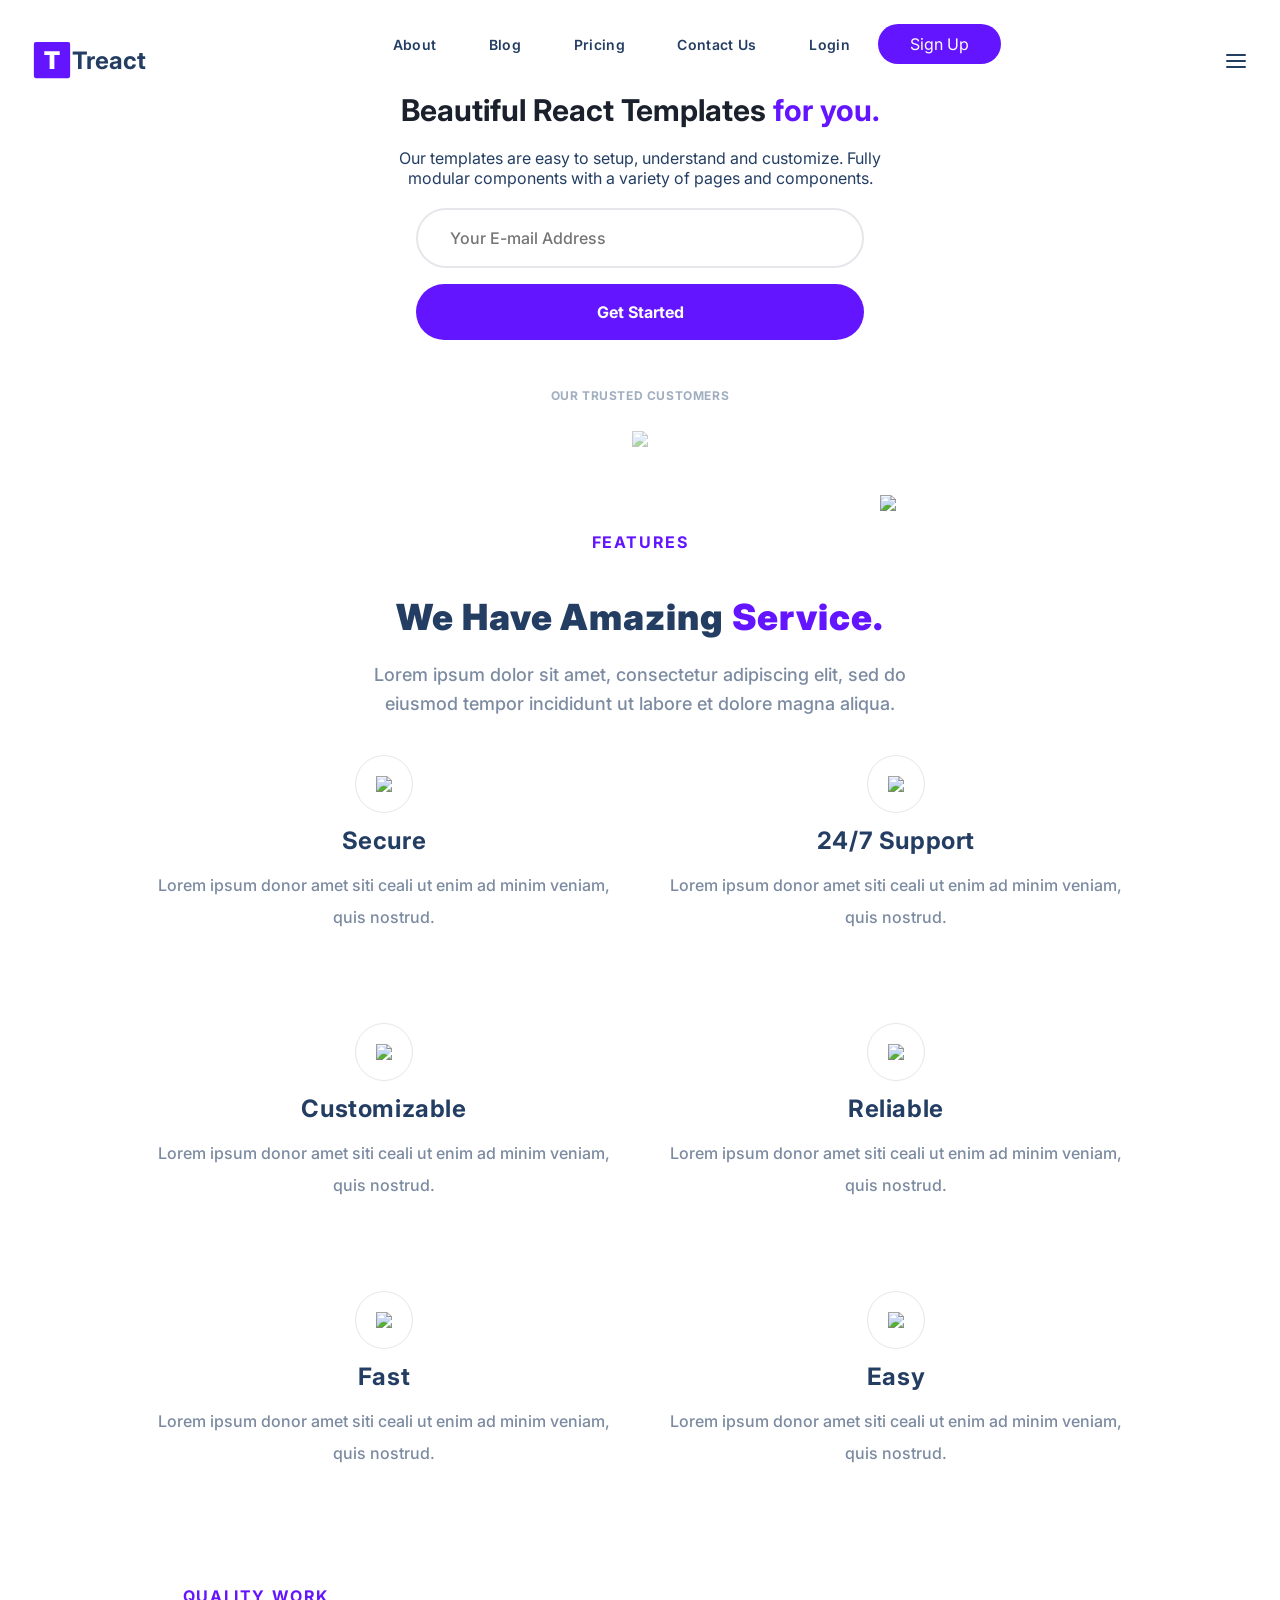
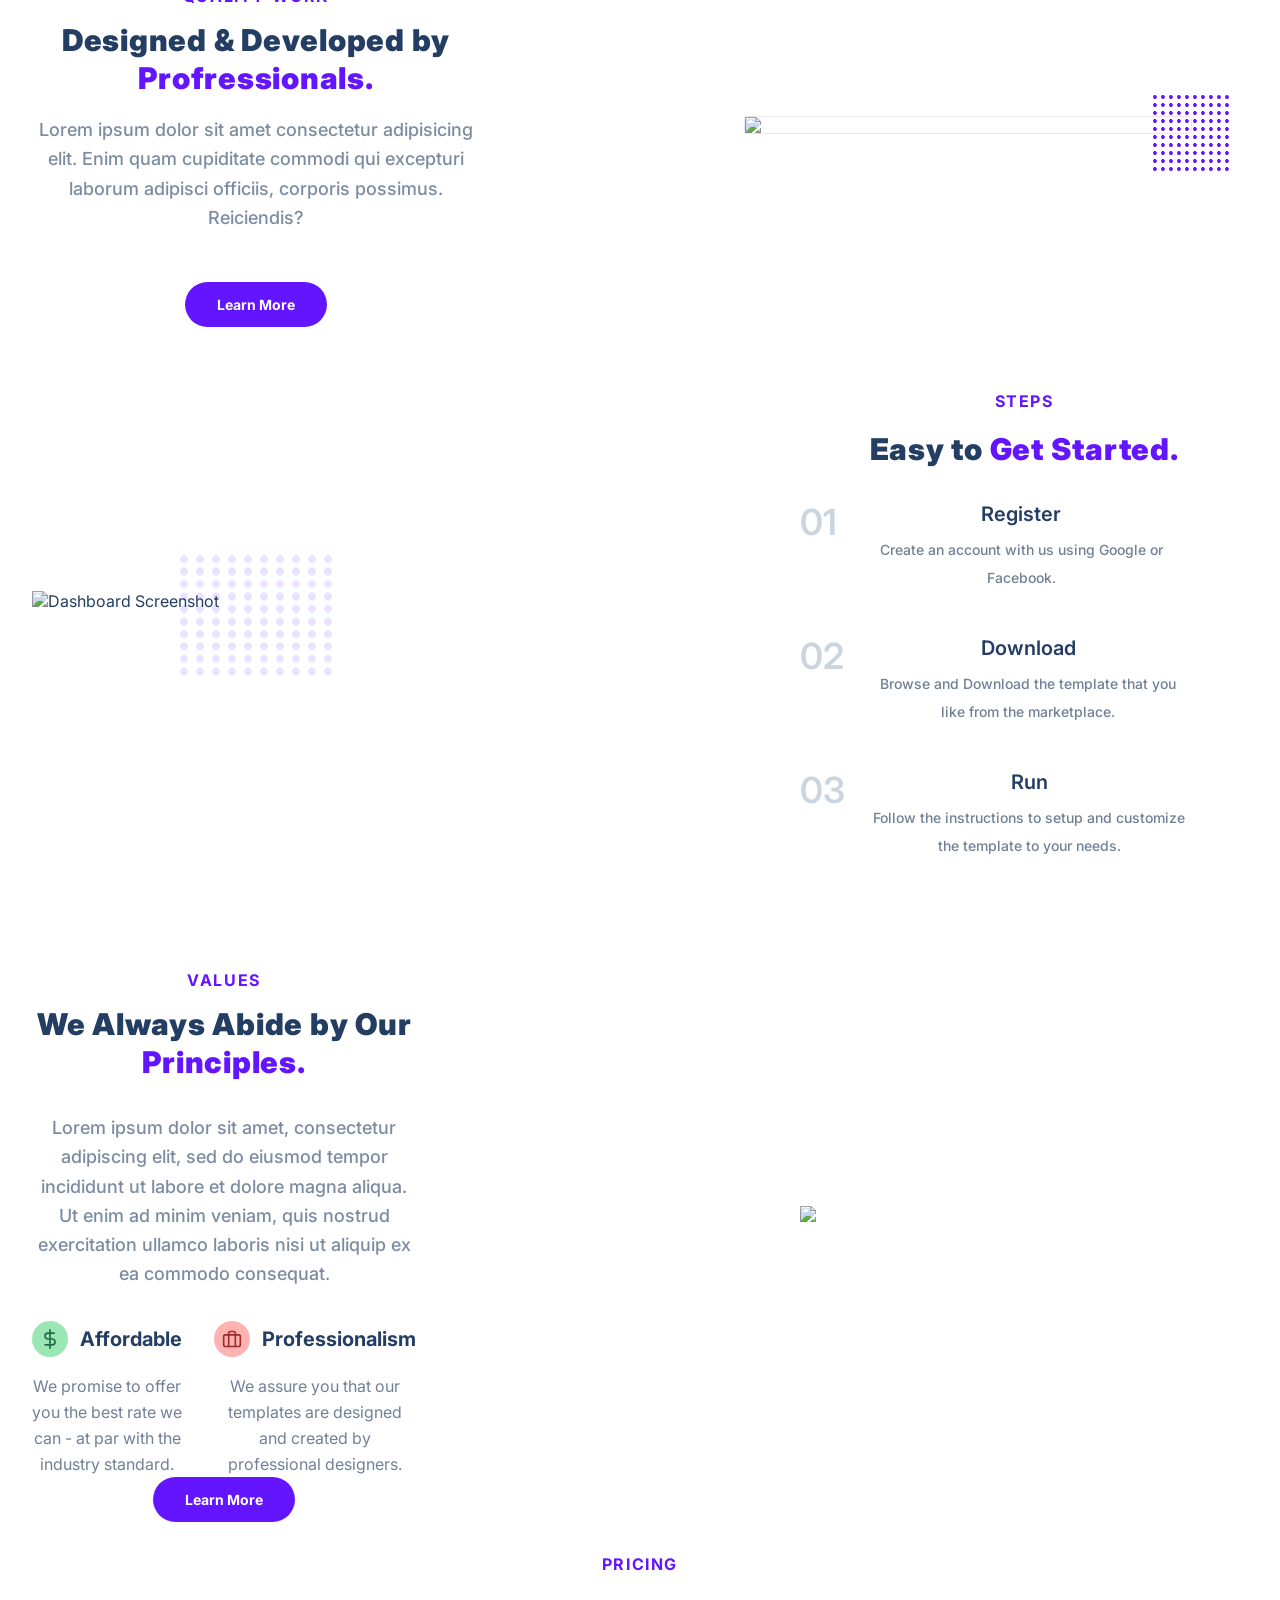
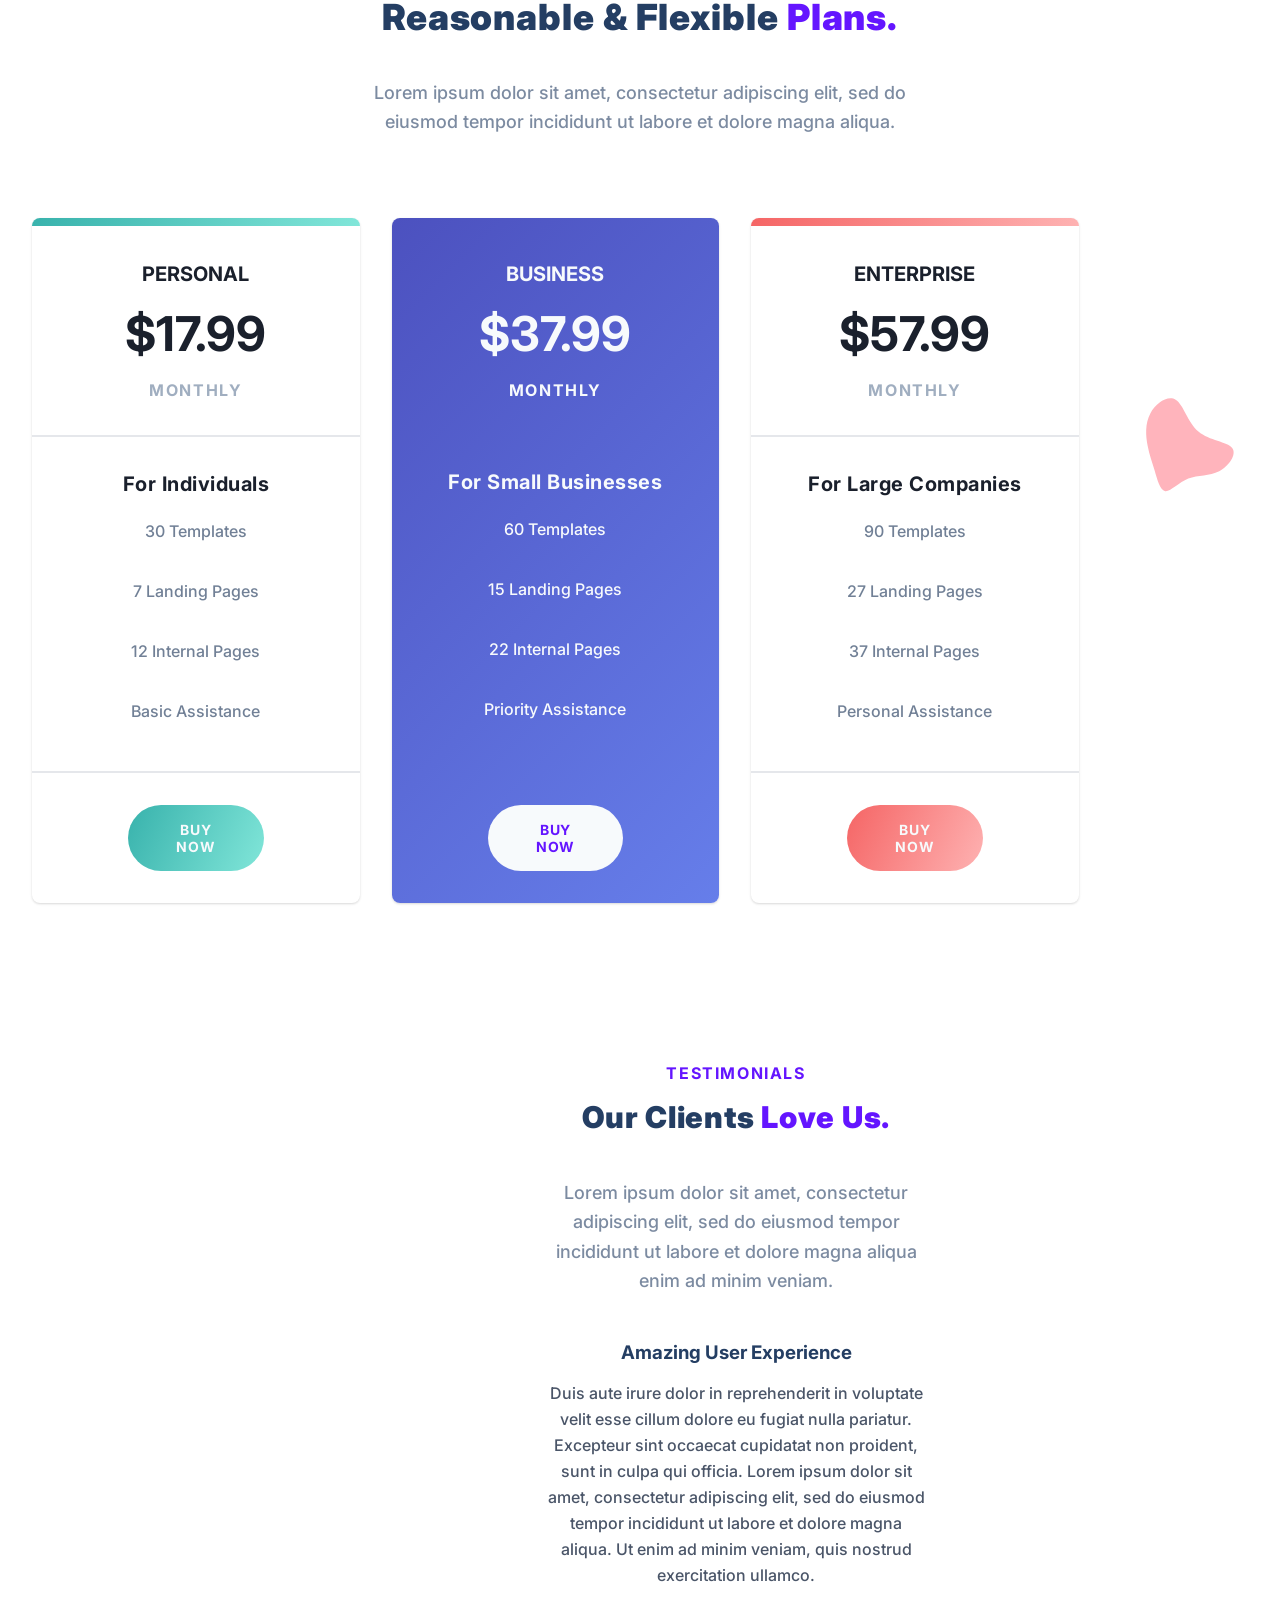
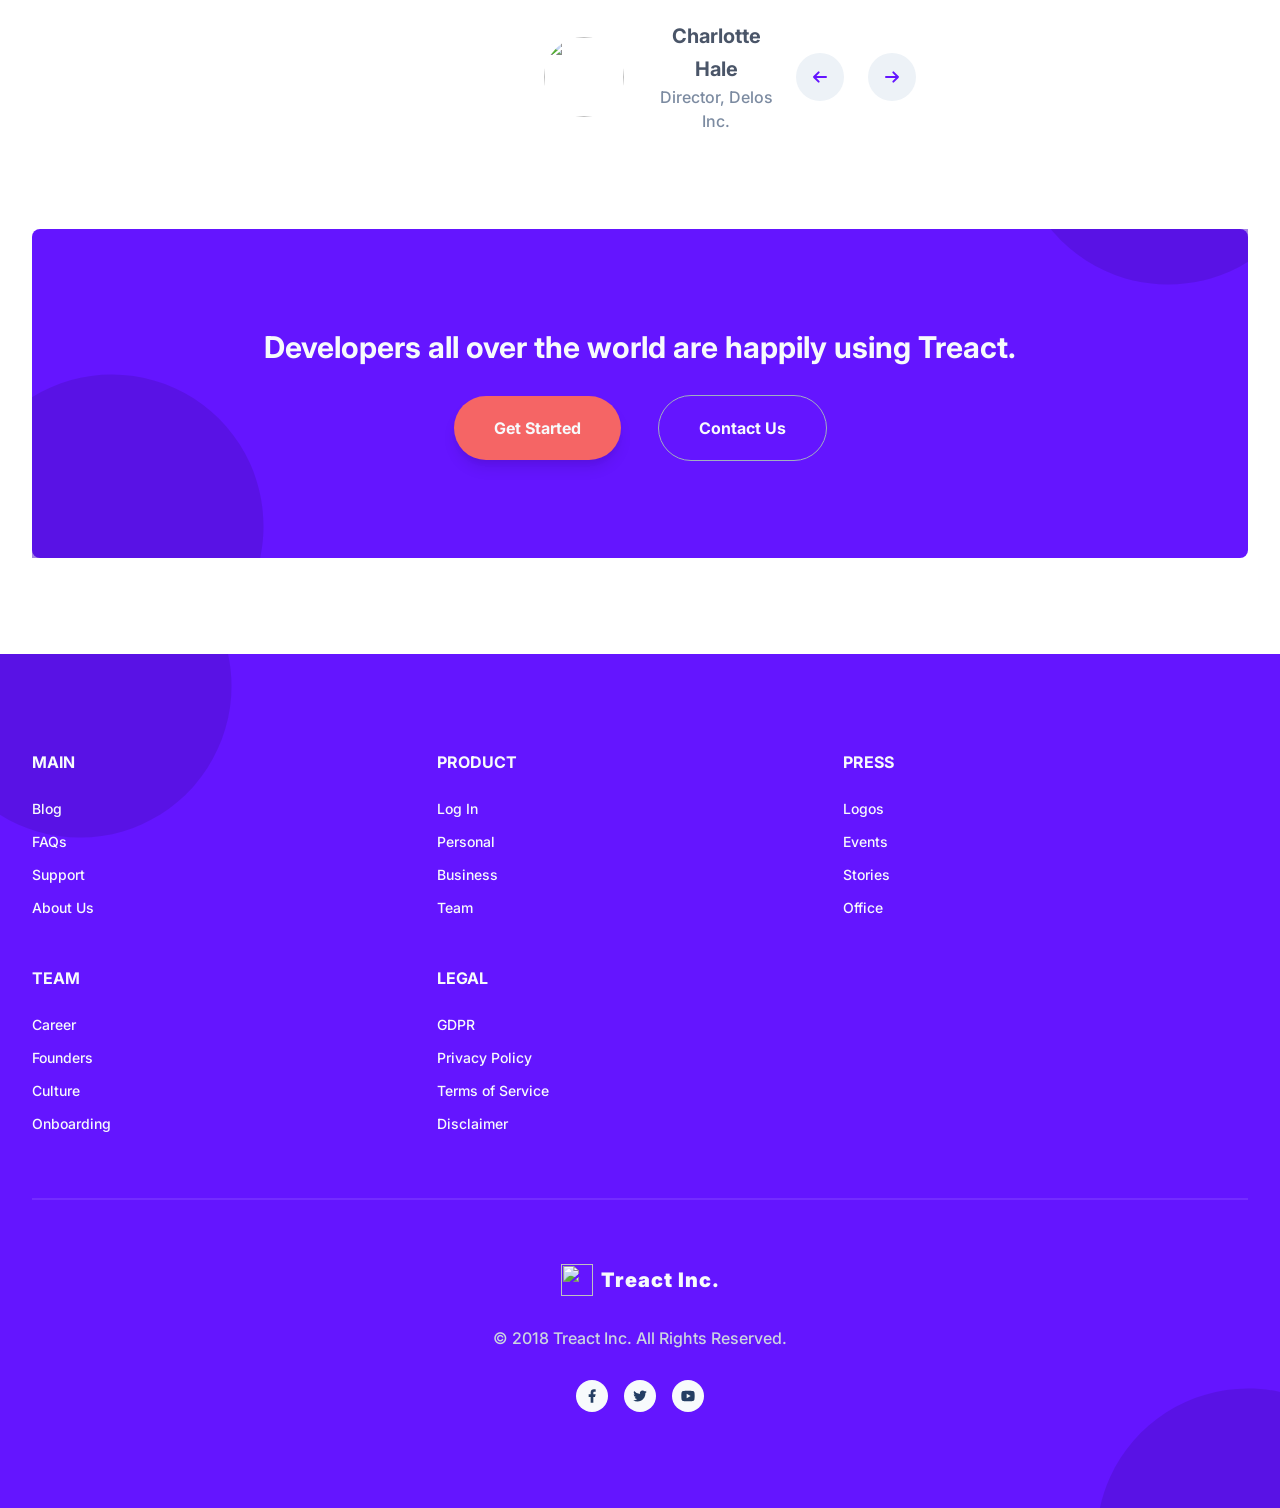
==== index.html @ ecae5993 "First Commit" ====
<!DOCTYPE html>
<html lang="en">
<head>
    <meta charset="UTF-8">
    <meta name="viewport" content="width=device-width, initial-scale=1.0">
    <title>K. Wells Final Project</title>
    <link rel="stylesheet" href="style.css">
</head>
<body>
    <section id="landing">
        <nav>
            <div class="row nav__row">
                    <div class="nav__logo">
                        <img class="nav__logo--img" src="Assets/logo.2c489fc453a1783cbadacf914efa3df6.svg" alt=""> 
                            <div class="nav__logo--title">Treact </div>
                    </div>
                    <div class="nav__links">
                        
                            <a href="#" class="nav__link"> About </a>
                            <a href="#" class="nav__link"> Blog </a>
                            <a href="#" class="nav__link"> Pricing </a>
                            <a href="#" class="nav__link"> Contact Us </a>
                            <a href="#" class="nav__link"> Login </a>
                            <a href="#" class="nav__link--primary"> Sign Up </a>
                    </div>
                    <button class="btn__menu" onclick="openMenu()">
                    <svg xmlns="http://www.w3.org/2000/svg" width="24" height="24" viewBox="0 0 24 24" fill="none" stroke="currentColor" stroke-width="2" stroke-linecap="round" stroke-linejoin="round" class="btn__menu--svg">
                    <line x1="3" y1="12" x2="21" y2="12"></line>
                    <line x1="3" y1="6" x2="21" y2="6"></line>
                    <line x1="3" y1="18" x2="21" y2="18"></line>
                    </svg>
                </button>
            </div>
        </nav>
        <div class="menu">
            <button class="btn__menu btn__menu--close" onclick="closeMenu()">
          <svg xmlns="http://www.w3.org/2000/svg" width="24" height="24" viewBox="0 0 24 24" fill="none" stroke="currentColor" stroke-width="2" stroke-linecap="round" stroke-linejoin="round" class="light___StyledCloseIcon-lj69nl-14 fASujC">
            <line x1="18" y1="6" x2="6" y2="18"></line>
            <line x1="6" y1="6" x2="18" y2="18"></line>
          </svg>
        </button>
        <div class="menu__links">
                <a href="#about" class="menu__link" onclick="closeMenu()">About</a>
                <a href="#blog" class="menu__link" onclick="closeMenu()">Blog</a>
                <a href="#pricing" class="menu__link" onclick="closeMenu()">Pricing</a>
                <a href="#contact__us" class="menu__link" onclick="closeMenu()">Contact Us</a>
                <a href="#login" class="menu__link" onclick="closeMenu()">Login</a>
                <a href="#signup" class="menu__link menu__link--primary" onclick="closeMenu()">Sign up</a>
                </div>
        </div>
        <header>
        <div class="container">
          <div class="row">
            <div class="header__description">
              <h1>
                Beautiful React Templates <span class="purple">for you.</span>
              </h1>
              <p class="header__description--para">
                Our templates are easy to setup, understand and customize. Fully
                modular components with a variety of pages and components.
              </p>
              <div class="header__email">
                <input type="text" class="header__email--input" placeholder="Your E-mail Address">
                <button class="header__email--btn">Get Started</button>
              </div>
              <p class="header__customers--title">OUR TRUSTED CUSTOMERS</p>
              <img src="./assets/customers-logo-strip.680ac7c2e8ae28161d2c.png" class="header__customers">
            </div>
            <figure class="header__img--wrapper">
              <img src="./assets/design-illustration-2.6da6a00b20c07c4a9b65d1870679e1b8.svg" class="header__img">
            </figure>
          </div>
        </div>
      </header>
    </section>
    <main>
      <section id="features">
        <div class="container">
          <div class="row__narrow">
            <h4 class="section__tag">FEATURES</h4>
            <h2 class="section__title">
              We Have Amazing <span class="purple">Service.</span>
            </h2>
            <div class="section__para">
              Lorem ipsum dolor sit amet, consectetur adipiscing elit, sed do
              eiusmod tempor incididunt ut labore et dolore magna aliqua.
            </div>
            <div class="features">
              <div class="feature">
                <div class="feature__row">
                  <figure class="feature__img--wrapper">
                    <img src="./assets/shield-icon.daefe14b320b14fbd9cbd18908ac93ec.svg" class="feature__img">
                  </figure>
                  <div class="feature__text">
                    <h2 class="feature__title">Secure</h2>
                    <p class="feature__para">
                      Lorem ipsum donor amet siti ceali ut enim ad minim veniam,
                      quis nostrud.
                    </p>
                  </div>
                </div>
              </div>
              <div class="feature">
                <div class="feature__row">
                  <figure class="feature__img--wrapper">
                    <img src="./assets/support-icon.f9253ffa8cb6ffde5bbaa05eb5136375.svg" class="feature__img">
                  </figure>
                  <div class="feature__text">
                    <h2 class="feature__title">24/7 Support</h2>
                    <p class="feature__para">
                      Lorem ipsum donor amet siti ceali ut enim ad minim veniam,
                      quis nostrud.
                    </p>
                  </div>
                </div>
              </div>
              <div class="feature">
                <div class="feature__row">
                  <figure class="feature__img--wrapper">
                    <img src="/assets/customize-icon.367468c90fd796009b97fbfba67b2c6a.svg" class="feature__img">
                  </figure>
                  <div class="feature__text">
                    <h2 class="feature__title">Customizable</h2>
                    <p class="feature__para">
                      Lorem ipsum donor amet siti ceali ut enim ad minim veniam,
                      quis nostrud.
                    </p>
                  </div>
                </div>
              </div>
              <div class="feature">
                <div class="feature__row">
                  <figure class="feature__img--wrapper">
                    <img src="/assets/reliable-icon.1367510a8f0a1bec76dc425d25f92f43.svg" class="feature__img">
                  </figure>
                  <div class="feature__text">
                    <h2 class="feature__title">Reliable</h2>
                    <p class="feature__para">
                      Lorem ipsum donor amet siti ceali ut enim ad minim veniam,
                      quis nostrud.
                    </p>
                  </div>
                </div>
              </div>
              <div class="feature">
                <div class="feature__row">
                  <figure class="feature__img--wrapper">
                    <img src="/assets/fast-icon.dbb971a73d4805d2fc3bcdacdb55beba.svg" class="feature__img">
                  </figure>
                  <div class="feature__text">
                    <h2 class="feature__title">Fast</h2>
                    <p class="feature__para">
                      Lorem ipsum donor amet siti ceali ut enim ad minim veniam,
                      quis nostrud.
                    </p>
                  </div>
                </div>
              </div>
              <div class="feature">
                <div class="feature__row">
                  <figure class="feature__img--wrapper">
                    <img src="/assets/simple-icon.673b7e1750b2a4ef32907fc164828d00.svg" class="feature__img">
                  </figure>
                  <div class="feature__text">
                    <h2 class="feature__title">Easy</h2>
                    <p class="feature__para">
                      Lorem ipsum donor amet siti ceali ut enim ad minim veniam,
                      quis nostrud.
                    </p>
                  </div>
                </div>
              </div>
            </div>
          </div>
        </div>
      </section>
      <section id="quality">
        <div class="container">
          <div class="row">
            <div class="quality__description">
              <div class="section__tag">QUALITY WORK</div>
              <h2 class="section__title">
                Designed & Developed by
                <span class="purple">Profressionals.</span>
              </h2>
              <p class="section__para">
                Lorem ipsum dolor sit amet consectetur adipisicing elit. Enim
                quam cupiditate commodi qui excepturi laborum adipisci officiis,
                corporis possimus. Reiciendis?
              </p>
              <button class="btn">Learn More</button>
            </div>
            <figure class="quality__img--wrapper">
              <img src="/assets/hero-screenshot-1.40a097b525c2f8c9808e.png" class="quality__img">
              <svg viewBox="0 0 1280 1280" class="quality__grid">
                <path d="M55 33.5C44.5 37 35 47.6 32.8 58.3c-4.3 20.6 16.3 41.2 36.9 36.9 15.5-3.2 27.5-19 26-33.9-1.1-10.5-9-21.3-19-26.2-6.1-2.9-15.5-3.6-21.7-1.6zM183 33.5c-15.1 5-25.3 21.6-22.2 36.2 2.5 11.9 13.6 23 25.4 25.5 19.4 4.1 39.5-14.2 37.5-33.9-1.1-10.5-9-21.3-19-26.2-6.1-2.9-15.5-3.6-21.7-1.6zM311 33.5c-10.5 3.5-20 14.1-22.2 24.8-4.3 20.6 16.3 41.2 36.9 36.9 15.5-3.2 27.5-19 26-33.9-1.1-10.5-9-21.3-19-26.2-6.1-2.9-15.5-3.6-21.7-1.6zM439 33.5c-10.5 3.5-20 14.1-22.2 24.8-4.3 20.6 16.3 41.2 36.9 36.9 15.5-3.2 27.5-19 26-33.9-1.1-10.5-9-21.3-19-26.2-6.1-2.9-15.5-3.6-21.7-1.6zM567 33.5c-10.5 3.5-20 14.1-22.2 24.8-4.3 20.6 16.3 41.2 36.9 36.9 15.5-3.2 27.5-19 26-33.9-1.1-10.5-9-21.3-19-26.2-6.1-2.9-15.5-3.6-21.7-1.6zM695 33.5c-10.5 3.5-20 14.1-22.2 24.8-4.3 20.6 16.3 41.2 36.9 36.9 15.5-3.2 27.5-19 26-33.9-1.1-10.5-9-21.3-19-26.2-6.1-2.9-15.5-3.6-21.7-1.6zM823 33.5c-10.5 3.5-20 14.1-22.2 24.8-4.3 20.6 16.3 41.2 36.9 36.9 15.5-3.2 27.5-19 26-33.9-1.1-10.5-9-21.3-19-26.2-6.1-2.9-15.5-3.6-21.7-1.6zM951 33.5c-10.5 3.5-20 14.1-22.2 24.8-4.3 20.6 16.3 41.2 36.9 36.9 15.5-3.2 27.5-19 26-33.9-1.1-10.5-9-21.3-19-26.2-6.1-2.9-15.5-3.6-21.7-1.6zM1079 33.5c-10.5 3.5-20 14.1-22.2 24.8-2.5 11.7 3.2 24.4 14.2 31.9 10.7 7.4 22.9 7.5 33.7.3 17.7-11.8 20.1-33.8 5.3-48.5-8.5-8.6-20.7-11.9-31-8.5zM1207 33.5c-10.5 3.5-20 14.1-22.2 24.8-2.5 11.7 3.2 24.4 14.2 31.9 10.7 7.4 22.9 7.5 33.7.3 17.7-11.8 20.1-33.8 5.3-48.5-8.5-8.6-20.7-11.9-31-8.5zM55 161.5c-10.5 3.5-20 14.1-22.2 24.8-4.3 20.6 16.3 41.2 36.9 36.9 15.5-3.2 27.5-19 26-33.9-1.1-10.5-9-21.3-19-26.2-6.1-2.9-15.5-3.6-21.7-1.6zM183 161.5c-15.1 5-25.3 21.6-22.2 36.2 2.5 11.9 13.6 23 25.4 25.5 19.4 4.1 39.5-14.2 37.5-33.9-1.1-10.5-9-21.3-19-26.2-6.1-2.9-15.5-3.6-21.7-1.6zM311 161.5c-10.5 3.5-20 14.1-22.2 24.8-4.3 20.6 16.3 41.2 36.9 36.9 15.5-3.2 27.5-19 26-33.9-1.1-10.5-9-21.3-19-26.2-6.1-2.9-15.5-3.6-21.7-1.6zM439 161.5c-10.5 3.5-20 14.1-22.2 24.8-4.3 20.6 16.3 41.2 36.9 36.9 15.5-3.2 27.5-19 26-33.9-1.1-10.5-9-21.3-19-26.2-6.1-2.9-15.5-3.6-21.7-1.6zM567 161.5c-10.5 3.5-20 14.1-22.2 24.8-4.3 20.6 16.3 41.2 36.9 36.9 15.5-3.2 27.5-19 26-33.9-1.1-10.5-9-21.3-19-26.2-6.1-2.9-15.5-3.6-21.7-1.6zM695 161.5c-10.5 3.5-20 14.1-22.2 24.8-4.3 20.6 16.3 41.2 36.9 36.9 15.5-3.2 27.5-19 26-33.9-1.1-10.5-9-21.3-19-26.2-6.1-2.9-15.5-3.6-21.7-1.6zM823 161.5c-10.5 3.5-20 14.1-22.2 24.8-4.3 20.6 16.3 41.2 36.9 36.9 15.5-3.2 27.5-19 26-33.9-1.1-10.5-9-21.3-19-26.2-6.1-2.9-15.5-3.6-21.7-1.6zM951 161.5c-10.5 3.5-20 14.1-22.2 24.8-4.3 20.6 16.3 41.2 36.9 36.9 15.5-3.2 27.5-19 26-33.9-1.1-10.5-9-21.3-19-26.2-6.1-2.9-15.5-3.6-21.7-1.6zM1079 161.5c-10.5 3.5-20 14.1-22.2 24.8-2.5 11.7 3.2 24.4 14.2 31.9 10.7 7.4 22.9 7.5 33.7.3 17.7-11.8 20.1-33.8 5.3-48.5-8.5-8.6-20.7-11.9-31-8.5zM1207 161.5c-10.5 3.5-20 14.1-22.2 24.8-2.5 11.7 3.2 24.4 14.2 31.9 10.7 7.4 22.9 7.5 33.7.3 17.7-11.8 20.1-33.8 5.3-48.5-8.5-8.6-20.7-11.9-31-8.5zM55 289.5c-10.5 3.5-20 14.1-22.2 24.8-4.3 20.6 16.3 41.2 36.9 36.9 15.5-3.2 27.5-19 26-33.9-1.1-10.5-9-21.3-19-26.2-6.1-2.9-15.5-3.6-21.7-1.6zM183 289.5c-10.5 3.5-20 14.1-22.2 24.8-4.3 20.6 16.3 41.2 36.9 36.9 15.5-3.2 27.5-19 26-33.9-1.1-10.5-9-21.3-19-26.2-6.1-2.9-15.5-3.6-21.7-1.6zM311 289.5c-10.5 3.5-20 14.1-22.2 24.8-4.3 20.6 16.3 41.2 36.9 36.9 15.5-3.2 27.5-19 26-33.9-1.1-10.5-9-21.3-19-26.2-6.1-2.9-15.5-3.6-21.7-1.6zM439 289.5c-10.5 3.5-20 14.1-22.2 24.8-4.3 20.6 16.3 41.2 36.9 36.9 15.5-3.2 27.5-19 26-33.9-1.1-10.5-9-21.3-19-26.2-6.1-2.9-15.5-3.6-21.7-1.6zM567 289.5c-10.5 3.5-20 14.1-22.2 24.8-4.3 20.6 16.3 41.2 36.9 36.9 15.5-3.2 27.5-19 26-33.9-1.1-10.5-9-21.3-19-26.2-6.1-2.9-15.5-3.6-21.7-1.6zM695 289.5c-10.5 3.5-20 14.1-22.2 24.8-4.3 20.6 16.3 41.2 36.9 36.9 15.5-3.2 27.5-19 26-33.9-1.1-10.5-9-21.3-19-26.2-6.1-2.9-15.5-3.6-21.7-1.6zM823 289.5c-10.5 3.5-20 14.1-22.2 24.8-4.3 20.6 16.3 41.2 36.9 36.9 15.5-3.2 27.5-19 26-33.9-1.1-10.5-9-21.3-19-26.2-6.1-2.9-15.5-3.6-21.7-1.6zM951 289.5c-10.5 3.5-20 14.1-22.2 24.8-4.3 20.6 16.3 41.2 36.9 36.9 15.5-3.2 27.5-19 26-33.9-1.1-10.5-9-21.3-19-26.2-6.1-2.9-15.5-3.6-21.7-1.6zM1079 289.5c-10.5 3.5-20 14.1-22.2 24.8-4.3 20.6 16.3 41.2 36.9 36.9 15.5-3.2 27.5-19 26-33.9-1.1-10.5-9-21.3-19-26.2-6.1-2.9-15.5-3.6-21.7-1.6zM1207 289.5c-10.5 3.5-20 14.1-22.2 24.8-4.3 20.6 16.3 41.2 36.9 36.9 15.5-3.2 27.5-19 26-33.9-1.1-10.5-9-21.3-19-26.2-6.1-2.9-15.5-3.6-21.7-1.6zM55 417.5c-10.5 3.5-20 14.1-22.2 24.8-4.3 20.6 16.3 41.2 36.9 36.9 15.5-3.2 27.5-19 26-33.9-1.1-10.5-9-21.3-19-26.2-6.1-2.9-15.5-3.6-21.7-1.6zM183 417.5c-10.5 3.5-20 14.1-22.2 24.8-4.3 20.6 16.3 41.2 36.9 36.9 15.5-3.2 27.5-19 26-33.9-1.1-10.5-9-21.3-19-26.2-6.1-2.9-15.5-3.6-21.7-1.6zM311 417.5c-10.5 3.5-20 14.1-22.2 24.8-4.3 20.6 16.3 41.2 36.9 36.9 15.5-3.2 27.5-19 26-33.9-1.1-10.5-9-21.3-19-26.2-6.1-2.9-15.5-3.6-21.7-1.6zM439 417.5c-10.5 3.5-20 14.1-22.2 24.8-4.3 20.6 16.3 41.2 36.9 36.9 15.5-3.2 27.5-19 26-33.9-1.1-10.5-9-21.3-19-26.2-6.1-2.9-15.5-3.6-21.7-1.6zM567 417.5c-10.5 3.5-20 14.1-22.2 24.8-4.3 20.6 16.3 41.2 36.9 36.9 15.5-3.2 27.5-19 26-33.9-1.1-10.5-9-21.3-19-26.2-6.1-2.9-15.5-3.6-21.7-1.6zM695 417.5c-10.5 3.5-20 14.1-22.2 24.8-4.3 20.6 16.3 41.2 36.9 36.9 15.5-3.2 27.5-19 26-33.9-1.1-10.5-9-21.3-19-26.2-6.1-2.9-15.5-3.6-21.7-1.6zM823 417.5c-10.5 3.5-20 14.1-22.2 24.8-4.3 20.6 16.3 41.2 36.9 36.9 15.5-3.2 27.5-19 26-33.9-1.1-10.5-9-21.3-19-26.2-6.1-2.9-15.5-3.6-21.7-1.6zM951 417.5c-10.5 3.5-20 14.1-22.2 24.8-4.3 20.6 16.3 41.2 36.9 36.9 15.5-3.2 27.5-19 26-33.9-1.1-10.5-9-21.3-19-26.2-6.1-2.9-15.5-3.6-21.7-1.6zM1079 417.5c-10.5 3.5-20 14.1-22.2 24.8-4.3 20.6 16.3 41.2 36.9 36.9 15.5-3.2 27.5-19 26-33.9-1.1-10.5-9-21.3-19-26.2-6.1-2.9-15.5-3.6-21.7-1.6zM1207 417.5c-10.5 3.5-20 14.1-22.2 24.8-4.3 20.6 16.3 41.2 36.9 36.9 15.5-3.2 27.5-19 26-33.9-1.1-10.5-9-21.3-19-26.2-6.1-2.9-15.5-3.6-21.7-1.6zM55 545.5c-10.5 3.5-20 14.1-22.2 24.8-4.3 20.6 16.3 41.2 36.9 36.9 15.5-3.2 27.5-19 26-33.9-1.1-10.5-9-21.3-19-26.2-6.1-2.9-15.5-3.6-21.7-1.6zM183 545.5c-10.5 3.5-20 14.1-22.2 24.8-4.3 20.6 16.3 41.2 36.9 36.9 15.5-3.2 27.5-19 26-33.9-1.1-10.5-9-21.3-19-26.2-6.1-2.9-15.5-3.6-21.7-1.6zM311 545.5c-10.5 3.5-20 14.1-22.2 24.8-4.3 20.6 16.3 41.2 36.9 36.9 15.5-3.2 27.5-19 26-33.9-1.1-10.5-9-21.3-19-26.2-6.1-2.9-15.5-3.6-21.7-1.6zM439 545.5c-10.5 3.5-20 14.1-22.2 24.8-4.3 20.6 16.3 41.2 36.9 36.9 15.5-3.2 27.5-19 26-33.9-1.1-10.5-9-21.3-19-26.2-6.1-2.9-15.5-3.6-21.7-1.6zM567 545.5c-10.5 3.5-20 14.1-22.2 24.8-4.3 20.6 16.3 41.2 36.9 36.9 15.5-3.2 27.5-19 26-33.9-1.1-10.5-9-21.3-19-26.2-6.1-2.9-15.5-3.6-21.7-1.6zM695 545.5c-10.5 3.5-20 14.1-22.2 24.8-4.3 20.6 16.3 41.2 36.9 36.9 15.5-3.2 27.5-19 26-33.9-1.1-10.5-9-21.3-19-26.2-6.1-2.9-15.5-3.6-21.7-1.6zM823 545.5c-10.5 3.5-20 14.1-22.2 24.8-4.3 20.6 16.3 41.2 36.9 36.9 15.5-3.2 27.5-19 26-33.9-1.1-10.5-9-21.3-19-26.2-6.1-2.9-15.5-3.6-21.7-1.6zM951 545.5c-10.5 3.5-20 14.1-22.2 24.8-4.3 20.6 16.3 41.2 36.9 36.9 15.5-3.2 27.5-19 26-33.9-1.1-10.5-9-21.3-19-26.2-6.1-2.9-15.5-3.6-21.7-1.6zM1079 545.5c-10.5 3.5-20 14.1-22.2 24.8-4.3 20.6 16.3 41.2 36.9 36.9 15.5-3.2 27.5-19 26-33.9-1.1-10.5-9-21.3-19-26.2-6.1-2.9-15.5-3.6-21.7-1.6zM1207 545.5c-10.5 3.5-20 14.1-22.2 24.8-4.3 20.6 16.3 41.2 36.9 36.9 15.5-3.2 27.5-19 26-33.9-1.1-10.5-9-21.3-19-26.2-6.1-2.9-15.5-3.6-21.7-1.6zM55 673.5c-10.5 3.5-20 14.1-22.2 24.8-4.3 20.6 16.3 41.2 36.9 36.9 15.5-3.2 27.5-19 26-33.9-1.1-10.5-9-21.3-19-26.2-6.1-2.9-15.5-3.6-21.7-1.6zM183 673.5c-10.5 3.5-20 14.1-22.2 24.8-4.3 20.6 16.3 41.2 36.9 36.9 15.5-3.2 27.5-19 26-33.9-1.1-10.5-9-21.3-19-26.2-6.1-2.9-15.5-3.6-21.7-1.6zM311 673.5c-10.5 3.5-20 14.1-22.2 24.8-4.3 20.6 16.3 41.2 36.9 36.9 15.5-3.2 27.5-19 26-33.9-1.1-10.5-9-21.3-19-26.2-6.1-2.9-15.5-3.6-21.7-1.6zM439 673.5c-10.5 3.5-20 14.1-22.2 24.8-4.3 20.6 16.3 41.2 36.9 36.9 15.5-3.2 27.5-19 26-33.9-1.1-10.5-9-21.3-19-26.2-6.1-2.9-15.5-3.6-21.7-1.6zM567 673.5c-10.5 3.5-20 14.1-22.2 24.8-4.3 20.6 16.3 41.2 36.9 36.9 15.5-3.2 27.5-19 26-33.9-1.1-10.5-9-21.3-19-26.2-6.1-2.9-15.5-3.6-21.7-1.6zM695 673.5c-10.5 3.5-20 14.1-22.2 24.8-4.3 20.6 16.3 41.2 36.9 36.9 15.5-3.2 27.5-19 26-33.9-1.1-10.5-9-21.3-19-26.2-6.1-2.9-15.5-3.6-21.7-1.6zM823 673.5c-10.5 3.5-20 14.1-22.2 24.8-4.3 20.6 16.3 41.2 36.9 36.9 15.5-3.2 27.5-19 26-33.9-1.1-10.5-9-21.3-19-26.2-6.1-2.9-15.5-3.6-21.7-1.6zM951 673.5c-10.5 3.5-20 14.1-22.2 24.8-4.3 20.6 16.3 41.2 36.9 36.9 15.5-3.2 27.5-19 26-33.9-1.1-10.5-9-21.3-19-26.2-6.1-2.9-15.5-3.6-21.7-1.6zM1079 673.5c-10.5 3.5-20 14.1-22.2 24.8-4.3 20.6 16.3 41.2 36.9 36.9 15.5-3.2 27.5-19 26-33.9-1.1-10.5-9-21.3-19-26.2-6.1-2.9-15.5-3.6-21.7-1.6zM1207 673.5c-10.5 3.5-20 14.1-22.2 24.8-4.3 20.6 16.3 41.2 36.9 36.9 15.5-3.2 27.5-19 26-33.9-1.1-10.5-9-21.3-19-26.2-6.1-2.9-15.5-3.6-21.7-1.6zM55 801.5c-10.5 3.5-20 14.1-22.2 24.8-4.3 20.6 16.3 41.2 36.9 36.9 15.5-3.2 27.5-19 26-33.9-1.1-10.5-9-21.3-19-26.2-6.1-2.9-15.5-3.6-21.7-1.6zM183 801.5c-10.5 3.5-20 14.1-22.2 24.8-4.3 20.6 16.3 41.2 36.9 36.9 15.5-3.2 27.5-19 26-33.9-1.1-10.5-9-21.3-19-26.2-6.1-2.9-15.5-3.6-21.7-1.6zM311 801.5c-10.5 3.5-20 14.1-22.2 24.8-2.5 11.7 3.2 24.4 14.2 31.9 10.7 7.4 22.9 7.5 33.7.3 17.7-11.8 20.1-33.8 5.3-48.5-8.5-8.6-20.7-11.9-31-8.5zM439 801.5c-10.5 3.5-20 14.1-22.2 24.8-2.5 11.7 3.2 24.4 14.2 31.9 10.7 7.4 22.9 7.5 33.7.3 17.7-11.8 20.1-33.8 5.3-48.5-8.5-8.6-20.7-11.9-31-8.5zM567 801.5c-15.1 5-25.3 21.6-22.2 36.2 2.5 11.9 13.6 23 25.5 25.5 19.3 4.1 39.4-14.2 37.4-33.9-1.1-10.5-9-21.3-19-26.2-6.1-2.9-15.5-3.6-21.7-1.6zM695 801.5c-15.1 5-25.3 21.6-22.2 36.2 2.5 11.9 13.6 23 25.5 25.5 19.3 4.1 39.4-14.2 37.4-33.9-1.1-10.5-9-21.3-19-26.2-6.1-2.9-15.5-3.6-21.7-1.6zM823 801.5c-15.1 5-25.3 21.6-22.2 36.2 2.5 11.9 13.6 23 25.5 25.5 19.3 4.1 39.4-14.2 37.4-33.9-1.1-10.5-9-21.3-19-26.2-6.1-2.9-15.5-3.6-21.7-1.6zM951 801.5c-15.1 5-25.3 21.6-22.2 36.2 2.5 11.9 13.6 23 25.5 25.5 19.3 4.1 39.4-14.2 37.4-33.9-1.1-10.5-9-21.3-19-26.2-6.1-2.9-15.5-3.6-21.7-1.6zM1079 801.5c-10.5 3.5-20 14.1-22.2 24.8-4.3 20.6 16.3 41.2 36.9 36.9 15.5-3.2 27.5-19 26-33.9-1.1-10.5-9-21.3-19-26.2-6.1-2.9-15.5-3.6-21.7-1.6zM1207 801.5c-10.5 3.5-20 14.1-22.2 24.8-4.3 20.6 16.3 41.2 36.9 36.9 15.5-3.2 27.5-19 26-33.9-1.1-10.5-9-21.3-19-26.2-6.1-2.9-15.5-3.6-21.7-1.6zM55 929.5c-10.5 3.5-20 14.1-22.2 24.8-4.3 20.6 16.3 41.2 36.9 36.9 15.5-3.2 27.5-19 26-33.9-1.1-10.5-9-21.3-19-26.2-6.1-2.9-15.5-3.6-21.7-1.6zM183 929.5c-10.5 3.5-20 14.1-22.2 24.8-4.3 20.6 16.3 41.2 36.9 36.9 15.5-3.2 27.5-19 26-33.9-1.1-10.5-9-21.3-19-26.2-6.1-2.9-15.5-3.6-21.7-1.6zM311 929.5c-10.5 3.5-20 14.1-22.2 24.8-2.5 11.7 3.2 24.4 14.2 31.9 10.7 7.4 22.9 7.5 33.7.3 17.7-11.8 20.1-33.8 5.3-48.5-8.5-8.6-20.7-11.9-31-8.5zM439 929.5c-10.5 3.5-20 14.1-22.2 24.8-2.5 11.7 3.2 24.4 14.2 31.9 10.7 7.4 22.9 7.5 33.7.3 17.7-11.8 20.1-33.8 5.3-48.5-8.5-8.6-20.7-11.9-31-8.5zM567 929.5c-15.1 5-25.3 21.6-22.2 36.2 2.5 11.9 13.6 23 25.5 25.5 19.3 4.1 39.4-14.2 37.4-33.9-1.1-10.5-9-21.3-19-26.2-6.1-2.9-15.5-3.6-21.7-1.6zM695 929.5c-15.1 5-25.3 21.6-22.2 36.2 2.5 11.9 13.6 23 25.5 25.5 19.3 4.1 39.4-14.2 37.4-33.9-1.1-10.5-9-21.3-19-26.2-6.1-2.9-15.5-3.6-21.7-1.6zM823 929.5c-15.1 5-25.3 21.6-22.2 36.2 2.5 11.9 13.6 23 25.5 25.5 19.3 4.1 39.4-14.2 37.4-33.9-1.1-10.5-9-21.3-19-26.2-6.1-2.9-15.5-3.6-21.7-1.6zM951 929.5c-15.1 5-25.3 21.6-22.2 36.2 2.5 11.9 13.6 23 25.5 25.5 19.3 4.1 39.4-14.2 37.4-33.9-1.1-10.5-9-21.3-19-26.2-6.1-2.9-15.5-3.6-21.7-1.6zM1079 929.5c-10.5 3.5-20 14.1-22.2 24.8-4.3 20.6 16.3 41.2 36.9 36.9 15.5-3.2 27.5-19 26-33.9-1.1-10.5-9-21.3-19-26.2-6.1-2.9-15.5-3.6-21.7-1.6zM1207 929.5c-10.5 3.5-20 14.1-22.2 24.8-4.3 20.6 16.3 41.2 36.9 36.9 15.5-3.2 27.5-19 26-33.9-1.1-10.5-9-21.3-19-26.2-6.1-2.9-15.5-3.6-21.7-1.6zM55 1057.5c-10.5 3.5-20 14.1-22.2 24.8-4.3 20.6 16.3 41.2 36.9 36.9 15.5-3.2 27.5-19 26-33.9-1.1-10.5-9-21.3-19-26.2-6.1-2.9-15.5-3.6-21.7-1.6zM183 1057.5c-10.5 3.5-20 14.1-22.2 24.8-4.3 20.6 16.3 41.2 36.9 36.9 15.5-3.2 27.5-19 26-33.9-1.1-10.5-9-21.3-19-26.2-6.1-2.9-15.5-3.6-21.7-1.6zM311 1057.5c-10.5 3.5-20 14.1-22.2 24.8-2.5 11.7 3.2 24.4 14.2 31.9 10.7 7.4 22.9 7.5 33.7.3 17.7-11.8 20.1-33.8 5.3-48.5-8.5-8.6-20.7-11.9-31-8.5zM439 1057.5c-10.5 3.5-20 14.1-22.2 24.8-2.5 11.7 3.2 24.4 14.2 31.9 10.7 7.4 22.9 7.5 33.7.3 17.7-11.8 20.1-33.8 5.3-48.5-8.5-8.6-20.7-11.9-31-8.5zM567 1057.5c-10.5 3.5-20 14.1-22.2 24.8-4.3 20.6 16.3 41.2 36.9 36.9 15.5-3.2 27.5-19 26-33.9-1.1-10.5-9-21.3-19-26.2-6.1-2.9-15.5-3.6-21.7-1.6zM695 1057.5c-10.5 3.5-20 14.1-22.2 24.8-4.3 20.6 16.3 41.2 36.9 36.9 15.5-3.2 27.5-19 26-33.9-1.1-10.5-9-21.3-19-26.2-6.1-2.9-15.5-3.6-21.7-1.6zM823 1057.5c-10.5 3.5-20 14.1-22.2 24.8-4.3 20.6 16.3 41.2 36.9 36.9 15.5-3.2 27.5-19 26-33.9-1.1-10.5-9-21.3-19-26.2-6.1-2.9-15.5-3.6-21.7-1.6zM951 1057.5c-10.5 3.5-20 14.1-22.2 24.8-4.3 20.6 16.3 41.2 36.9 36.9 15.5-3.2 27.5-19 26-33.9-1.1-10.5-9-21.3-19-26.2-6.1-2.9-15.5-3.6-21.7-1.6zM1079 1057.5c-10.5 3.5-20 14.1-22.2 24.8-4.3 20.6 16.3 41.2 36.9 36.9 15.5-3.2 27.5-19 26-33.9-1.1-10.5-9-21.3-19-26.2-6.1-2.9-15.5-3.6-21.7-1.6zM1207 1057.5c-10.5 3.5-20 14.1-22.2 24.8-4.3 20.6 16.3 41.2 36.9 36.9 15.5-3.2 27.5-19 26-33.9-1.1-10.5-9-21.3-19-26.2-6.1-2.9-15.5-3.6-21.7-1.6zM55 1185.5c-10.5 3.5-20 14.1-22.2 24.8-4.3 20.6 16.3 41.2 36.9 36.9 15.5-3.2 27.5-19 26-33.9-1.1-10.5-9-21.3-19-26.2-6.1-2.9-15.5-3.6-21.7-1.6zM183 1185.5c-10.5 3.5-20 14.1-22.2 24.8-4.3 20.6 16.3 41.2 36.9 36.9 15.5-3.2 27.5-19 26-33.9-1.1-10.5-9-21.3-19-26.2-6.1-2.9-15.5-3.6-21.7-1.6zM311 1185.5c-10.5 3.5-20 14.1-22.2 24.8-4.3 20.6 16.3 41.2 36.9 36.9 15.5-3.2 27.5-19 26-33.9-1.1-10.5-9-21.3-19-26.2-6.1-2.9-15.5-3.6-21.7-1.6zM439 1185.5c-10.5 3.5-20 14.1-22.2 24.8-4.3 20.6 16.3 41.2 36.9 36.9 15.5-3.2 27.5-19 26-33.9-1.1-10.5-9-21.3-19-26.2-6.1-2.9-15.5-3.6-21.7-1.6zM567 1185.5c-10.5 3.5-20 14.1-22.2 24.8-4.3 20.6 16.3 41.2 36.9 36.9 15.5-3.2 27.5-19 26-33.9-1.1-10.5-9-21.3-19-26.2-6.1-2.9-15.5-3.6-21.7-1.6zM695 1185.5c-10.5 3.5-20 14.1-22.2 24.8-4.3 20.6 16.3 41.2 36.9 36.9 15.5-3.2 27.5-19 26-33.9-1.1-10.5-9-21.3-19-26.2-6.1-2.9-15.5-3.6-21.7-1.6zM823 1185.5c-10.5 3.5-20 14.1-22.2 24.8-4.3 20.6 16.3 41.2 36.9 36.9 15.5-3.2 27.5-19 26-33.9-1.1-10.5-9-21.3-19-26.2-6.1-2.9-15.5-3.6-21.7-1.6zM951 1185.5c-10.5 3.5-20 14.1-22.2 24.8-4.3 20.6 16.3 41.2 36.9 36.9 15.5-3.2 27.5-19 26-33.9-1.1-10.5-9-21.3-19-26.2-6.1-2.9-15.5-3.6-21.7-1.6zM1079 1185.5c-10.5 3.5-20 14.1-22.2 24.8-4.3 20.6 16.3 41.2 36.9 36.9 15.5-3.2 27.5-19 26-33.9-1.1-10.5-9-21.3-19-26.2-6.1-2.9-15.5-3.6-21.7-1.6zM1207 1185.5c-10.5 3.5-20 14.1-22.2 24.8-4.3 20.6 16.3 41.2 36.9 36.9 15.5-3.2 27.5-19 26-33.9-1.1-10.5-9-21.3-19-26.2-6.1-2.9-15.5-3.6-21.7-1.6z"></path>
              </svg>
            </figure>
          </div>
        </div>
      </section>
      <section id="steps">
        <div class="container">
          <div class="row">
            <figure class="steps__img--wrapper">
              <img src="./assets/hero-screenshot-2.241aac1fbc66db29d873.png" class="steps__img" alt="Dashboard Screenshot">
              <svg viewBox="0 0 1280 1280" class="steps__grid" xmlns="http://www.w3.org/2000/svg">
                <defs>
                  <path id="line-of-balls" d="M55 33.5C44.5 37 35 47.6 32.8 58.3c-4.3 20.6 16.3 41.2 36.9 36.9 15.5-3.2 27.5-19 26-33.9-1.1-10.5-9-21.3-19-26.2-6.1-2.9-15.5-3.6-21.7-1.6zM183 33.5c-15.1 5-25.3 21.6-22.2 36.2 2.5 11.9 13.6 23 25.4 25.5 19.4 4.1 39.5-14.2 37.5-33.9-1.1-10.5-9-21.3-19-26.2-6.1-2.9-15.5-3.6-21.7-1.6zM311 33.5c-10.5 3.5-20 14.1-22.2 24.8-4.3 20.6 16.3 41.2 36.9 36.9 15.5-3.2 27.5-19 26-33.9-1.1-10.5-9-21.3-19-26.2-6.1-2.9-15.5-3.6-21.7-1.6zM439 33.5c-10.5 3.5-20 14.1-22.2 24.8-4.3 20.6 16.3 41.2 36.9 36.9 15.5-3.2 27.5-19 26-33.9-1.1-10.5-9-21.3-19-26.2-6.1-2.9-15.5-3.6-21.7-1.6zM567 33.5c-10.5 3.5-20 14.1-22.2 24.8-4.3 20.6 16.3 41.2 36.9 36.9 15.5-3.2 27.5-19 26-33.9-1.1-10.5-9-21.3-19-26.2-6.1-2.9-15.5-3.6-21.7-1.6zM695 33.5c-10.5 3.5-20 14.1-22.2 24.8-4.3 20.6 16.3 41.2 36.9 36.9 15.5-3.2 27.5-19 26-33.9-1.1-10.5-9-21.3-19-26.2-6.1-2.9-15.5-3.6-21.7-1.6zM823 33.5c-10.5 3.5-20 14.1-22.2 24.8-4.3 20.6 16.3 41.2 36.9 36.9 15.5-3.2 27.5-19 26-33.9-1.1-10.5-9-21.3-19-26.2-6.1-2.9-15.5-3.6-21.7-1.6zM951 33.5c-10.5 3.5-20 14.1-22.2 24.8-4.3 20.6 16.3 41.2 36.9 36.9 15.5-3.2 27.5-19 26-33.9-1.1-10.5-9-21.3-19-26.2-6.1-2.9-15.5-3.6-21.7-1.6zM1079 33.5c-10.5 3.5-20 14.1-22.2 24.8-2.5 11.7 3.2 24.4 14.2 31.9 10.7 7.4 22.9 7.5 33.7.3 17.7-11.8 20.1-33.8 5.3-48.5-8.5-8.6-20.7-11.9-31-8.5zM1207 33.5c-10.5 3.5-20 14.1-22.2 24.8-2.5 11.7 3.2 24.4 14.2 31.9 10.7 7.4 22.9 7.5 33.7.3 17.7-11.8 20.1-33.8 5.3-48.5-8.5-8.6-20.7-11.9-31-8.5z"></path>
                </defs>

                <!-- Repeat the line 10 times with vertical spacing -->
                <g fill="rgba(100, 21, 255, 0.15)">
                  <use href="#line-of-balls" transform="translate(0, 0)"></use>
                  <use href="#line-of-balls" transform="translate(0, 100)"></use>
                  <use href="#line-of-balls" transform="translate(0, 200)"></use>
                  <use href="#line-of-balls" transform="translate(0, 300)"></use>
                  <use href="#line-of-balls" transform="translate(0, 400)"></use>
                  <use href="#line-of-balls" transform="translate(0, 500)"></use>
                  <use href="#line-of-balls" transform="translate(0, 600)"></use>
                  <use href="#line-of-balls" transform="translate(0, 700)"></use>
                  <use href="#line-of-balls" transform="translate(0, 800)"></use>
                  <use href="#line-of-balls" transform="translate(0, 900)"></use>
                </g>
              </svg>
            </figure>
            <div class="steps__description">
              <div class="section__tag">STEPS</div>
              <h2 class="section__title">
                Easy to <span class="purple">Get Started.</span>
              </h2>
              <div class="steps__list">
                <div class="step">
                  <div class="step__number">01</div>
                  <div class="step__description">
                    <div class="step__title">Register</div>
                    <p class="step__para">
                      Create an account with us using Google or Facebook.
                    </p>
                  </div>
                </div>
                <div class="step">
                  <div class="step__number">02</div>
                  <div class="step__description">
                    <div class="step__title">Download</div>
                    <p class="step__para">
                      Browse and Download the template that you like from the
                      marketplace.
                    </p>
                  </div>
                </div>
                <div class="step">
                  <div class="step__number">03</div>
                  <div class="step__description">
                    <div class="step__title">Run</div>
                    <p class="step__para">
                      Follow the instructions to setup and customize the
                      template to your needs.
                    </p>
                  </div>
                </div>
              </div>
            </div>
          </div>
        </div>
      </section>
      <section id="values">
        <div class="container">
          <div class="row">
            <div class="values__description">
              <div class="section__tag">VALUES</div>
              <h2 class="section__title">
                We Always Abide by Our <span class="purple">Principles.</span>
              </h2>
              <div class="section__para">
                Lorem ipsum dolor sit amet, consectetur adipiscing elit, sed do
                eiusmod tempor incididunt ut labore et dolore magna aliqua. Ut
                enim ad minim veniam, quis nostrud exercitation ullamco laboris
                nisi ut aliquip ex ea commodo consequat.
              </div>
              <div class="values__list">
                <div class="value">
                  <div class="value__title">
                    <figure class="value__img--wrapper">
                      <!-- TO GET THIS ICON GO TO https://feathericons.com -->
                      <svg xmlns="http://www.w3.org/2000/svg" width="24" height="24" viewBox="0 0 24 24" fill="none" stroke="rgba(39, 103, 73, 1)" stroke-width="2" stroke-linecap="round" stroke-linejoin="round" class="value__img">
                        <line x1="12" y1="1" x2="12" y2="23"></line>
                        <path d="M17 5H9.5a3.5 3.5 0 0 0 0 7h5a3.5 3.5 0 0 1 0 7H6"></path>
                      </svg>
                    </figure>
                    <div class="value__name">Affordable</div>
                  </div>
                  <div class="value__para">
                    We promise to offer you the best rate we can - at par with
                    the industry standard.
                  </div>
                </div>
                <div class="value">
                  <div class="value__title">
                    <figure class="value__img--wrapper">
                      <!-- TO GET THIS ICON GO TO https://feathericons.com -->
                      <svg xmlns="http://www.w3.org/2000/svg" width="24" height="24" viewBox="0 0 24 24" fill="none" stroke="rgba(155, 44, 44, 1)" stroke-width="2" stroke-linecap="round" stroke-linejoin="round" class="value__img">
                        <rect x="2" y="7" width="20" height="14" rx="2" ry="2"></rect>
                        <path d="M16 21V5a2 2 0 0 0-2-2h-4a2 2 0 0 0-2 2v16"></path>
                      </svg>
                    </figure>
                    <div class="value__name">Professionalism</div>
                  </div>
                  <div class="value__para">
                    We assure you that our templates are designed and created by
                    professional designers.
                  </div>
                </div>
              </div>
              <button class="btn">Learn More</button>
            </div>
            <img class="values__img" src="/assets/prototype-illustration.21bc4b3f612a2f257c3d361067582485.svg">
          </div>
        </div>
      </section>
      <section id="pricing">
        <div class="container">
          <div class="row">
            <div class="section__tag">pricing</div>
            <h2 class="section__title">
              Reasonable &amp; Flexible <span class="purple">Plans.</span>
            </h2>
            <p class="section__para">
              Lorem ipsum dolor sit amet, consectetur adipiscing elit, sed do
              eiusmod tempor incididunt ut labore et dolore magna aliqua.
            </p>
            <div class="plans">
              <div class="plan">
                <div class="plan__stripe"></div>
                <div class="plan__top">
                  <div class="plan__name">PERSONAL</div>
                  <div class="plan__price">$17.99</div>
                  <div class="plan__duration">MONTHLY</div>
                </div>
                <div class="plan__middle">
                  <div class="plan__target">For Individuals</div>
                  <p class="plan__feature">30 Templates</p>
                  <p class="plan__feature">7 Landing Pages</p>
                  <p class="plan__feature">12 Internal Pages</p>
                  <p class="plan__feature">Basic Assistance</p>
                </div>
                <div class="plan__bottom">
                  <button class="plan__button">buy now</button>
                </div>
              </div>
              <div class="plan">
                <div class="plan__stripe"></div>
                <div class="plan__top">
                  <div class="plan__name">BUSINESS</div>
                  <div class="plan__price">$37.99</div>
                  <div class="plan__duration">MONTHLY</div>
                </div>
                <div class="plan__middle">
                  <div class="plan__target">For Small Businesses</div>
                  <p class="plan__feature">60 Templates</p>
                  <p class="plan__feature">15 Landing Pages</p>
                  <p class="plan__feature">22 Internal Pages</p>
                  <p class="plan__feature">Priority Assistance</p>
                </div>
                <div class="plan__bottom">
                  <button class="plan__button">buy now</button>
                </div>
              </div>
              <div class="plan">
                <div class="plan__stripe"></div>
                <div class="plan__top">
                  <div class="plan__name">ENTERPRISE</div>
                  <div class="plan__price">$57.99</div>
                  <div class="plan__duration">MONTHLY</div>
                </div>
                <div class="plan__middle">
                  <div class="plan__target">For Large Companies</div>
                  <p class="plan__feature">90 Templates</p>
                  <p class="plan__feature">27 Landing Pages</p>
                  <p class="plan__feature">37 Internal Pages</p>
                  <p class="plan__feature">Personal Assistance</p>
                </div>
                <div class="plan__bottom">
                  <button class="plan__button">buy now</button>
                </div>
              </div>
              <svg width="600" height="600" viewBox="0 0 600 600" xmlns="http://www.w3.org/2000/svg" class="plans__blob">
                <g transform="translate(300,300)">
                  <path d="M82,-98.3C129.8,-57.7,208.2,-54.1,229.6,-26.6C251.1,1,215.6,52.5,172.9,74.9C130.2,97.2,80.3,90.4,37.8,107.5C-4.8,124.7,-40,165.7,-63.3,162.3C-86.5,158.8,-97.8,110.9,-109.3,72.2C-120.7,33.5,-132.2,4.1,-140.1,-37.4C-147.9,-79,-152.1,-132.6,-128.1,-177.3C-104.1,-222.1,-52.1,-258,-17.5,-237.2C17.1,-216.4,34.3,-138.9,82,-98.3Z" fill="#FFB4BC"></path>
                </g>
              </svg>
            </div>
          </div>
        </div>
      </section>
      <section id="testimonials">
        <div class="container">
          <div class="row">
            <img src="./assets/love-illustration.c759090fa833369ad6ffb6eb19cacb3e.svg" alt="" class="testimonials__img">
            <div class="testimonials__description">
              <div class="section__tag">testimonials</div>
              <h2 class="section__title">
                Our Clients <span class="purple">Love Us.</span>
              </h2>
              <p class="section__para">
                Lorem ipsum dolor sit amet, consectetur adipiscing elit, sed do
                eiusmod tempor incididunt ut labore et dolore magna aliqua enim
                ad minim veniam.
              </p>
              <div class="testimonial__rating">
                  <i class="fas fa-star" aria-hidden="true"></i>
                  <i class="fas fa-star" aria-hidden="true"></i>
                  <i class="fas fa-star" aria-hidden="true"></i>
                  <i class="fas fa-star" aria-hidden="true"></i>
                  <i class="fas fa-star" aria-hidden="true"></i>
                </div>
                <h3 class="testimonial__title">Amazing User Experience</h3>
                <p class="testimonial__para">
                  Duis aute irure dolor in reprehenderit in voluptate velit esse
                  cillum dolore eu fugiat nulla pariatur. Excepteur sint
                  occaecat cupidatat non proident, sunt in culpa qui officia.
                  Lorem ipsum dolor sit amet, consectetur adipiscing elit, sed
                  do eiusmod tempor incididunt ut labore et dolore magna aliqua.
                  Ut enim ad minim veniam, quis nostrud exercitation ullamco.
                </p>
                <div class="testimonial__bottom">
                  <div class="testimonial__profile">
                    <img src="https://images.unsplash.com/photo-1494790108377-be9c29b29330?ixlib=rb-1.2.1&amp;ixid=eyJhcHBfaWQiOjEyMDd9&amp;auto=format&amp;fit=facearea&amp;facepad=3.25&amp;w=512&amp;h=512&amp;q=80" class="testimonial__img">
                    <div class="testimonial__details">
                      <div class="testimonial__name">Charlotte Hale</div>
                      <div class="testimonial__role">Director, Delos Inc.</div>
                    </div>
                  </div>
                  <div class="testimonial__buttons">
                    <button class="testimonial__button">
                      <svg fill="none" stroke="rgb(100,21,255)" stroke-linecap="round" stroke-linejoin="round" stroke-width="3" viewBox="0 0 24 24">
                        <path d="M10 19l-7-7m0 0l7-7m-7 7h18"></path>
                      </svg>
                    </button>
                    <div class="divider"></div>
                    <button class="testimonial__button">
                      <svg fill="none" stroke="rgb(100,21,255)" stroke-linecap="round" stroke-linejoin="round" stroke-width="3" viewBox="0 0 24 24">
                        <path d="M14 5l7 7m0 0l-7 7m7-7H3"></path>
                      </svg>
                    </button>
                  </div>
                </div>
              </div>
            </div>
          </div>
        </div>
      </section>
      <section id="start">
        <div class="container">
          <div class="row">
            <svg viewBox="0 0 600 600" class="start__blob--1">
              <g transform="translate(300,300)">
                <path d="M153.6,-239C199.1,-209.8,236,-167.2,258.4,-118C280.9,-68.9,288.9,-13.1,281.2,40.4C273.5,93.9,250.1,145.2,214.7,186.1C179.3,226.9,131.9,257.4,80,272.6C28.2,287.8,-28.2,287.8,-80,272.6C-131.9,257.4,-179.3,226.9,-214.7,186.1C-250.1,145.2,-273.5,93.9,-281.2,40.4C-288.9,-13.1,-280.9,-68.9,-258.4,-118C-236,-167.2,-199.1,-209.8,-153.6,-239C-108.1,-268.3,-54.1,-284.1,0,-284.1C54.1,-284.1,108.1,-268.3,153.6,-239Z" fill="rgb(80,17,204)"></path>
              </g>
            </svg>
            <svg viewBox="0 0 600 600" class="start__blob--2">
              <g transform="translate(300,300)">
                <path d="M153.6,-239C199.1,-209.8,236,-167.2,258.4,-118C280.9,-68.9,288.9,-13.1,281.2,40.4C273.5,93.9,250.1,145.2,214.7,186.1C179.3,226.9,131.9,257.4,80,272.6C28.2,287.8,-28.2,287.8,-80,272.6C-131.9,257.4,-179.3,226.9,-214.7,186.1C-250.1,145.2,-273.5,93.9,-281.2,40.4C-288.9,-13.1,-280.9,-68.9,-258.4,-118C-236,-167.2,-199.1,-209.8,-153.6,-239C-108.1,-268.3,-54.1,-284.1,0,-284.1C54.1,-284.1,108.1,-268.3,153.6,-239Z" fill="rgb(80,17,204)"></path>
              </g>
            </svg>
            <div class="start__container">
              <div class="start__row">
                <div class="start__title">
                  Developers all over the world are happily using Treact.
                </div>
                <div class="start__buttons">
                  <button class="start__button btn">Get Started</button>
                  <button class="start__button btn">Contact Us</button>
                </div>
              </div>
            </div>
          </div>
        </div>
      </section>
    </main>
    <footer>
      <svg viewBox="0 0 600 600" class="footer__blob--1">
        <g transform="translate(300,300)">
          <path d="M153.6,-239C199.1,-209.8,236,-167.2,258.4,-118C280.9,-68.9,288.9,-13.1,281.2,40.4C273.5,93.9,250.1,145.2,214.7,186.1C179.3,226.9,131.9,257.4,80,272.6C28.2,287.8,-28.2,287.8,-80,272.6C-131.9,257.4,-179.3,226.9,-214.7,186.1C-250.1,145.2,-273.5,93.9,-281.2,40.4C-288.9,-13.1,-280.9,-68.9,-258.4,-118C-236,-167.2,-199.1,-209.8,-153.6,-239C-108.1,-268.3,-54.1,-284.1,0,-284.1C54.1,-284.1,108.1,-268.3,153.6,-239Z" fill="rgba(80,17,204)"></path>
        </g>
      </svg>
      <svg viewBox="0 0 600 600" class="footer__blob--2">
        <g transform="translate(300,300)">
          <path d="M153.6,-239C199.1,-209.8,236,-167.2,258.4,-118C280.9,-68.9,288.9,-13.1,281.2,40.4C273.5,93.9,250.1,145.2,214.7,186.1C179.3,226.9,131.9,257.4,80,272.6C28.2,287.8,-28.2,287.8,-80,272.6C-131.9,257.4,-179.3,226.9,-214.7,186.1C-250.1,145.2,-273.5,93.9,-281.2,40.4C-288.9,-13.1,-280.9,-68.9,-258.4,-118C-236,-167.2,-199.1,-209.8,-153.6,-239C-108.1,-268.3,-54.1,-284.1,0,-284.1C54.1,-284.1,108.1,-268.3,153.6,-239Z" fill="rgba(80,17,204)"></path>
        </g>
      </svg>
      <div class="row footer__row">
        <div class="footer__columns">
          <div class="footer__column">
            <div class="footer__column--title">MAIN</div>
            <a class="footer__column--link">Blog</a>
            <a class="footer__column--link">FAQs</a>
            <a class="footer__column--link">Support</a>
            <a class="footer__column--link">About Us</a>
          </div>
          <div class="footer__column">
            <div class="footer__column--title">PRODUCT</div>
            <a class="footer__column--link">Log In</a>
            <a class="footer__column--link">Personal</a>
            <a class="footer__column--link">Business</a>
            <a class="footer__column--link">Team</a>
          </div>
          <div class="footer__column">
            <div class="footer__column--title">PRESS</div>
            <a class="footer__column--link">Logos</a>
            <a class="footer__column--link">Events</a>
            <a class="footer__column--link">Stories</a>
            <a class="footer__column--link">Office</a>
          </div>
          <div class="footer__column">
            <div class="footer__column--title">TEAM</div>
            <a class="footer__column--link">Career</a>
            <a class="footer__column--link">Founders</a>
            <a class="footer__column--link">Culture</a>
            <a class="footer__column--link">Onboarding</a>
          </div>
          <div class="footer__column">
            <div class="footer__column--title">LEGAL</div>
            <a class="footer__column--link">GDPR</a>
            <a class="footer__column--link">Privacy Policy</a>
            <a class="footer__column--link">Terms of Service</a>
            <a class="footer__column--link">Disclaimer</a>
          </div>
        </div>
        <div class="footer__divider"></div>
        <div class="footer__bottom">
          <div class="footer__logo">
            <img src="./assets/logo-light.d9a5d1b5be5ea077b26864fdfc2e96a4.svg" alt="" class="footer__logo--img">
            <h5 class="footer__logo--text">Treact Inc.</h5>
          </div>
          <div class="footer__copyright">
            © 2018 Treact Inc. All Rights Reserved.
          </div>
          <div class="footer__socials">
            <a class="footer__social--link">
              <svg fill="currentColor" viewBox="0 0 24 24">
                <path d="M14 13.5h2.5l1-4H14v-2c0-1.03 0-2 2-2h1.5V2.14c-.326-.043-1.557-.14-2.857-.14C11.928 2 10 3.657 10 6.7v2.8H7v4h3V22h4v-8.5z"></path>
              </svg>
            </a>
            <a class="footer__social--link">
              <svg fill="currentColor" viewBox="0 0 24 24">
                <path d="M22.162 5.656a8.384 8.384 0 01-2.402.658A4.196 4.196 0 0021.6 4c-.82.488-1.719.83-2.656 1.015a4.182 4.182 0 00-7.126 3.814 11.874 11.874 0 01-8.62-4.37 4.168 4.168 0 00-.566 2.103c0 1.45.738 2.731 1.86 3.481a4.168 4.168 0 01-1.894-.523v.052a4.185 4.185 0 003.355 4.101 4.21 4.21 0 01-1.89.072A4.185 4.185 0 007.97 16.65a8.394 8.394 0 01-6.191 1.732 11.83 11.83 0 006.41 1.88c7.693 0 11.9-6.373 11.9-11.9 0-.18-.005-.362-.013-.54a8.496 8.496 0 002.087-2.165z"></path>
              </svg>
            </a>
            <a class="footer__social--link">
              <svg fill="currentColor" viewBox="0 0 24 24">
                <path d="M21.543 6.498C22 8.28 22 12 22 12s0 3.72-.457 5.502c-.254.985-.997 1.76-1.938 2.022C17.896 20 12 20 12 20s-5.893 0-7.605-.476c-.945-.266-1.687-1.04-1.938-2.022C2 15.72 2 12 2 12s0-3.72.457-5.502c.254-.985.997-1.76 1.938-2.022C6.107 4 12 4 12 4s5.896 0 7.605.476c.945.266 1.687 1.04 1.938 2.022zM10 15.5l6-3.5-6-3.5v7z"></path>
              </svg>
            </a>
          </div>
        </div>
      </div>
    </footer>
</body>
</html>
---- style.css ----
@import url('https://fonts.googleapis.com/css2?family=Inter:wght@100;200;300;400;500;600;700;800;900&display=swap');

* {
margin: 0;
padding: 0;
box-sizing: border-box;
font-family: 'Inter', system-ui;
color: #243e63;
}

body {
max-width: 100vw;
overflow-x: hidden;
}

.row {
width: 100%;
max-width: 1280px;
margin: 0 auto;
}

.row__narrow {
width: 100%;
max-width: 1024px;
margin: 0 auto;
}



.purple {
color: #6415ff;
}

section {
padding: 0 32px;
display: block;
    unicode-bidi: isolate;
}

main {
margin-bottom: 96px;
}

a {
text-decoration: none;
display: inline;
}

h1 {
font-size: 30px;
color: #1a202c;
}
p {
    display: block;
    margin-block-start: 1em;
    margin-block-end: 1em;
    margin-inline-start: 0px;
    margin-inline-end: 0px;
    unicode-bidi: isolate;
}





/* 

NAVBAR ↓

*/


nav {
display: flex;
padding-top: 32px;
}

.nav__row {
display: flex;
justify-content: space-between;

}

.nav__logo--img {
height: 40px;
width: 40px;
}

.nav__logo--title {
font-weight: bold;
font-size: 24px;
}

.nav__logo {
display: flex;
align-items: center;
margin: 8px 0;
padding-bottom: 4px;
}



.nav__link {
margin: 0 24px;
font-size: 14px;
font-weight: 600;
padding-top: 4px;
letter-spacing: 0.35px;
border-bottom: 2px solid transparent;
position: relative;
transition: all 300ms;
}


.nav__link:after {
content: "";
position: absolute;
left: 0;
bottom: -6px;
height: 2px;
width: 100%;
background: #6415ff;
transition: all 300ms ease;
opacity: 0;
}

.nav__link--primary {
margin: 0;
padding: 10px 32px;
margin-top: 2px;
border-radius: 9999px;
color: #fff;
background-color: #6415ff;
line-height: 1.5;
border: none;
width: auto;
transition: all 300ms ease;
}

.nav__link--primary:after {
content: "";
width: 0;
}



.btn__menu {
display: block;
background: transparent;
border: none;
transition: all 300ms ease;
}

button {
cursor: pointer;
}

.btn__menu--svg:hover {
filter: invert(26%) sepia(94%) saturate(7476%) hue-rotate(261deg) brightness(94%) contrast(115%);
}

.menu__links {
width: 100%;
height: 100%;
display: flex;
flex-direction: column;
align-items: center;
}

.menu {
position: fixed;
top: 0;
left: 0;
right: 0;
height: 378px;
margin: 24px 16px;
padding: 32px;
background-color: #fff;
border: 1px solid rgb(229, 231, 235);
border-radius: 8px;
z-index: 4;
visibility: hidden;
opacity: 0;
transform: translateX(300%);
transition: all 300ms ease;
}



.modal {
position: fixed;
top: 0;
left: 0;
right: 0;
height: 378px;
margin: 24px 16px;
padding: 32px;
background-color: #fff;
border: 1px solid rgb(229, 231, 235);
border-radius: 8px;
z-index: 4;
visibility: hidden;
opacity: 0;
transform: translateX(300%);
transition: all 300ms ease;
}

.modal__links {
width: 100%;
height: 100%;
display: flex;
flex-direction: column;
align-items: center;
}

.modal__link {
color: #1a202c;
font-size: 18px;
font-weight: 600;
line-height: 1.5;
margin: 8px 0;
padding-bottom: 4px;
border-bottom: 2px solid transparent;
}

.modal__link--primary {
color: #f7fafc;
padding: 12px 32px;
background: #6415ff;
border-radius: 500px;
border: none;
}

.menu--open .modal {
visibility: visible;
opacity: 1;
transform: translateX(0);
}

.btn__menu--close {
position: fixed;
top: 24px;
right: 18px;
}


/* 

HEADER / ABOUT US ↓

*/

header {
    position: relative;
}

header .row {
flex-direction: column;
align-items: center;
}

.header__description {
text-align: center;
display: flex;
flex-direction: column;
align-items: center;
}

.header__description, .header__img--wrapper {
width: 100%;
max-width: 512px;
margin: 0 auto;
}

.header__description--para {
font-size: 16px;
margin: 20px 0;
}

.header__email {
width: 100%;
max-width: 448px;
height: 68px;
position: relative;
display: flex;
justify-content: flex-end;
align-items: center;
flex-direction: column;
height: auto;
}

.header__email--input {
width: 100%;
border-radius: 500px;
border: 2px solid rgb(229, 231, 235);
padding: 20px 192px 20px 32px;
color: rgb(36, 62, 99);
font-size: 16px;
font-weight: 500;
position: absolute;
top: 0;
bottom: 0;
z-index: 1;
transition: border-color 300ms;
position: static;
padding: 16px 0;
padding-left: 32px;
line-height: 1.5;
}

.header__email--btn {
z-index: 2;
margin: 8px;
height: calc(100% - 16px);
border-radius: 500px;
width: 160px;
border: none;
background-color: #6415ff;
color: #fff;
font-weight: 700;
font-size: 16px;
transition: all 300ms ease;
width: 100%;
padding: 16px 0;
margin: 16px 0;
margin-bottom: 0px;
line-height: 1.5;
}

.header__customers--title {
font-size: 14px;
letter-spacing: 0.05em;
margin-top: 80px;
color: #a0aec0;
font-size: 12px;
font-weight: 700;
letter-spacing: 0.6;
margin-top: 48px;
}

.header__customers {
margin-top: 16px;
padding-right: 128px;
opacity: 0.5;
padding-right: 0px;
}

.header__customers--title, .header__img--wrapper {
margin-top: 48px;
}

.header__img--wrapper {
display: flex;
justify-content: flex-end;
}

header .row {
display: flex;
align-items: center;
justify-content: space-between;
}


/* 

FEATURES ↓

*/


#features {
position: relative;
}

.features {
    display: flex;
    flex-wrap: wrap;
    justify-content: space-around;
}

.feature {
    flex:  1 1 45%;
    margin: 5px;
    box-sizing: border-box;
}


#features .row__narrow {
display: flex;
flex-direction: column;
align-items: center;
}

.row__narrow {
display: flex;
flex-direction: column;
width: 100%;
max-width: 1024px;
margin: 0 auto;
}






h4 {
display: block;
margin-block-start: 1.33em;
margin-block-end: 1.33em;
margin-inline-start: 0px;
margin-inline-end: 0px;
font-weight: bold;
unicode-bidi: isolate;
}

#features .section__title, #pricing .section__title {
font-size: 36px;
text-align: center;
}



#features .section__para {
text-align: center;
max-width: 576px;
}

.section__para {
font-size: 14px;
font-size: 18px;
font-weight: 500;
color: #7c8ba1;
line-height: 1.625;
}


.feature__row {
display: flex;
flex-direction: column;
align-items: center;
text-align: center;
padding: 32px 8px;
margin: 0 16px;
}

.feature__img--wrapper {
display: flex;
padding: 20px;
border: 1px solid #e5e7eb;
border-radius: 500px;
}

.feature__text {
margin-left: 0px;
margin-top: 16px;
}

.feature__title {
letter-spacing: 0.025em;
line-height: 1;
}

.feature__para {
margin-top: 4px;
line-height: 2;
margin-top: 16px;
font-size: 16px;
max-width: none;
color: rgb(124, 139, 161);
line-height: 2;
font-weight: 500;
}





/* 

QUALITY WORK ↓

*/


#quality .row {
display: flex;
justify-content: space-between;
align-items: center;
}

.quality__grid {
    transform: translateX(50%) translateY(50%) scaleX(1) scaleY(1);
    width: 80px;
    height: 80px;
    position: absolute;
    right: 0px;
    bottom: 0px;
    fill: rgb(100, 21, 255);
    --tw-text-opacity: 1;
    color: rgba(100, 21, 255, var(--tw-text-opacity));
    z-index: 0;
    display: block;
}

.quality__description, .quality__img--wrapper {
    width: 50%;
}

.quality__description {
    max-width: 576px;
    margin-right: 64px;
}

#quality .section__title, #values .section__title {
    line-height: 1.25;
}

.section__title {
    font-size: 30px;
    font-weight: 900;
    color: rgb(36, 62, 99);
    line-height: 1.5;
    margin: 16px 0;
    letter-spacing: 0.025em;
    }

    .section__para {
        font-size: 14px;
    }
#quality .btn {
    margin-top: 32px;
}

    .btn {
        line-height: 1.5;
    }
    .btn {
    background-color: #6415ff;
    padding: 12px 32px;
    border: none;
    border-radius: 500px;
    font-size: 14px;
    color: #fff;
    font-weight: bold;
    transition: all 300ms ease;
    cursor: pointer;
    }
    .quality__description, .quality__img--wrapper, .steps__description, .steps__img--wrapper, .values__description, .values__img, .testimonials__description, .testimonials__img {
        width: 100%;
        max-width: 448px;
    }
.quality__img--wrapper {
    border-radius: 4px;
    border: 1px solid rgb(229, 231, 235);
    position: relative;
    margin: 0 56px;
    z-index: 2;
    display: flex
;
}
.quality__img {
    z-index: 1;
}



/* 

STEPS ↓

*/


#steps .row {
display: flex;
justify-content: space-between;
align-items: center;
}
    .quality__description, .quality__img--wrapper, .steps__description, .steps__img--wrapper, .values__description, .values__img, .testimonials__description, .testimonials__img {
        width: 100%;
        max-width: 448px;
    }
.steps__img--wrapper {
    display: flex
;
    position: relative;
}
.steps__img {
    z-index: 2;
}

.section__tag {
    font-size: 16px;
    color: #6415ff;
    letter-spacing: 1.6px;
    font-weight: 700;
    text-transform: uppercase;
}



    .steps__grid {
        height: 5rem;
        width: 5rem;
        bottom: -50px;
    }
.steps__grid {
    position: absolute;
    bottom: -100px;
    left: 50%;
    transform: translateX(-50%);
    width: 10rem;
    height: 10rem;
    opacity: 0.8;
    z-index: -10;
    color: rgb(100, 21, 255);
    fill: currentColor;
}

    .quality__description, .steps__description, .values__description, .testimonials__description {
        padding: 0;
        margin-top: 64px;
        text-align: center;
    }

    .step {
    display: flex
;
    align-items: flex-start;
    margin-top: 32px;
}
.step__number {
    color: #cbd5e0;
    font-size: 36px;
    font-weight: 600;
    line-height: 1;
}
.step__description {
    display: flex
;
    flex-direction: column;
    margin-left: 24px;
    max-width: 320px;
}
.step__title {
    font-weight: 600;
    font-size: 20px;
    color: #243e63;
    line-height: 1;
}
.step__para {
    font-size: 14px;
    color: #718096;
    margin-top: 12px;
    font-weight: 500;
    line-height: 2;
}


/* 

VALUES ↓

*/

#values .row {
display: flex;
justify-content: space-between;
align-items: center;
}
.values__description, .values__img {
    width: 50%;
}
.values__description {
    padding: 32px 64px 32px 0;
}

#values .section__title {
    margin-top: 16px;
    margin-bottom: 32px;
}
.section__para {
    font-size: 18px;
    font-weight: 500;
    color: #7c8ba1;
    line-height: 1.625;
}
.values__list {
    margin-left: 0px;
    margin-right: 0px;
    display: flex
;
    max-width: none;
    flex-direction: row;
}
.value:nth-of-type(1) {
    margin-top: 32px;
    margin-right: 32px;
}
.value {
    margin-top: 2rem;
    margin-right: 2rem;
    align-items: flex-start;
    display: flex
;
    flex-direction: column;
}
.value__title {
    display: flex
;
    align-items: center;
}
.value:nth-child(1) .value__img--wrapper {
    background-color: #9ae6b4;
}
.value__img--wrapper {
    border-radius: 50%;
    display: flex
;
    justify-content: center;
    align-items: center;
    width: 36px;
    height: 36px;
}
.value__img {
    width: 20px;
    height: 20px;
}
.value__name {
    margin-left: 12px;
    font-size: 20px;
    font-weight: bold;
    color: #243e63;
}
.value__para {
    margin-top: 16px;
    line-height: 1.625;
    color: #718096;
}
.value:nth-of-type(2) {
    margin-top: 32px;
}
.value__title {
    display: flex
;
    align-items: center;
}
.value:nth-child(2) .value__img--wrapper {
    background-color: #feb2b2;
}
.value__img--wrapper {
    border-radius: 50%;
    display: flex
;
    justify-content: center;
    align-items: center;
    width: 36px;
    height: 36px;
}
.value__img {
    width: 20px;
    height: 20px;
}
/*

PRICING ↓

*/


#pricing .row {
display: flex;
flex-direction: column;
align-items: center;
}

#features .section__title, #pricing .section__title {
    text-align: center;
}
#pricing .section__para {
    max-width: 576px;
    text-align: center;
}
.section__para {
    font-size: 18px;
    font-weight: 500;
    color: #7c8ba1;
    line-height: 1.625;
}
.plans {
    display: flex
;
    position: relative;
    flex-direction: row;
    width: 100%;
    justify-content: space-between;
}
.plan {
    position: relative;
    margin-top: 4rem;
    display: flex
;
    width: 100%;
    max-width: 24rem;
    flex-direction: column;
    border-radius: 0.5rem;
    background-color: rgb(255 255 255);
    padding-left: 2rem;
    padding-right: 2rem;
    margin-right: 2rem;
    padding-top: 0.5rem;
    text-align: center;
    color: rgb(26 32 44);
    box-shadow: rgba(0, 0, 0, 0) 0px 0px 0px 0px, rgba(0, 0, 0, 0) 0px 0px 0px 0px, rgba(0, 0, 0, 0.1) 0px 1px 3px 0px, rgba(0, 0, 0, 0.06) 0px 1px 2px 0px;
}
.plan:nth-child(1) .plan__stripe, .plan:nth-child(1) .plan__button {
    color: #f7fafc;
    background: linear-gradient(115deg, rgb(56, 178, 172) 0%, rgb(129, 230, 217) 100%);
}
.plan__stripe {
    position: absolute;
    left: 0px;
    right: 0px;
    top: 0px;
    height: 0.5rem;
    border-top-left-radius: 0.5rem;
    border-top-right-radius: 0.5rem;
}
.plan__top {
    display: flex
;
    flex-direction: column;
    padding-top: 2rem;
    padding-bottom: 2rem;
    text-transform: uppercase;
    line-height: 1.625;
}
.plan:nth-child(odd) .plan__name, .plan:nth-child(odd) .plan__price, .plan:nth-child(odd) .plan__target {
    color: #1a202c;
}
.plan__name {
    font-size: 20px;
    font-weight: bold;
    line-height: 1.625;
}
.plan__price {
    font-size: 48px;
    margin: 4px 0;
}

.plan__name, .plan__price, .plan__duration {
    font-weight: bold;
    line-height: 1.625;
}
.plan:nth-child(odd) .plan__duration {
    color: #a0aec0;
}
.plan__duration {
    font-size: 16px;
    letter-spacing: 0.1em;
}
.plan:nth-child(1) .plan__middle, .plan:nth-child(3) .plan__middle {
    border-top: 2px solid rgb(229, 231, 235);
    border-bottom: 2px solid rgb(229, 231, 235);
}
.plan__middle {
    margin-left: -2rem;
    margin-right: -2rem;
    display: flex
;
    flex: 1 1 0%;
    flex-direction: column;
    border-top-width: 2px;
    border-bottom-width: 2px;
    padding: 2rem;
}
.plan__target {
    font-size: 20px;
    font-weight: 700;
    line-height: 1.5;
    letter-spacing: 0.025em;
}
.plan__feature {
    margin-top: 20px;
    font-weight: 500;
    color: #718096;
    font-size: 16px;
    line-height: 1.5;
}

.plan__bottom {
    padding-left: 4rem;
    padding-right: 4rem;
    padding-top: 2rem;
    padding-bottom: 2rem;
}
.plan:nth-child(1) .plan__stripe, .plan:nth-child(1) .plan__button {
    color: #f7fafc;
    background: linear-gradient(115deg, rgb(56, 178, 172) 0%, rgb(129, 230, 217) 100%);
}
.plan__button {
    border-radius: 0.25rem;
    background-color: rgb(100 21 255);
    padding: 0.75rem 2rem;
    font-weight: 700;
    color: rgb(247 250 252);
    transition: all 300ms ease;
    width: 100%;
    border-radius: 9999px;
    padding-top: 1rem;
    padding-bottom: 1rem;
    font-size: 0.875rem;
    text-transform: uppercase;
    letter-spacing: 0.05em;
}
button {
    cursor: pointer;
    border: none;
}
.plan:nth-child(2) {
    background: linear-gradient(135deg, rgb(76, 81, 191) 0%, rgb(102, 126, 234) 100%);
}
.plan {
    position: relative;
    margin-top: 4rem;
    display: flex
;
    width: 100%;
    max-width: 24rem;
    flex-direction: column;
    border-radius: 0.5rem;
    background-color: rgb(255 255 255);
    padding-left: 2rem;
    padding-right: 2rem;
    margin-right: 2rem;
    padding-top: 0.5rem;
    text-align: center;
    color: rgb(26 32 44);
    box-shadow: rgba(0, 0, 0, 0) 0px 0px 0px 0px, rgba(0, 0, 0, 0) 0px 0px 0px 0px, rgba(0, 0, 0, 0.1) 0px 1px 3px 0px, rgba(0, 0, 0, 0.06) 0px 1px 2px 0px;
}
.plan__stripe {
    position: absolute;
    left: 0px;
    right: 0px;
    top: 0px;
    height: 0.5rem;
    border-top-left-radius: 0.5rem;
    border-top-right-radius: 0.5rem;
}
.plan__top {
    display: flex
;
    flex-direction: column;
    padding-top: 2rem;
    padding-bottom: 2rem;
    text-transform: uppercase;
    line-height: 1.625;
}
.plan:nth-child(2) .plan__name, .plan:nth-child(2) .plan__price, .plan:nth-child(2) .plan__target, .plan:nth-child(2) .plan__duration, .plan:nth-child(2) .plan__feature {
    color: #f7fafc;
}
.plan__bottom {
    padding-left: 4rem;
    padding-right: 4rem;
    padding-top: 2rem;
    padding-bottom: 2rem;
}
.plan:nth-child(2) .plan__button {
    color: #6415ff;
    background-color: #f7fafc;
}
.plan:nth-child(3) .plan__stripe, .plan:nth-child(3) .plan__button {
    color: #f7fafc;
    background: linear-gradient(115deg, rgb(245, 101, 101) 0%, rgb(254, 178, 178) 100%);
}
/* 

TESTIMONIALS ↓

*/


.testimonial__rating {
    color: rgba(246, 173, 85);
    margin-right: 2px;
    margin-top: 4px;
    
}

#testimonials .container {
    padding-top: 6rem;
    padding-bottom: 6rem;
}


#testimonials .row {
display: flex;
}
.testimonials__img, .testimonials__description {
    width: 50%;
}
.testimonials__description {
    display: flex;
    flex-direction: column;
    padding-left: 64px;
}
#testimonials .section__title {
    margin-bottom: 24px;
    line-height: 1.25;
}
.testimonial {
    margin-top: 40px;
}
    .quality__description, .quality__img--wrapper, .steps__description, .steps__img--wrapper, .values__description, .values__img, .testimonials__description, .testimonials__img {
        width: 100%;
        max-width: 448px;
    }

.testimonial__para {
    margin-top: 1rem;
    margin-bottom: 2rem;
    font-weight: 500;
    line-height: 1.625;
    font-size: 16px;
    color: rgb(74 85 104);
}
.testimonial__bottom {
    display: flex;
    justify-content: space-between;
}
.testimonial__profile {
    display: flex
;
    align-items: center;
}
.testimonial__img {
    width: 80px;
    height: 80px;
    border-radius: 50%;
}

.testimonial__details {
    margin-left: 24px;
}
.testimonial__name {
    color: #4a5568;
    line-height: 1.625;
    font-size: 1.25rem;
    font-weight: 700;
}
.testimonial__role {
    color: #7c8ba1;
    font-weight: 500;
    line-height: 1.5;
}
.testimonial__buttons {
    display: flex
;
    align-items: center;
}
.testimonial__button {
    display: flex
;
    justify-content: center;
    align-items: center;
    padding: 16px;
    background: #edf2f7;
    border-radius: 50%;
    margin: 0 12px;
    transition: all 300ms ease;
}
.testimonial__button svg {
    width: 16px;
    height: 16px;
}

.fa-solid, .fas {
    font-weight: 900;
}
.fa-star {
    --fa: "\f005";
}
.fa-classic, .fa-regular, .fa-solid, .far, .fas {
    font-family: "Font Awesome 6 Free";
}
.fa, .fa-brands, .fa-regular, .fa-solid, .fab, .far, .fas {
    -moz-osx-font-smoothing: grayscale;
    -webkit-font-smoothing: antialiased;
    display: var(--fa-display, inline-block);
    font-style: normal;
    font-variant: normal;
    line-height: 1;
    text-rendering: auto;
}
.fa-star {
    color: rgb(246 173 85);
    display: inline-block;
    height: 1.25rem;
    width: 1.25rem;
    z-index: 3;
}

/* 

START / CALL TO ACTION ↓

*/



#start .row {
position: relative;
overflow: hidden;
}
.start__blob--1 {
    position: absolute;
    bottom: 0px;
    left: 0px;
    height: 20rem;
    width: 20rem;
    transform: translate(-5rem, 8rem);
    color: rgb(80 17 204);
    opacity: 0.5;
    
}
.start__blob--2 {
    position: absolute;
    top: 0px;
    right: 0px;
    height: 20rem;
    width: 20rem;
    transform: translate(5rem, -16rem);
    color: rgb(80 17 204);
    opacity: 0.5;
}
.start__container {
    padding: 96px 0;
    width: 100%;
    background-color: rgb(100, 21, 255);
    border-radius: 8px;
    display: flex;
    
;
    justify-content: center;
    align-items: center;
}
    .start__row {
        flex-direction: column;
    }

    .start__title {
    color: #f7fafc;
    font-size: 30px;
    font-weight: 700;
    line-height: 1.5;
    z-index: 2;
    display: flex;
    text-align: center;
}

        .start__buttons {
        width: auto;
        margin-top: 24px;
        text-align: center;
        z-index: 2;
    }

    .start__button:nth-child(1) {
    background: #f56565;
    box-shadow: rgba(0, 0, 0, 0) 0px 0px 0px 0px, rgba(0, 0, 0, 0) 0px 0px 0px 0px, rgba(0, 0, 0, 0.1) 0px 10px 15px -3px, rgba(0, 0, 0, 0.05) 0px 4px 6px -2px;
    margin-right: 32px;
    transition: all 300ms ease;
    
}

.start__button:nth-child(2) {
    border: 1px solid rgb(160, 174, 192);
    transition: all 300ms ease;
    box-shadow: #718096;
    
}

.start__button {
    padding: 20px 40px;
    border-radius: 500px;
    font-weight: 700;
    font-size: 16px;
    color: #f7fafc;
    line-height: 1.5;
    letter-spacing: 0.025;
    margin: 1px;
    z-index: 2;
}
/* 

FOOTER ↓

*/


footer {
padding: 96px 32px;
background-color: rgb(100, 21, 255);
margin-bottom: -32px;
position: relative;
overflow: hidden;
display: block;
unicode-bidi: isolate;
}
.footer__blob--1 {
    position: absolute;
    top: 0;
    left: 0;
    width: 320px;
    height: 320px;
    transform: translateX(-80px) translateY(-128px);
    z-index: 1;
    opacity: 0.5;
}
.footer__blob--2 {
    position: absolute;
    bottom: 0;
    right: 0;
    width: 320px;
    height: 320px;
    transform: translateX(128px) translateY(192px);
    z-index: 1;
    opacity: 0.5;
}
    .footer__columns {
        justify-content: flex-start;
        margin-top: -48px;
        display: flex;
        flex-wrap: wrap;
    
    }

    .footer__column {
        width: calc(100%/3);
        margin-top: 48px;
    display: flex
;
    flex-direction: column;
    align-items: flex-start;
    z-index: 2;
    }
.footer__column--title {
    font-weight: 700;
    color: #f7fafc;
    line-height: 1.5;
}
.footer__column--link:nth-child(2) {
    margin-top: 24px;
}
.footer__column--link {
    color: #f7fafc;
    font-size: 14px;
    margin-top: 12px;
    line-height: 1.5;
    font-weight: 500;
    position: relative;
    cursor: pointer;
}
.footer__divider {
    width: 100%;
    height: 2px;
    margin: 64px 0;
    background: rgb(116, 44, 255);
}
.footer__bottom {
        flex-direction: column;
        align-items: center;
        display: flex;
        justify-content: space-between;
    }

    .footer__logo {
    display: flex
;
    align-items: center;
}

.footer__logo--img {
    height: 32px;
    width: 32px;
}

.footer__logo--text {
    font-size: 20px;
    color: #f7fafc;
    font-weight: 900;
    margin-left: 8px;
    letter-spacing: 0.05em;
}

.footer__copyright, .footer__socials {
        margin-top: 32px;
    }

    .footer__copyright {
    color: #cbd5e0;
    font-weight: 500;
}

.footer__socials {
        margin-left: 0px;
        display: flex
;
    align-items: center;
    }

    .footer__social--link {
    margin-left: 16px;
    padding: 8px;
    background: #f7fafc;
    display: flex
;
    justify-content: center;
    border-radius: 50%;
    z-index: 2;
    cursor: pointer;
    transition: all 300ms ease;
}

.footer__social--link:first-child {
        margin-left: 0px;
    }

    .footer__social--link svg {
    height: 16px;
    width: 16px;
}
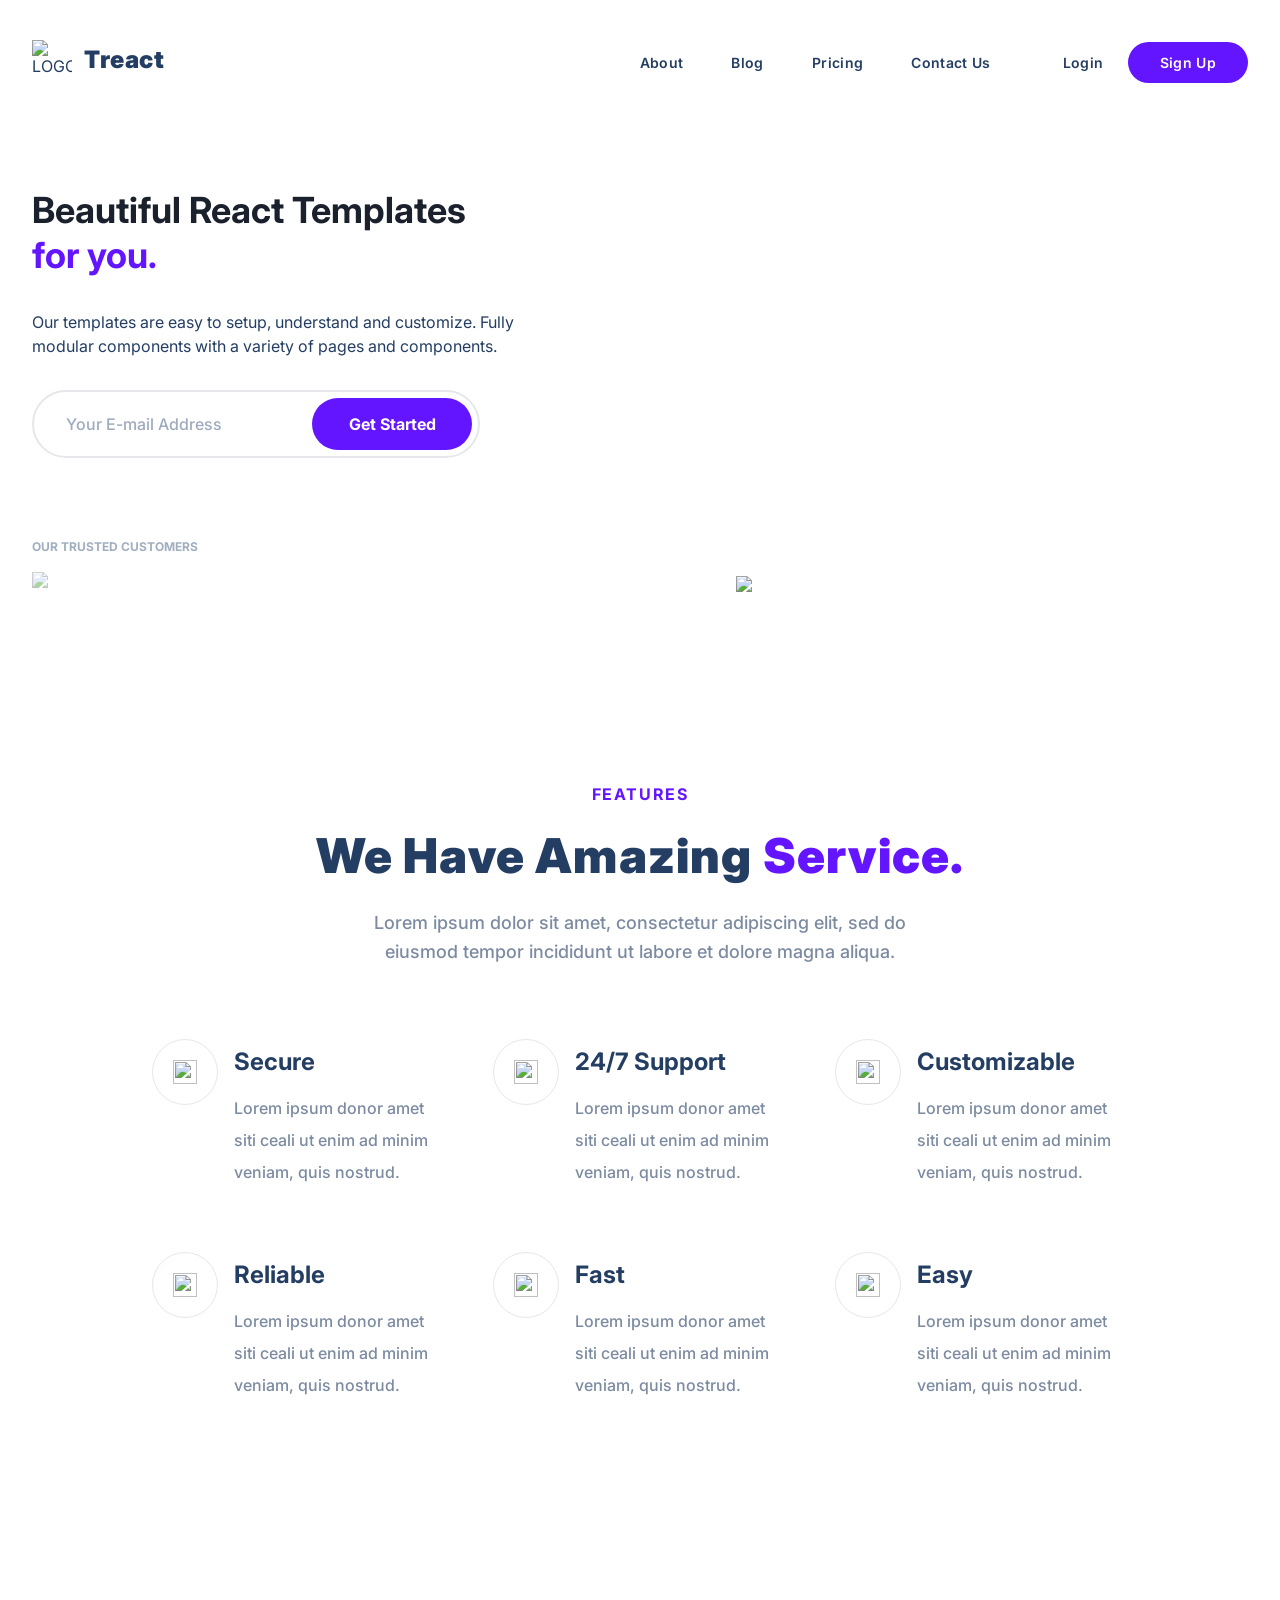
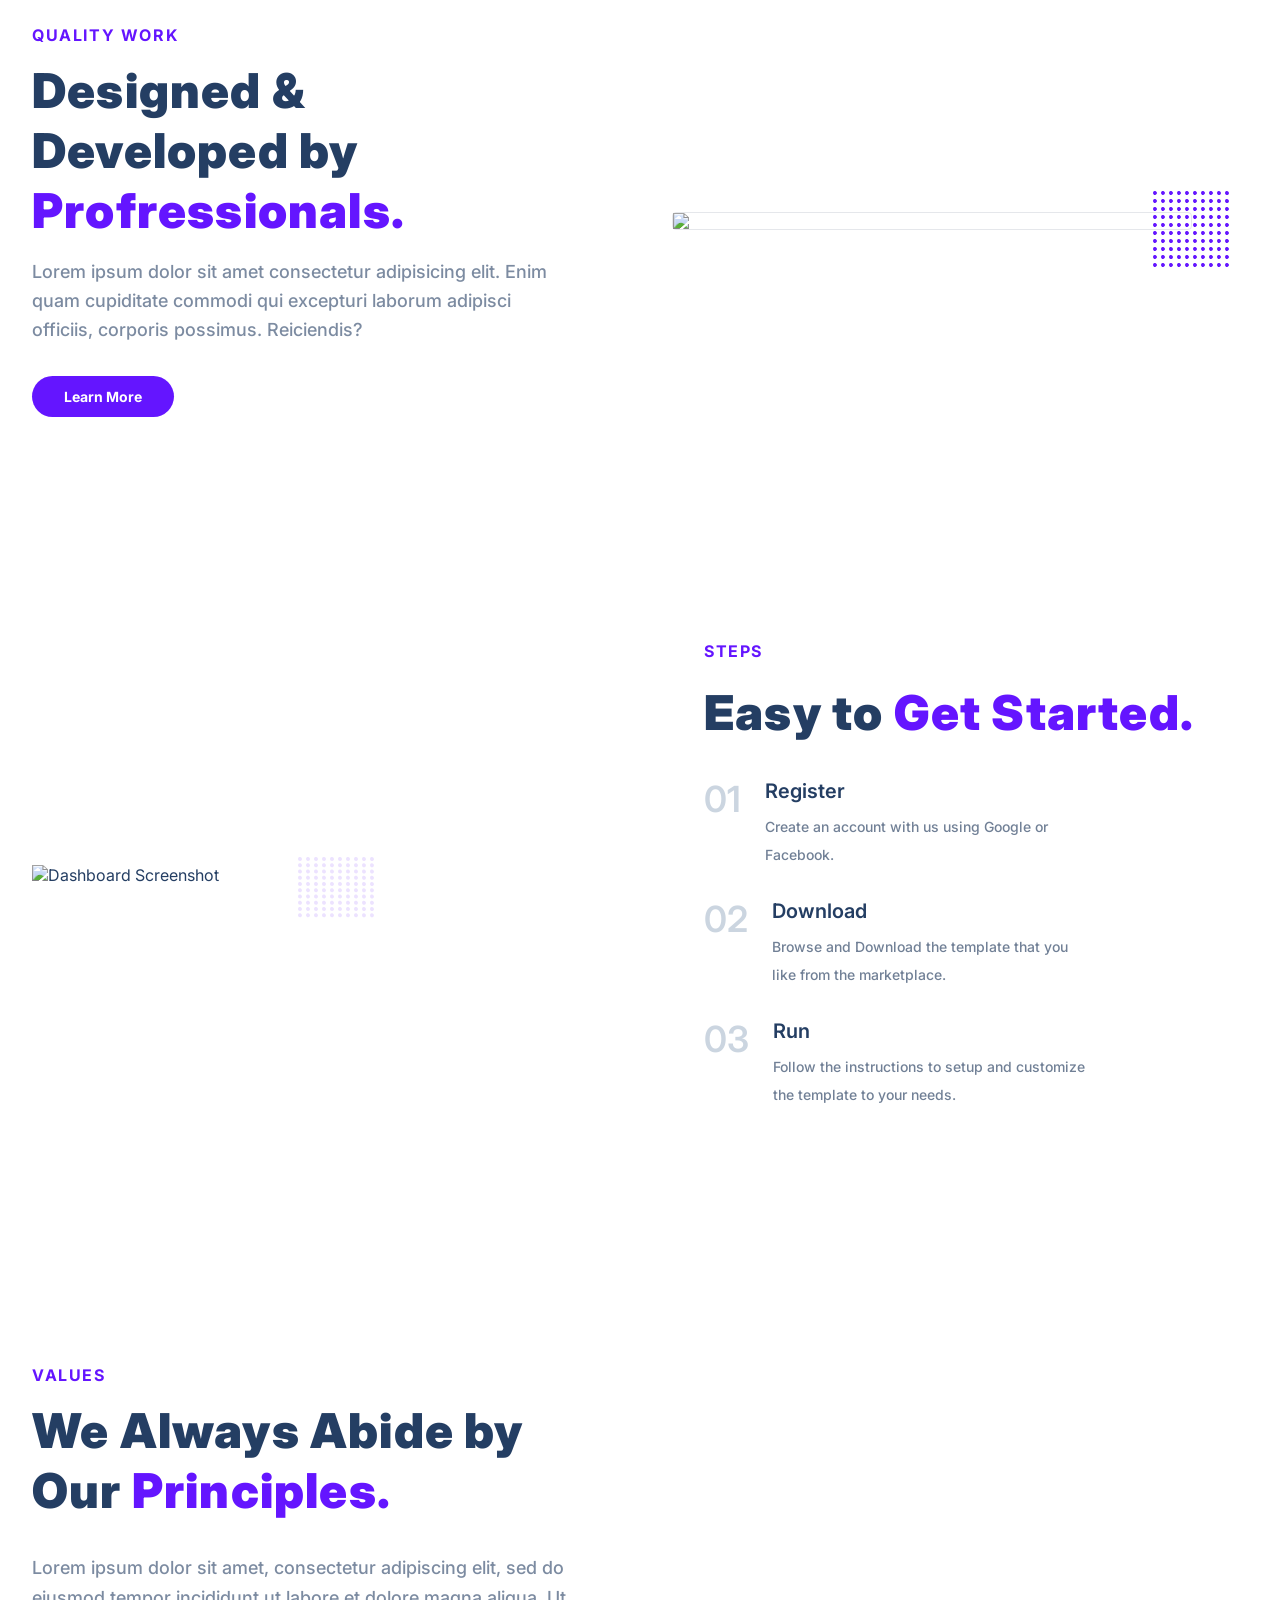
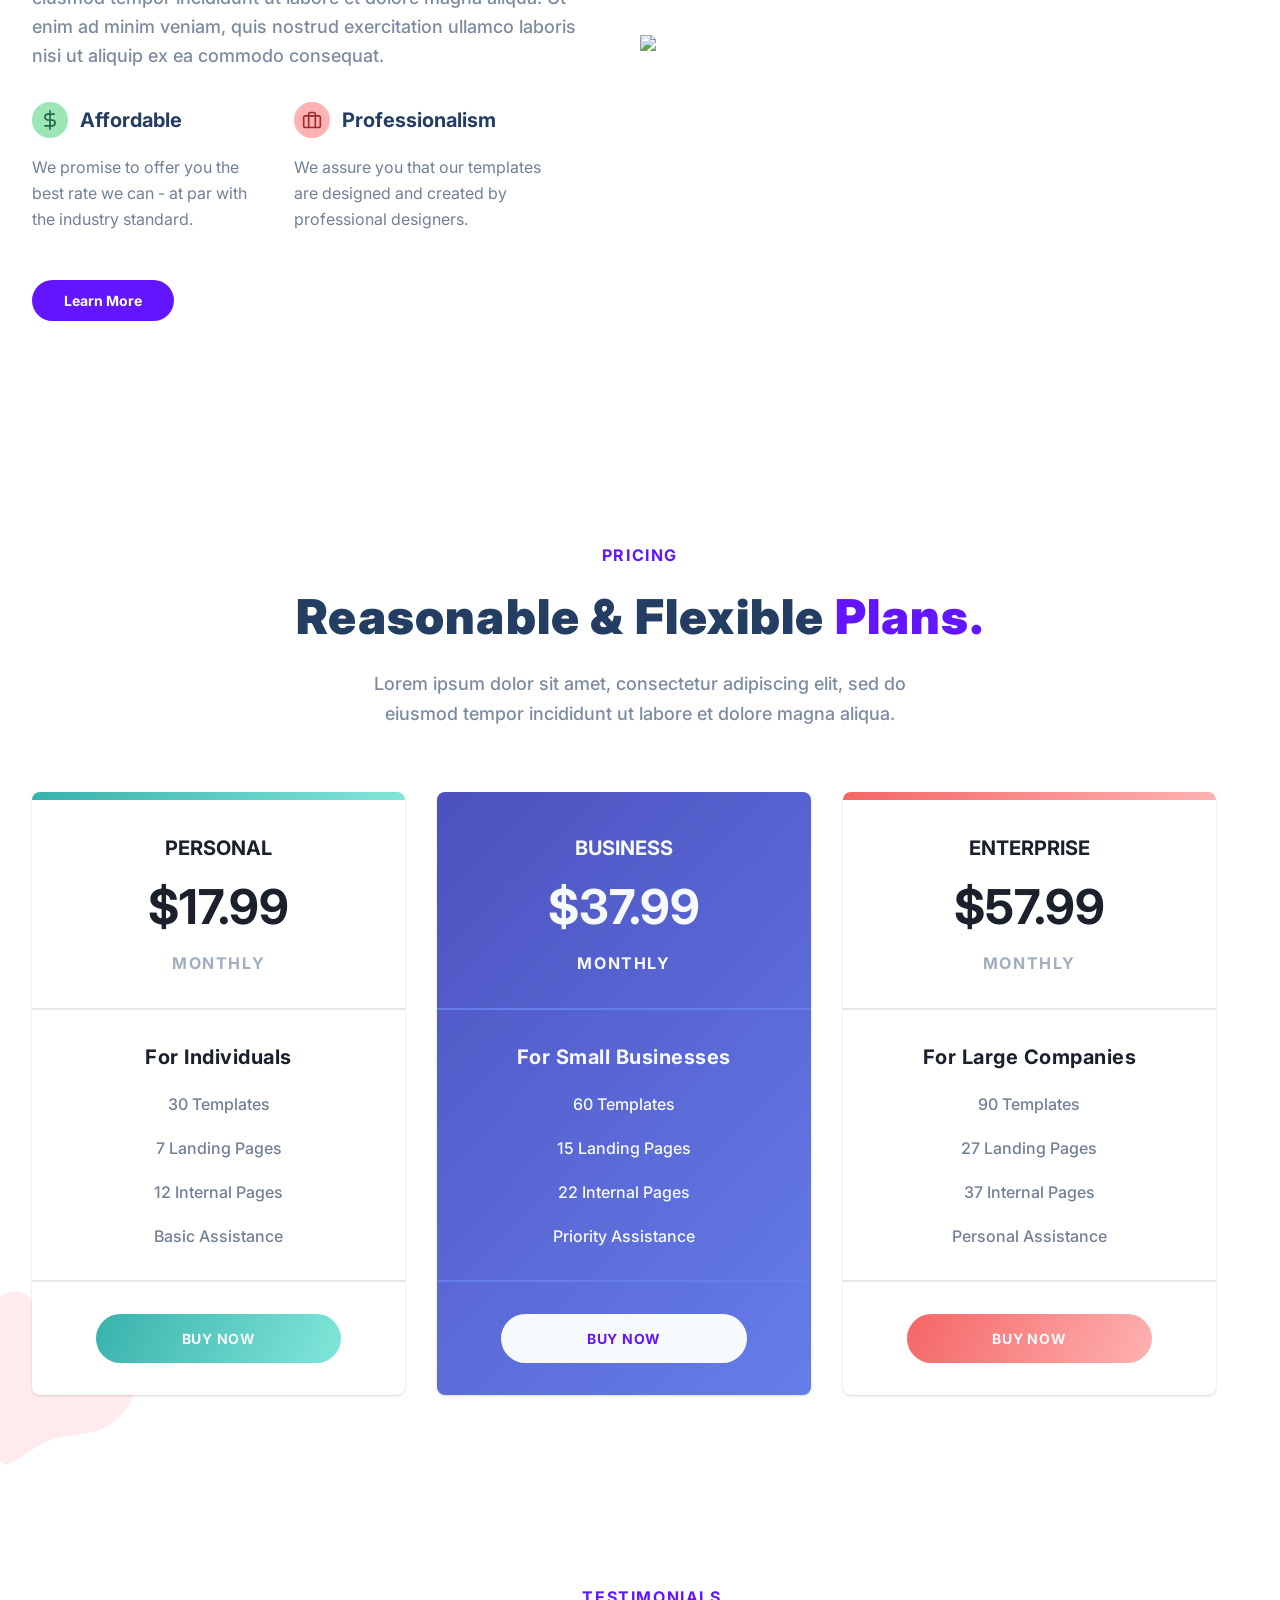
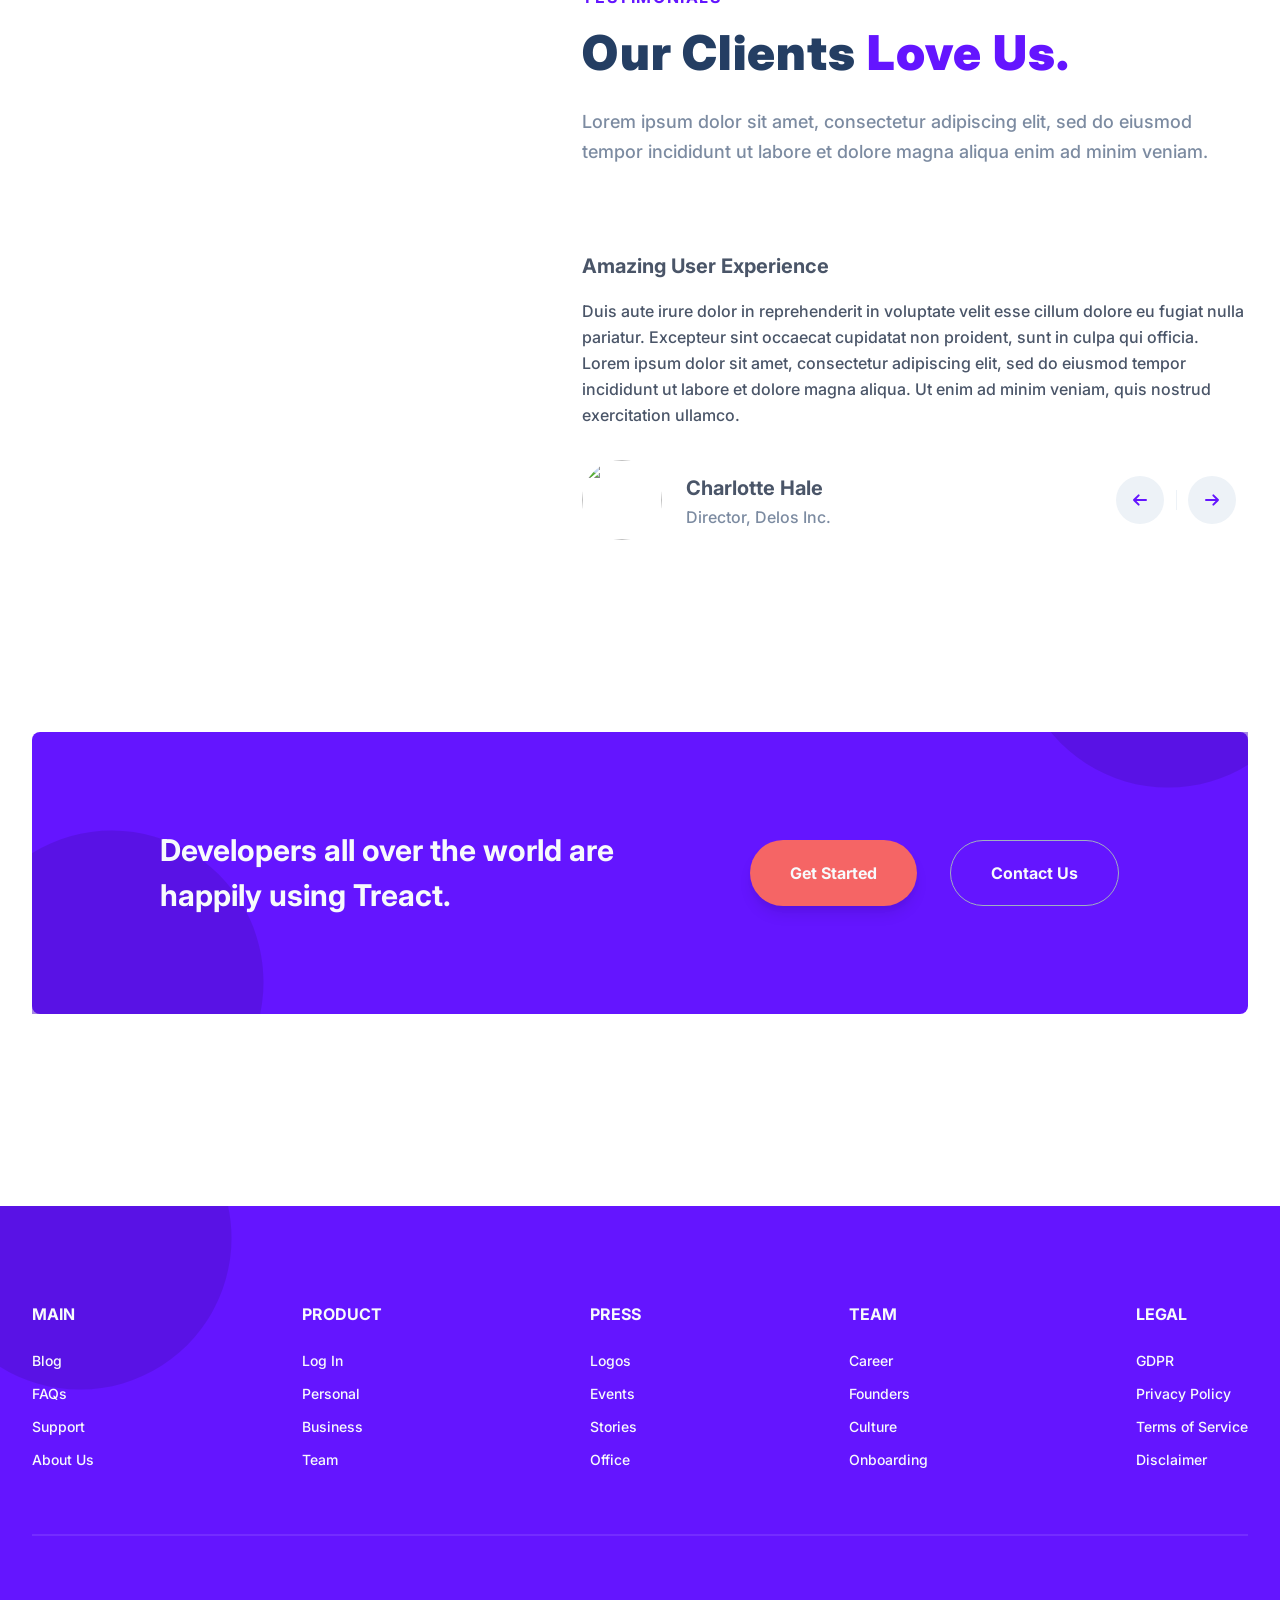
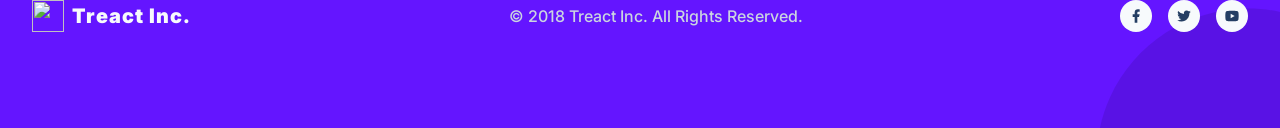
==== commit 480a60a6: "fixed" ====
--- a/index.html
+++ b/index.html
@@ -6,49 +6,83 @@
     <title>K. Wells Final Project</title>
     <link rel="stylesheet" href="style.css">
 </head>
-<body>
+  <body>
     <section id="landing">
-        <nav>
-            <div class="row nav__row">
-                    <div class="nav__logo">
-                        <img class="nav__logo--img" src="Assets/logo.2c489fc453a1783cbadacf914efa3df6.svg" alt=""> 
-                            <div class="nav__logo--title">Treact </div>
-                    </div>
-                    <div class="nav__links">
-                        
-                            <a href="#" class="nav__link"> About </a>
-                            <a href="#" class="nav__link"> Blog </a>
-                            <a href="#" class="nav__link"> Pricing </a>
-                            <a href="#" class="nav__link"> Contact Us </a>
-                            <a href="#" class="nav__link"> Login </a>
-                            <a href="#" class="nav__link--primary"> Sign Up </a>
-                    </div>
-                    <button class="btn__menu" onclick="openMenu()">
-                    <svg xmlns="http://www.w3.org/2000/svg" width="24" height="24" viewBox="0 0 24 24" fill="none" stroke="currentColor" stroke-width="2" stroke-linecap="round" stroke-linejoin="round" class="btn__menu--svg">
-                    <line x1="3" y1="12" x2="21" y2="12"></line>
-                    <line x1="3" y1="6" x2="21" y2="6"></line>
-                    <line x1="3" y1="18" x2="21" y2="18"></line>
-                    </svg>
-                </button>
-            </div>
-        </nav>
-        <div class="menu">
-            <button class="btn__menu btn__menu--close" onclick="closeMenu()">
-          <svg xmlns="http://www.w3.org/2000/svg" width="24" height="24" viewBox="0 0 24 24" fill="none" stroke="currentColor" stroke-width="2" stroke-linecap="round" stroke-linejoin="round" class="light___StyledCloseIcon-lj69nl-14 fASujC">
+      <nav>
+        <div class="row nav__row">
+          <div class="nav__logo">
+            <img
+              class="nav__logo--img"
+              src="./assets/logo.2c489fc453a1783cbadacf914efa3df6.svg"
+              alt="LOGO"
+            />
+            <div class="nav__logo--title">Treact</div>
+          </div>
+          <div class="nav__links">
+            <a href="#" class="nav__link">About</a>
+            <a href="#" class="nav__link">Blog</a>
+            <a href="#" class="nav__link">Pricing</a>
+            <a href="#" class="nav__link">Contact Us</a>
+            <a href="#" class="nav__link login">Login</a>
+            <a href="#" class="nav__link nav__link--primary">Sign Up</a>
+          </div>
+          <button class="btn__menu" onclick="openMenu()">
+            <svg
+              xmlns="http://www.w3.org/2000/svg"
+              width="24"
+              height="24"
+              viewBox="0 0 24 24"
+              fill="none"
+              stroke="currentColor"
+              stroke-width="2"
+              stroke-linecap="round"
+              stroke-linejoin="round"
+              class="btn__menu--svg"
+            >
+              <line x1="3" y1="12" x2="21" y2="12"></line>
+              <line x1="3" y1="6" x2="21" y2="6"></line>
+              <line x1="3" y1="18" x2="21" y2="18"></line>
+            </svg>
+          </button>
+        </div>
+      </nav>
+      <div class="menu">
+        <button class="btn__menu btn__menu--close" onclick="closeMenu()">
+          <svg
+            xmlns="http://www.w3.org/2000/svg"
+            width="24"
+            height="24"
+            viewBox="0 0 24 24"
+            fill="none"
+            stroke="currentColor"
+            stroke-width="2"
+            stroke-linecap="round"
+            stroke-linejoin="round"
+            class="light___StyledCloseIcon-lj69nl-14 fASujC"
+          >
             <line x1="18" y1="6" x2="6" y2="18"></line>
             <line x1="6" y1="6" x2="18" y2="18"></line>
           </svg>
         </button>
         <div class="menu__links">
-                <a href="#about" class="menu__link" onclick="closeMenu()">About</a>
-                <a href="#blog" class="menu__link" onclick="closeMenu()">Blog</a>
-                <a href="#pricing" class="menu__link" onclick="closeMenu()">Pricing</a>
-                <a href="#contact__us" class="menu__link" onclick="closeMenu()">Contact Us</a>
-                <a href="#login" class="menu__link" onclick="closeMenu()">Login</a>
-                <a href="#signup" class="menu__link menu__link--primary" onclick="closeMenu()">Sign up</a>
-                </div>
-        </div>
-        <header>
+          <a href="#about" class="menu__link" onclick="closeMenu()">About</a>
+          <a href="#blog" class="menu__link" onclick="closeMenu()">Blog</a>
+          <a href="#pricing" class="menu__link" onclick="closeMenu()"
+            >Pricing</a
+          >
+          <a href="#contact__us" class="menu__link" onclick="closeMenu()"
+            >Contact Us</a
+          >
+          <a href="#login" class="menu__link" onclick="closeMenu()">Login</a>
+          <a
+            href="#signup"
+            class="menu__link menu__link--primary"
+            onclick="closeMenu()"
+            >Sign up</a
+          >
+        </div>
+      </div>
+      <header>
         <div class="container">
           <div class="row">
             <div class="header__description">
@@ -60,14 +94,24 @@
                 modular components with a variety of pages and components.
               </p>
               <div class="header__email">
-                <input type="text" class="header__email--input" placeholder="Your E-mail Address">
+                <input
+                  type="text"
+                  class="header__email--input"
+                  placeholder="Your E-mail Address"
+                />
                 <button class="header__email--btn">Get Started</button>
               </div>
               <p class="header__customers--title">OUR TRUSTED CUSTOMERS</p>
-              <img src="./assets/customers-logo-strip.680ac7c2e8ae28161d2c.png" class="header__customers">
+              <img
+                src="./assets/customers-logo-strip.680ac7c2e8ae28161d2c.png"
+                class="header__customers"
+              />
             </div>
             <figure class="header__img--wrapper">
-              <img src="./assets/design-illustration-2.6da6a00b20c07c4a9b65d1870679e1b8.svg" class="header__img">
+              <img
+                src="./assets/design-illustration-2.6da6a00b20c07c4a9b65d1870679e1b8.svg"
+                class="header__img"
+              />
             </figure>
           </div>
         </div>
@@ -89,7 +133,10 @@
               <div class="feature">
                 <div class="feature__row">
                   <figure class="feature__img--wrapper">
-                    <img src="./assets/shield-icon.daefe14b320b14fbd9cbd18908ac93ec.svg" class="feature__img">
+                    <img
+                      src="./assets/shield-icon.daefe14b320b14fbd9cbd18908ac93ec.svg"
+                      class="feature__img"
+                    />
                   </figure>
                   <div class="feature__text">
                     <h2 class="feature__title">Secure</h2>
@@ -103,7 +150,10 @@
               <div class="feature">
                 <div class="feature__row">
                   <figure class="feature__img--wrapper">
-                    <img src="./assets/support-icon.f9253ffa8cb6ffde5bbaa05eb5136375.svg" class="feature__img">
+                    <img
+                      src="./assets/support-icon.f9253ffa8cb6ffde5bbaa05eb5136375.svg"
+                      class="feature__img"
+                    />
                   </figure>
                   <div class="feature__text">
                     <h2 class="feature__title">24/7 Support</h2>
@@ -117,7 +167,10 @@
               <div class="feature">
                 <div class="feature__row">
                   <figure class="feature__img--wrapper">
-                    <img src="/assets/customize-icon.367468c90fd796009b97fbfba67b2c6a.svg" class="feature__img">
+                    <img
+                      src="/assets/customize-icon.367468c90fd796009b97fbfba67b2c6a.svg"
+                      class="feature__img"
+                    />
                   </figure>
                   <div class="feature__text">
                     <h2 class="feature__title">Customizable</h2>
@@ -131,7 +184,10 @@
               <div class="feature">
                 <div class="feature__row">
                   <figure class="feature__img--wrapper">
-                    <img src="/assets/reliable-icon.1367510a8f0a1bec76dc425d25f92f43.svg" class="feature__img">
+                    <img
+                      src="/assets/reliable-icon.1367510a8f0a1bec76dc425d25f92f43.svg"
+                      class="feature__img"
+                    />
                   </figure>
                   <div class="feature__text">
                     <h2 class="feature__title">Reliable</h2>
@@ -145,7 +201,10 @@
               <div class="feature">
                 <div class="feature__row">
                   <figure class="feature__img--wrapper">
-                    <img src="/assets/fast-icon.dbb971a73d4805d2fc3bcdacdb55beba.svg" class="feature__img">
+                    <img
+                      src="/assets/fast-icon.dbb971a73d4805d2fc3bcdacdb55beba.svg"
+                      class="feature__img"
+                    />
                   </figure>
                   <div class="feature__text">
                     <h2 class="feature__title">Fast</h2>
@@ -159,7 +218,10 @@
               <div class="feature">
                 <div class="feature__row">
                   <figure class="feature__img--wrapper">
-                    <img src="/assets/simple-icon.673b7e1750b2a4ef32907fc164828d00.svg" class="feature__img">
+                    <img
+                      src="/assets/simple-icon.673b7e1750b2a4ef32907fc164828d00.svg"
+                      class="feature__img"
+                    />
                   </figure>
                   <div class="feature__text">
                     <h2 class="feature__title">Easy</h2>
@@ -191,9 +253,14 @@
               <button class="btn">Learn More</button>
             </div>
             <figure class="quality__img--wrapper">
-              <img src="/assets/hero-screenshot-1.40a097b525c2f8c9808e.png" class="quality__img">
+              <img
+                src="/assets/hero-screenshot-1.40a097b525c2f8c9808e.png"
+                class="quality__img"
+              />
               <svg viewBox="0 0 1280 1280" class="quality__grid">
-                <path d="M55 33.5C44.5 37 35 47.6 32.8 58.3c-4.3 20.6 16.3 41.2 36.9 36.9 15.5-3.2 27.5-19 26-33.9-1.1-10.5-9-21.3-19-26.2-6.1-2.9-15.5-3.6-21.7-1.6zM183 33.5c-15.1 5-25.3 21.6-22.2 36.2 2.5 11.9 13.6 23 25.4 25.5 19.4 4.1 39.5-14.2 37.5-33.9-1.1-10.5-9-21.3-19-26.2-6.1-2.9-15.5-3.6-21.7-1.6zM311 33.5c-10.5 3.5-20 14.1-22.2 24.8-4.3 20.6 16.3 41.2 36.9 36.9 15.5-3.2 27.5-19 26-33.9-1.1-10.5-9-21.3-19-26.2-6.1-2.9-15.5-3.6-21.7-1.6zM439 33.5c-10.5 3.5-20 14.1-22.2 24.8-4.3 20.6 16.3 41.2 36.9 36.9 15.5-3.2 27.5-19 26-33.9-1.1-10.5-9-21.3-19-26.2-6.1-2.9-15.5-3.6-21.7-1.6zM567 33.5c-10.5 3.5-20 14.1-22.2 24.8-4.3 20.6 16.3 41.2 36.9 36.9 15.5-3.2 27.5-19 26-33.9-1.1-10.5-9-21.3-19-26.2-6.1-2.9-15.5-3.6-21.7-1.6zM695 33.5c-10.5 3.5-20 14.1-22.2 24.8-4.3 20.6 16.3 41.2 36.9 36.9 15.5-3.2 27.5-19 26-33.9-1.1-10.5-9-21.3-19-26.2-6.1-2.9-15.5-3.6-21.7-1.6zM823 33.5c-10.5 3.5-20 14.1-22.2 24.8-4.3 20.6 16.3 41.2 36.9 36.9 15.5-3.2 27.5-19 26-33.9-1.1-10.5-9-21.3-19-26.2-6.1-2.9-15.5-3.6-21.7-1.6zM951 33.5c-10.5 3.5-20 14.1-22.2 24.8-4.3 20.6 16.3 41.2 36.9 36.9 15.5-3.2 27.5-19 26-33.9-1.1-10.5-9-21.3-19-26.2-6.1-2.9-15.5-3.6-21.7-1.6zM1079 33.5c-10.5 3.5-20 14.1-22.2 24.8-2.5 11.7 3.2 24.4 14.2 31.9 10.7 7.4 22.9 7.5 33.7.3 17.7-11.8 20.1-33.8 5.3-48.5-8.5-8.6-20.7-11.9-31-8.5zM1207 33.5c-10.5 3.5-20 14.1-22.2 24.8-2.5 11.7 3.2 24.4 14.2 31.9 10.7 7.4 22.9 7.5 33.7.3 17.7-11.8 20.1-33.8 5.3-48.5-8.5-8.6-20.7-11.9-31-8.5zM55 161.5c-10.5 3.5-20 14.1-22.2 24.8-4.3 20.6 16.3 41.2 36.9 36.9 15.5-3.2 27.5-19 26-33.9-1.1-10.5-9-21.3-19-26.2-6.1-2.9-15.5-3.6-21.7-1.6zM183 161.5c-15.1 5-25.3 21.6-22.2 36.2 2.5 11.9 13.6 23 25.4 25.5 19.4 4.1 39.5-14.2 37.5-33.9-1.1-10.5-9-21.3-19-26.2-6.1-2.9-15.5-3.6-21.7-1.6zM311 161.5c-10.5 3.5-20 14.1-22.2 24.8-4.3 20.6 16.3 41.2 36.9 36.9 15.5-3.2 27.5-19 26-33.9-1.1-10.5-9-21.3-19-26.2-6.1-2.9-15.5-3.6-21.7-1.6zM439 161.5c-10.5 3.5-20 14.1-22.2 24.8-4.3 20.6 16.3 41.2 36.9 36.9 15.5-3.2 27.5-19 26-33.9-1.1-10.5-9-21.3-19-26.2-6.1-2.9-15.5-3.6-21.7-1.6zM567 161.5c-10.5 3.5-20 14.1-22.2 24.8-4.3 20.6 16.3 41.2 36.9 36.9 15.5-3.2 27.5-19 26-33.9-1.1-10.5-9-21.3-19-26.2-6.1-2.9-15.5-3.6-21.7-1.6zM695 161.5c-10.5 3.5-20 14.1-22.2 24.8-4.3 20.6 16.3 41.2 36.9 36.9 15.5-3.2 27.5-19 26-33.9-1.1-10.5-9-21.3-19-26.2-6.1-2.9-15.5-3.6-21.7-1.6zM823 161.5c-10.5 3.5-20 14.1-22.2 24.8-4.3 20.6 16.3 41.2 36.9 36.9 15.5-3.2 27.5-19 26-33.9-1.1-10.5-9-21.3-19-26.2-6.1-2.9-15.5-3.6-21.7-1.6zM951 161.5c-10.5 3.5-20 14.1-22.2 24.8-4.3 20.6 16.3 41.2 36.9 36.9 15.5-3.2 27.5-19 26-33.9-1.1-10.5-9-21.3-19-26.2-6.1-2.9-15.5-3.6-21.7-1.6zM1079 161.5c-10.5 3.5-20 14.1-22.2 24.8-2.5 11.7 3.2 24.4 14.2 31.9 10.7 7.4 22.9 7.5 33.7.3 17.7-11.8 20.1-33.8 5.3-48.5-8.5-8.6-20.7-11.9-31-8.5zM1207 161.5c-10.5 3.5-20 14.1-22.2 24.8-2.5 11.7 3.2 24.4 14.2 31.9 10.7 7.4 22.9 7.5 33.7.3 17.7-11.8 20.1-33.8 5.3-48.5-8.5-8.6-20.7-11.9-31-8.5zM55 289.5c-10.5 3.5-20 14.1-22.2 24.8-4.3 20.6 16.3 41.2 36.9 36.9 15.5-3.2 27.5-19 26-33.9-1.1-10.5-9-21.3-19-26.2-6.1-2.9-15.5-3.6-21.7-1.6zM183 289.5c-10.5 3.5-20 14.1-22.2 24.8-4.3 20.6 16.3 41.2 36.9 36.9 15.5-3.2 27.5-19 26-33.9-1.1-10.5-9-21.3-19-26.2-6.1-2.9-15.5-3.6-21.7-1.6zM311 289.5c-10.5 3.5-20 14.1-22.2 24.8-4.3 20.6 16.3 41.2 36.9 36.9 15.5-3.2 27.5-19 26-33.9-1.1-10.5-9-21.3-19-26.2-6.1-2.9-15.5-3.6-21.7-1.6zM439 289.5c-10.5 3.5-20 14.1-22.2 24.8-4.3 20.6 16.3 41.2 36.9 36.9 15.5-3.2 27.5-19 26-33.9-1.1-10.5-9-21.3-19-26.2-6.1-2.9-15.5-3.6-21.7-1.6zM567 289.5c-10.5 3.5-20 14.1-22.2 24.8-4.3 20.6 16.3 41.2 36.9 36.9 15.5-3.2 27.5-19 26-33.9-1.1-10.5-9-21.3-19-26.2-6.1-2.9-15.5-3.6-21.7-1.6zM695 289.5c-10.5 3.5-20 14.1-22.2 24.8-4.3 20.6 16.3 41.2 36.9 36.9 15.5-3.2 27.5-19 26-33.9-1.1-10.5-9-21.3-19-26.2-6.1-2.9-15.5-3.6-21.7-1.6zM823 289.5c-10.5 3.5-20 14.1-22.2 24.8-4.3 20.6 16.3 41.2 36.9 36.9 15.5-3.2 27.5-19 26-33.9-1.1-10.5-9-21.3-19-26.2-6.1-2.9-15.5-3.6-21.7-1.6zM951 289.5c-10.5 3.5-20 14.1-22.2 24.8-4.3 20.6 16.3 41.2 36.9 36.9 15.5-3.2 27.5-19 26-33.9-1.1-10.5-9-21.3-19-26.2-6.1-2.9-15.5-3.6-21.7-1.6zM1079 289.5c-10.5 3.5-20 14.1-22.2 24.8-4.3 20.6 16.3 41.2 36.9 36.9 15.5-3.2 27.5-19 26-33.9-1.1-10.5-9-21.3-19-26.2-6.1-2.9-15.5-3.6-21.7-1.6zM1207 289.5c-10.5 3.5-20 14.1-22.2 24.8-4.3 20.6 16.3 41.2 36.9 36.9 15.5-3.2 27.5-19 26-33.9-1.1-10.5-9-21.3-19-26.2-6.1-2.9-15.5-3.6-21.7-1.6zM55 417.5c-10.5 3.5-20 14.1-22.2 24.8-4.3 20.6 16.3 41.2 36.9 36.9 15.5-3.2 27.5-19 26-33.9-1.1-10.5-9-21.3-19-26.2-6.1-2.9-15.5-3.6-21.7-1.6zM183 417.5c-10.5 3.5-20 14.1-22.2 24.8-4.3 20.6 16.3 41.2 36.9 36.9 15.5-3.2 27.5-19 26-33.9-1.1-10.5-9-21.3-19-26.2-6.1-2.9-15.5-3.6-21.7-1.6zM311 417.5c-10.5 3.5-20 14.1-22.2 24.8-4.3 20.6 16.3 41.2 36.9 36.9 15.5-3.2 27.5-19 26-33.9-1.1-10.5-9-21.3-19-26.2-6.1-2.9-15.5-3.6-21.7-1.6zM439 417.5c-10.5 3.5-20 14.1-22.2 24.8-4.3 20.6 16.3 41.2 36.9 36.9 15.5-3.2 27.5-19 26-33.9-1.1-10.5-9-21.3-19-26.2-6.1-2.9-15.5-3.6-21.7-1.6zM567 417.5c-10.5 3.5-20 14.1-22.2 24.8-4.3 20.6 16.3 41.2 36.9 36.9 15.5-3.2 27.5-19 26-33.9-1.1-10.5-9-21.3-19-26.2-6.1-2.9-15.5-3.6-21.7-1.6zM695 417.5c-10.5 3.5-20 14.1-22.2 24.8-4.3 20.6 16.3 41.2 36.9 36.9 15.5-3.2 27.5-19 26-33.9-1.1-10.5-9-21.3-19-26.2-6.1-2.9-15.5-3.6-21.7-1.6zM823 417.5c-10.5 3.5-20 14.1-22.2 24.8-4.3 20.6 16.3 41.2 36.9 36.9 15.5-3.2 27.5-19 26-33.9-1.1-10.5-9-21.3-19-26.2-6.1-2.9-15.5-3.6-21.7-1.6zM951 417.5c-10.5 3.5-20 14.1-22.2 24.8-4.3 20.6 16.3 41.2 36.9 36.9 15.5-3.2 27.5-19 26-33.9-1.1-10.5-9-21.3-19-26.2-6.1-2.9-15.5-3.6-21.7-1.6zM1079 417.5c-10.5 3.5-20 14.1-22.2 24.8-4.3 20.6 16.3 41.2 36.9 36.9 15.5-3.2 27.5-19 26-33.9-1.1-10.5-9-21.3-19-26.2-6.1-2.9-15.5-3.6-21.7-1.6zM1207 417.5c-10.5 3.5-20 14.1-22.2 24.8-4.3 20.6 16.3 41.2 36.9 36.9 15.5-3.2 27.5-19 26-33.9-1.1-10.5-9-21.3-19-26.2-6.1-2.9-15.5-3.6-21.7-1.6zM55 545.5c-10.5 3.5-20 14.1-22.2 24.8-4.3 20.6 16.3 41.2 36.9 36.9 15.5-3.2 27.5-19 26-33.9-1.1-10.5-9-21.3-19-26.2-6.1-2.9-15.5-3.6-21.7-1.6zM183 545.5c-10.5 3.5-20 14.1-22.2 24.8-4.3 20.6 16.3 41.2 36.9 36.9 15.5-3.2 27.5-19 26-33.9-1.1-10.5-9-21.3-19-26.2-6.1-2.9-15.5-3.6-21.7-1.6zM311 545.5c-10.5 3.5-20 14.1-22.2 24.8-4.3 20.6 16.3 41.2 36.9 36.9 15.5-3.2 27.5-19 26-33.9-1.1-10.5-9-21.3-19-26.2-6.1-2.9-15.5-3.6-21.7-1.6zM439 545.5c-10.5 3.5-20 14.1-22.2 24.8-4.3 20.6 16.3 41.2 36.9 36.9 15.5-3.2 27.5-19 26-33.9-1.1-10.5-9-21.3-19-26.2-6.1-2.9-15.5-3.6-21.7-1.6zM567 545.5c-10.5 3.5-20 14.1-22.2 24.8-4.3 20.6 16.3 41.2 36.9 36.9 15.5-3.2 27.5-19 26-33.9-1.1-10.5-9-21.3-19-26.2-6.1-2.9-15.5-3.6-21.7-1.6zM695 545.5c-10.5 3.5-20 14.1-22.2 24.8-4.3 20.6 16.3 41.2 36.9 36.9 15.5-3.2 27.5-19 26-33.9-1.1-10.5-9-21.3-19-26.2-6.1-2.9-15.5-3.6-21.7-1.6zM823 545.5c-10.5 3.5-20 14.1-22.2 24.8-4.3 20.6 16.3 41.2 36.9 36.9 15.5-3.2 27.5-19 26-33.9-1.1-10.5-9-21.3-19-26.2-6.1-2.9-15.5-3.6-21.7-1.6zM951 545.5c-10.5 3.5-20 14.1-22.2 24.8-4.3 20.6 16.3 41.2 36.9 36.9 15.5-3.2 27.5-19 26-33.9-1.1-10.5-9-21.3-19-26.2-6.1-2.9-15.5-3.6-21.7-1.6zM1079 545.5c-10.5 3.5-20 14.1-22.2 24.8-4.3 20.6 16.3 41.2 36.9 36.9 15.5-3.2 27.5-19 26-33.9-1.1-10.5-9-21.3-19-26.2-6.1-2.9-15.5-3.6-21.7-1.6zM1207 545.5c-10.5 3.5-20 14.1-22.2 24.8-4.3 20.6 16.3 41.2 36.9 36.9 15.5-3.2 27.5-19 26-33.9-1.1-10.5-9-21.3-19-26.2-6.1-2.9-15.5-3.6-21.7-1.6zM55 673.5c-10.5 3.5-20 14.1-22.2 24.8-4.3 20.6 16.3 41.2 36.9 36.9 15.5-3.2 27.5-19 26-33.9-1.1-10.5-9-21.3-19-26.2-6.1-2.9-15.5-3.6-21.7-1.6zM183 673.5c-10.5 3.5-20 14.1-22.2 24.8-4.3 20.6 16.3 41.2 36.9 36.9 15.5-3.2 27.5-19 26-33.9-1.1-10.5-9-21.3-19-26.2-6.1-2.9-15.5-3.6-21.7-1.6zM311 673.5c-10.5 3.5-20 14.1-22.2 24.8-4.3 20.6 16.3 41.2 36.9 36.9 15.5-3.2 27.5-19 26-33.9-1.1-10.5-9-21.3-19-26.2-6.1-2.9-15.5-3.6-21.7-1.6zM439 673.5c-10.5 3.5-20 14.1-22.2 24.8-4.3 20.6 16.3 41.2 36.9 36.9 15.5-3.2 27.5-19 26-33.9-1.1-10.5-9-21.3-19-26.2-6.1-2.9-15.5-3.6-21.7-1.6zM567 673.5c-10.5 3.5-20 14.1-22.2 24.8-4.3 20.6 16.3 41.2 36.9 36.9 15.5-3.2 27.5-19 26-33.9-1.1-10.5-9-21.3-19-26.2-6.1-2.9-15.5-3.6-21.7-1.6zM695 673.5c-10.5 3.5-20 14.1-22.2 24.8-4.3 20.6 16.3 41.2 36.9 36.9 15.5-3.2 27.5-19 26-33.9-1.1-10.5-9-21.3-19-26.2-6.1-2.9-15.5-3.6-21.7-1.6zM823 673.5c-10.5 3.5-20 14.1-22.2 24.8-4.3 20.6 16.3 41.2 36.9 36.9 15.5-3.2 27.5-19 26-33.9-1.1-10.5-9-21.3-19-26.2-6.1-2.9-15.5-3.6-21.7-1.6zM951 673.5c-10.5 3.5-20 14.1-22.2 24.8-4.3 20.6 16.3 41.2 36.9 36.9 15.5-3.2 27.5-19 26-33.9-1.1-10.5-9-21.3-19-26.2-6.1-2.9-15.5-3.6-21.7-1.6zM1079 673.5c-10.5 3.5-20 14.1-22.2 24.8-4.3 20.6 16.3 41.2 36.9 36.9 15.5-3.2 27.5-19 26-33.9-1.1-10.5-9-21.3-19-26.2-6.1-2.9-15.5-3.6-21.7-1.6zM1207 673.5c-10.5 3.5-20 14.1-22.2 24.8-4.3 20.6 16.3 41.2 36.9 36.9 15.5-3.2 27.5-19 26-33.9-1.1-10.5-9-21.3-19-26.2-6.1-2.9-15.5-3.6-21.7-1.6zM55 801.5c-10.5 3.5-20 14.1-22.2 24.8-4.3 20.6 16.3 41.2 36.9 36.9 15.5-3.2 27.5-19 26-33.9-1.1-10.5-9-21.3-19-26.2-6.1-2.9-15.5-3.6-21.7-1.6zM183 801.5c-10.5 3.5-20 14.1-22.2 24.8-4.3 20.6 16.3 41.2 36.9 36.9 15.5-3.2 27.5-19 26-33.9-1.1-10.5-9-21.3-19-26.2-6.1-2.9-15.5-3.6-21.7-1.6zM311 801.5c-10.5 3.5-20 14.1-22.2 24.8-2.5 11.7 3.2 24.4 14.2 31.9 10.7 7.4 22.9 7.5 33.7.3 17.7-11.8 20.1-33.8 5.3-48.5-8.5-8.6-20.7-11.9-31-8.5zM439 801.5c-10.5 3.5-20 14.1-22.2 24.8-2.5 11.7 3.2 24.4 14.2 31.9 10.7 7.4 22.9 7.5 33.7.3 17.7-11.8 20.1-33.8 5.3-48.5-8.5-8.6-20.7-11.9-31-8.5zM567 801.5c-15.1 5-25.3 21.6-22.2 36.2 2.5 11.9 13.6 23 25.5 25.5 19.3 4.1 39.4-14.2 37.4-33.9-1.1-10.5-9-21.3-19-26.2-6.1-2.9-15.5-3.6-21.7-1.6zM695 801.5c-15.1 5-25.3 21.6-22.2 36.2 2.5 11.9 13.6 23 25.5 25.5 19.3 4.1 39.4-14.2 37.4-33.9-1.1-10.5-9-21.3-19-26.2-6.1-2.9-15.5-3.6-21.7-1.6zM823 801.5c-15.1 5-25.3 21.6-22.2 36.2 2.5 11.9 13.6 23 25.5 25.5 19.3 4.1 39.4-14.2 37.4-33.9-1.1-10.5-9-21.3-19-26.2-6.1-2.9-15.5-3.6-21.7-1.6zM951 801.5c-15.1 5-25.3 21.6-22.2 36.2 2.5 11.9 13.6 23 25.5 25.5 19.3 4.1 39.4-14.2 37.4-33.9-1.1-10.5-9-21.3-19-26.2-6.1-2.9-15.5-3.6-21.7-1.6zM1079 801.5c-10.5 3.5-20 14.1-22.2 24.8-4.3 20.6 16.3 41.2 36.9 36.9 15.5-3.2 27.5-19 26-33.9-1.1-10.5-9-21.3-19-26.2-6.1-2.9-15.5-3.6-21.7-1.6zM1207 801.5c-10.5 3.5-20 14.1-22.2 24.8-4.3 20.6 16.3 41.2 36.9 36.9 15.5-3.2 27.5-19 26-33.9-1.1-10.5-9-21.3-19-26.2-6.1-2.9-15.5-3.6-21.7-1.6zM55 929.5c-10.5 3.5-20 14.1-22.2 24.8-4.3 20.6 16.3 41.2 36.9 36.9 15.5-3.2 27.5-19 26-33.9-1.1-10.5-9-21.3-19-26.2-6.1-2.9-15.5-3.6-21.7-1.6zM183 929.5c-10.5 3.5-20 14.1-22.2 24.8-4.3 20.6 16.3 41.2 36.9 36.9 15.5-3.2 27.5-19 26-33.9-1.1-10.5-9-21.3-19-26.2-6.1-2.9-15.5-3.6-21.7-1.6zM311 929.5c-10.5 3.5-20 14.1-22.2 24.8-2.5 11.7 3.2 24.4 14.2 31.9 10.7 7.4 22.9 7.5 33.7.3 17.7-11.8 20.1-33.8 5.3-48.5-8.5-8.6-20.7-11.9-31-8.5zM439 929.5c-10.5 3.5-20 14.1-22.2 24.8-2.5 11.7 3.2 24.4 14.2 31.9 10.7 7.4 22.9 7.5 33.7.3 17.7-11.8 20.1-33.8 5.3-48.5-8.5-8.6-20.7-11.9-31-8.5zM567 929.5c-15.1 5-25.3 21.6-22.2 36.2 2.5 11.9 13.6 23 25.5 25.5 19.3 4.1 39.4-14.2 37.4-33.9-1.1-10.5-9-21.3-19-26.2-6.1-2.9-15.5-3.6-21.7-1.6zM695 929.5c-15.1 5-25.3 21.6-22.2 36.2 2.5 11.9 13.6 23 25.5 25.5 19.3 4.1 39.4-14.2 37.4-33.9-1.1-10.5-9-21.3-19-26.2-6.1-2.9-15.5-3.6-21.7-1.6zM823 929.5c-15.1 5-25.3 21.6-22.2 36.2 2.5 11.9 13.6 23 25.5 25.5 19.3 4.1 39.4-14.2 37.4-33.9-1.1-10.5-9-21.3-19-26.2-6.1-2.9-15.5-3.6-21.7-1.6zM951 929.5c-15.1 5-25.3 21.6-22.2 36.2 2.5 11.9 13.6 23 25.5 25.5 19.3 4.1 39.4-14.2 37.4-33.9-1.1-10.5-9-21.3-19-26.2-6.1-2.9-15.5-3.6-21.7-1.6zM1079 929.5c-10.5 3.5-20 14.1-22.2 24.8-4.3 20.6 16.3 41.2 36.9 36.9 15.5-3.2 27.5-19 26-33.9-1.1-10.5-9-21.3-19-26.2-6.1-2.9-15.5-3.6-21.7-1.6zM1207 929.5c-10.5 3.5-20 14.1-22.2 24.8-4.3 20.6 16.3 41.2 36.9 36.9 15.5-3.2 27.5-19 26-33.9-1.1-10.5-9-21.3-19-26.2-6.1-2.9-15.5-3.6-21.7-1.6zM55 1057.5c-10.5 3.5-20 14.1-22.2 24.8-4.3 20.6 16.3 41.2 36.9 36.9 15.5-3.2 27.5-19 26-33.9-1.1-10.5-9-21.3-19-26.2-6.1-2.9-15.5-3.6-21.7-1.6zM183 1057.5c-10.5 3.5-20 14.1-22.2 24.8-4.3 20.6 16.3 41.2 36.9 36.9 15.5-3.2 27.5-19 26-33.9-1.1-10.5-9-21.3-19-26.2-6.1-2.9-15.5-3.6-21.7-1.6zM311 1057.5c-10.5 3.5-20 14.1-22.2 24.8-2.5 11.7 3.2 24.4 14.2 31.9 10.7 7.4 22.9 7.5 33.7.3 17.7-11.8 20.1-33.8 5.3-48.5-8.5-8.6-20.7-11.9-31-8.5zM439 1057.5c-10.5 3.5-20 14.1-22.2 24.8-2.5 11.7 3.2 24.4 14.2 31.9 10.7 7.4 22.9 7.5 33.7.3 17.7-11.8 20.1-33.8 5.3-48.5-8.5-8.6-20.7-11.9-31-8.5zM567 1057.5c-10.5 3.5-20 14.1-22.2 24.8-4.3 20.6 16.3 41.2 36.9 36.9 15.5-3.2 27.5-19 26-33.9-1.1-10.5-9-21.3-19-26.2-6.1-2.9-15.5-3.6-21.7-1.6zM695 1057.5c-10.5 3.5-20 14.1-22.2 24.8-4.3 20.6 16.3 41.2 36.9 36.9 15.5-3.2 27.5-19 26-33.9-1.1-10.5-9-21.3-19-26.2-6.1-2.9-15.5-3.6-21.7-1.6zM823 1057.5c-10.5 3.5-20 14.1-22.2 24.8-4.3 20.6 16.3 41.2 36.9 36.9 15.5-3.2 27.5-19 26-33.9-1.1-10.5-9-21.3-19-26.2-6.1-2.9-15.5-3.6-21.7-1.6zM951 1057.5c-10.5 3.5-20 14.1-22.2 24.8-4.3 20.6 16.3 41.2 36.9 36.9 15.5-3.2 27.5-19 26-33.9-1.1-10.5-9-21.3-19-26.2-6.1-2.9-15.5-3.6-21.7-1.6zM1079 1057.5c-10.5 3.5-20 14.1-22.2 24.8-4.3 20.6 16.3 41.2 36.9 36.9 15.5-3.2 27.5-19 26-33.9-1.1-10.5-9-21.3-19-26.2-6.1-2.9-15.5-3.6-21.7-1.6zM1207 1057.5c-10.5 3.5-20 14.1-22.2 24.8-4.3 20.6 16.3 41.2 36.9 36.9 15.5-3.2 27.5-19 26-33.9-1.1-10.5-9-21.3-19-26.2-6.1-2.9-15.5-3.6-21.7-1.6zM55 1185.5c-10.5 3.5-20 14.1-22.2 24.8-4.3 20.6 16.3 41.2 36.9 36.9 15.5-3.2 27.5-19 26-33.9-1.1-10.5-9-21.3-19-26.2-6.1-2.9-15.5-3.6-21.7-1.6zM183 1185.5c-10.5 3.5-20 14.1-22.2 24.8-4.3 20.6 16.3 41.2 36.9 36.9 15.5-3.2 27.5-19 26-33.9-1.1-10.5-9-21.3-19-26.2-6.1-2.9-15.5-3.6-21.7-1.6zM311 1185.5c-10.5 3.5-20 14.1-22.2 24.8-4.3 20.6 16.3 41.2 36.9 36.9 15.5-3.2 27.5-19 26-33.9-1.1-10.5-9-21.3-19-26.2-6.1-2.9-15.5-3.6-21.7-1.6zM439 1185.5c-10.5 3.5-20 14.1-22.2 24.8-4.3 20.6 16.3 41.2 36.9 36.9 15.5-3.2 27.5-19 26-33.9-1.1-10.5-9-21.3-19-26.2-6.1-2.9-15.5-3.6-21.7-1.6zM567 1185.5c-10.5 3.5-20 14.1-22.2 24.8-4.3 20.6 16.3 41.2 36.9 36.9 15.5-3.2 27.5-19 26-33.9-1.1-10.5-9-21.3-19-26.2-6.1-2.9-15.5-3.6-21.7-1.6zM695 1185.5c-10.5 3.5-20 14.1-22.2 24.8-4.3 20.6 16.3 41.2 36.9 36.9 15.5-3.2 27.5-19 26-33.9-1.1-10.5-9-21.3-19-26.2-6.1-2.9-15.5-3.6-21.7-1.6zM823 1185.5c-10.5 3.5-20 14.1-22.2 24.8-4.3 20.6 16.3 41.2 36.9 36.9 15.5-3.2 27.5-19 26-33.9-1.1-10.5-9-21.3-19-26.2-6.1-2.9-15.5-3.6-21.7-1.6zM951 1185.5c-10.5 3.5-20 14.1-22.2 24.8-4.3 20.6 16.3 41.2 36.9 36.9 15.5-3.2 27.5-19 26-33.9-1.1-10.5-9-21.3-19-26.2-6.1-2.9-15.5-3.6-21.7-1.6zM1079 1185.5c-10.5 3.5-20 14.1-22.2 24.8-4.3 20.6 16.3 41.2 36.9 36.9 15.5-3.2 27.5-19 26-33.9-1.1-10.5-9-21.3-19-26.2-6.1-2.9-15.5-3.6-21.7-1.6zM1207 1185.5c-10.5 3.5-20 14.1-22.2 24.8-4.3 20.6 16.3 41.2 36.9 36.9 15.5-3.2 27.5-19 26-33.9-1.1-10.5-9-21.3-19-26.2-6.1-2.9-15.5-3.6-21.7-1.6z"></path>
+                <path
+                  d="M55 33.5C44.5 37 35 47.6 32.8 58.3c-4.3 20.6 16.3 41.2 36.9 36.9 15.5-3.2 27.5-19 26-33.9-1.1-10.5-9-21.3-19-26.2-6.1-2.9-15.5-3.6-21.7-1.6zM183 33.5c-15.1 5-25.3 21.6-22.2 36.2 2.5 11.9 13.6 23 25.4 25.5 19.4 4.1 39.5-14.2 37.5-33.9-1.1-10.5-9-21.3-19-26.2-6.1-2.9-15.5-3.6-21.7-1.6zM311 33.5c-10.5 3.5-20 14.1-22.2 24.8-4.3 20.6 16.3 41.2 36.9 36.9 15.5-3.2 27.5-19 26-33.9-1.1-10.5-9-21.3-19-26.2-6.1-2.9-15.5-3.6-21.7-1.6zM439 33.5c-10.5 3.5-20 14.1-22.2 24.8-4.3 20.6 16.3 41.2 36.9 36.9 15.5-3.2 27.5-19 26-33.9-1.1-10.5-9-21.3-19-26.2-6.1-2.9-15.5-3.6-21.7-1.6zM567 33.5c-10.5 3.5-20 14.1-22.2 24.8-4.3 20.6 16.3 41.2 36.9 36.9 15.5-3.2 27.5-19 26-33.9-1.1-10.5-9-21.3-19-26.2-6.1-2.9-15.5-3.6-21.7-1.6zM695 33.5c-10.5 3.5-20 14.1-22.2 24.8-4.3 20.6 16.3 41.2 36.9 36.9 15.5-3.2 27.5-19 26-33.9-1.1-10.5-9-21.3-19-26.2-6.1-2.9-15.5-3.6-21.7-1.6zM823 33.5c-10.5 3.5-20 14.1-22.2 24.8-4.3 20.6 16.3 41.2 36.9 36.9 15.5-3.2 27.5-19 26-33.9-1.1-10.5-9-21.3-19-26.2-6.1-2.9-15.5-3.6-21.7-1.6zM951 33.5c-10.5 3.5-20 14.1-22.2 24.8-4.3 20.6 16.3 41.2 36.9 36.9 15.5-3.2 27.5-19 26-33.9-1.1-10.5-9-21.3-19-26.2-6.1-2.9-15.5-3.6-21.7-1.6zM1079 33.5c-10.5 3.5-20 14.1-22.2 24.8-2.5 11.7 3.2 24.4 14.2 31.9 10.7 7.4 22.9 7.5 33.7.3 17.7-11.8 20.1-33.8 5.3-48.5-8.5-8.6-20.7-11.9-31-8.5zM1207 33.5c-10.5 3.5-20 14.1-22.2 24.8-2.5 11.7 3.2 24.4 14.2 31.9 10.7 7.4 22.9 7.5 33.7.3 17.7-11.8 20.1-33.8 5.3-48.5-8.5-8.6-20.7-11.9-31-8.5zM55 161.5c-10.5 3.5-20 14.1-22.2 24.8-4.3 20.6 16.3 41.2 36.9 36.9 15.5-3.2 27.5-19 26-33.9-1.1-10.5-9-21.3-19-26.2-6.1-2.9-15.5-3.6-21.7-1.6zM183 161.5c-15.1 5-25.3 21.6-22.2 36.2 2.5 11.9 13.6 23 25.4 25.5 19.4 4.1 39.5-14.2 37.5-33.9-1.1-10.5-9-21.3-19-26.2-6.1-2.9-15.5-3.6-21.7-1.6zM311 161.5c-10.5 3.5-20 14.1-22.2 24.8-4.3 20.6 16.3 41.2 36.9 36.9 15.5-3.2 27.5-19 26-33.9-1.1-10.5-9-21.3-19-26.2-6.1-2.9-15.5-3.6-21.7-1.6zM439 161.5c-10.5 3.5-20 14.1-22.2 24.8-4.3 20.6 16.3 41.2 36.9 36.9 15.5-3.2 27.5-19 26-33.9-1.1-10.5-9-21.3-19-26.2-6.1-2.9-15.5-3.6-21.7-1.6zM567 161.5c-10.5 3.5-20 14.1-22.2 24.8-4.3 20.6 16.3 41.2 36.9 36.9 15.5-3.2 27.5-19 26-33.9-1.1-10.5-9-21.3-19-26.2-6.1-2.9-15.5-3.6-21.7-1.6zM695 161.5c-10.5 3.5-20 14.1-22.2 24.8-4.3 20.6 16.3 41.2 36.9 36.9 15.5-3.2 27.5-19 26-33.9-1.1-10.5-9-21.3-19-26.2-6.1-2.9-15.5-3.6-21.7-1.6zM823 161.5c-10.5 3.5-20 14.1-22.2 24.8-4.3 20.6 16.3 41.2 36.9 36.9 15.5-3.2 27.5-19 26-33.9-1.1-10.5-9-21.3-19-26.2-6.1-2.9-15.5-3.6-21.7-1.6zM951 161.5c-10.5 3.5-20 14.1-22.2 24.8-4.3 20.6 16.3 41.2 36.9 36.9 15.5-3.2 27.5-19 26-33.9-1.1-10.5-9-21.3-19-26.2-6.1-2.9-15.5-3.6-21.7-1.6zM1079 161.5c-10.5 3.5-20 14.1-22.2 24.8-2.5 11.7 3.2 24.4 14.2 31.9 10.7 7.4 22.9 7.5 33.7.3 17.7-11.8 20.1-33.8 5.3-48.5-8.5-8.6-20.7-11.9-31-8.5zM1207 161.5c-10.5 3.5-20 14.1-22.2 24.8-2.5 11.7 3.2 24.4 14.2 31.9 10.7 7.4 22.9 7.5 33.7.3 17.7-11.8 20.1-33.8 5.3-48.5-8.5-8.6-20.7-11.9-31-8.5zM55 289.5c-10.5 3.5-20 14.1-22.2 24.8-4.3 20.6 16.3 41.2 36.9 36.9 15.5-3.2 27.5-19 26-33.9-1.1-10.5-9-21.3-19-26.2-6.1-2.9-15.5-3.6-21.7-1.6zM183 289.5c-10.5 3.5-20 14.1-22.2 24.8-4.3 20.6 16.3 41.2 36.9 36.9 15.5-3.2 27.5-19 26-33.9-1.1-10.5-9-21.3-19-26.2-6.1-2.9-15.5-3.6-21.7-1.6zM311 289.5c-10.5 3.5-20 14.1-22.2 24.8-4.3 20.6 16.3 41.2 36.9 36.9 15.5-3.2 27.5-19 26-33.9-1.1-10.5-9-21.3-19-26.2-6.1-2.9-15.5-3.6-21.7-1.6zM439 289.5c-10.5 3.5-20 14.1-22.2 24.8-4.3 20.6 16.3 41.2 36.9 36.9 15.5-3.2 27.5-19 26-33.9-1.1-10.5-9-21.3-19-26.2-6.1-2.9-15.5-3.6-21.7-1.6zM567 289.5c-10.5 3.5-20 14.1-22.2 24.8-4.3 20.6 16.3 41.2 36.9 36.9 15.5-3.2 27.5-19 26-33.9-1.1-10.5-9-21.3-19-26.2-6.1-2.9-15.5-3.6-21.7-1.6zM695 289.5c-10.5 3.5-20 14.1-22.2 24.8-4.3 20.6 16.3 41.2 36.9 36.9 15.5-3.2 27.5-19 26-33.9-1.1-10.5-9-21.3-19-26.2-6.1-2.9-15.5-3.6-21.7-1.6zM823 289.5c-10.5 3.5-20 14.1-22.2 24.8-4.3 20.6 16.3 41.2 36.9 36.9 15.5-3.2 27.5-19 26-33.9-1.1-10.5-9-21.3-19-26.2-6.1-2.9-15.5-3.6-21.7-1.6zM951 289.5c-10.5 3.5-20 14.1-22.2 24.8-4.3 20.6 16.3 41.2 36.9 36.9 15.5-3.2 27.5-19 26-33.9-1.1-10.5-9-21.3-19-26.2-6.1-2.9-15.5-3.6-21.7-1.6zM1079 289.5c-10.5 3.5-20 14.1-22.2 24.8-4.3 20.6 16.3 41.2 36.9 36.9 15.5-3.2 27.5-19 26-33.9-1.1-10.5-9-21.3-19-26.2-6.1-2.9-15.5-3.6-21.7-1.6zM1207 289.5c-10.5 3.5-20 14.1-22.2 24.8-4.3 20.6 16.3 41.2 36.9 36.9 15.5-3.2 27.5-19 26-33.9-1.1-10.5-9-21.3-19-26.2-6.1-2.9-15.5-3.6-21.7-1.6zM55 417.5c-10.5 3.5-20 14.1-22.2 24.8-4.3 20.6 16.3 41.2 36.9 36.9 15.5-3.2 27.5-19 26-33.9-1.1-10.5-9-21.3-19-26.2-6.1-2.9-15.5-3.6-21.7-1.6zM183 417.5c-10.5 3.5-20 14.1-22.2 24.8-4.3 20.6 16.3 41.2 36.9 36.9 15.5-3.2 27.5-19 26-33.9-1.1-10.5-9-21.3-19-26.2-6.1-2.9-15.5-3.6-21.7-1.6zM311 417.5c-10.5 3.5-20 14.1-22.2 24.8-4.3 20.6 16.3 41.2 36.9 36.9 15.5-3.2 27.5-19 26-33.9-1.1-10.5-9-21.3-19-26.2-6.1-2.9-15.5-3.6-21.7-1.6zM439 417.5c-10.5 3.5-20 14.1-22.2 24.8-4.3 20.6 16.3 41.2 36.9 36.9 15.5-3.2 27.5-19 26-33.9-1.1-10.5-9-21.3-19-26.2-6.1-2.9-15.5-3.6-21.7-1.6zM567 417.5c-10.5 3.5-20 14.1-22.2 24.8-4.3 20.6 16.3 41.2 36.9 36.9 15.5-3.2 27.5-19 26-33.9-1.1-10.5-9-21.3-19-26.2-6.1-2.9-15.5-3.6-21.7-1.6zM695 417.5c-10.5 3.5-20 14.1-22.2 24.8-4.3 20.6 16.3 41.2 36.9 36.9 15.5-3.2 27.5-19 26-33.9-1.1-10.5-9-21.3-19-26.2-6.1-2.9-15.5-3.6-21.7-1.6zM823 417.5c-10.5 3.5-20 14.1-22.2 24.8-4.3 20.6 16.3 41.2 36.9 36.9 15.5-3.2 27.5-19 26-33.9-1.1-10.5-9-21.3-19-26.2-6.1-2.9-15.5-3.6-21.7-1.6zM951 417.5c-10.5 3.5-20 14.1-22.2 24.8-4.3 20.6 16.3 41.2 36.9 36.9 15.5-3.2 27.5-19 26-33.9-1.1-10.5-9-21.3-19-26.2-6.1-2.9-15.5-3.6-21.7-1.6zM1079 417.5c-10.5 3.5-20 14.1-22.2 24.8-4.3 20.6 16.3 41.2 36.9 36.9 15.5-3.2 27.5-19 26-33.9-1.1-10.5-9-21.3-19-26.2-6.1-2.9-15.5-3.6-21.7-1.6zM1207 417.5c-10.5 3.5-20 14.1-22.2 24.8-4.3 20.6 16.3 41.2 36.9 36.9 15.5-3.2 27.5-19 26-33.9-1.1-10.5-9-21.3-19-26.2-6.1-2.9-15.5-3.6-21.7-1.6zM55 545.5c-10.5 3.5-20 14.1-22.2 24.8-4.3 20.6 16.3 41.2 36.9 36.9 15.5-3.2 27.5-19 26-33.9-1.1-10.5-9-21.3-19-26.2-6.1-2.9-15.5-3.6-21.7-1.6zM183 545.5c-10.5 3.5-20 14.1-22.2 24.8-4.3 20.6 16.3 41.2 36.9 36.9 15.5-3.2 27.5-19 26-33.9-1.1-10.5-9-21.3-19-26.2-6.1-2.9-15.5-3.6-21.7-1.6zM311 545.5c-10.5 3.5-20 14.1-22.2 24.8-4.3 20.6 16.3 41.2 36.9 36.9 15.5-3.2 27.5-19 26-33.9-1.1-10.5-9-21.3-19-26.2-6.1-2.9-15.5-3.6-21.7-1.6zM439 545.5c-10.5 3.5-20 14.1-22.2 24.8-4.3 20.6 16.3 41.2 36.9 36.9 15.5-3.2 27.5-19 26-33.9-1.1-10.5-9-21.3-19-26.2-6.1-2.9-15.5-3.6-21.7-1.6zM567 545.5c-10.5 3.5-20 14.1-22.2 24.8-4.3 20.6 16.3 41.2 36.9 36.9 15.5-3.2 27.5-19 26-33.9-1.1-10.5-9-21.3-19-26.2-6.1-2.9-15.5-3.6-21.7-1.6zM695 545.5c-10.5 3.5-20 14.1-22.2 24.8-4.3 20.6 16.3 41.2 36.9 36.9 15.5-3.2 27.5-19 26-33.9-1.1-10.5-9-21.3-19-26.2-6.1-2.9-15.5-3.6-21.7-1.6zM823 545.5c-10.5 3.5-20 14.1-22.2 24.8-4.3 20.6 16.3 41.2 36.9 36.9 15.5-3.2 27.5-19 26-33.9-1.1-10.5-9-21.3-19-26.2-6.1-2.9-15.5-3.6-21.7-1.6zM951 545.5c-10.5 3.5-20 14.1-22.2 24.8-4.3 20.6 16.3 41.2 36.9 36.9 15.5-3.2 27.5-19 26-33.9-1.1-10.5-9-21.3-19-26.2-6.1-2.9-15.5-3.6-21.7-1.6zM1079 545.5c-10.5 3.5-20 14.1-22.2 24.8-4.3 20.6 16.3 41.2 36.9 36.9 15.5-3.2 27.5-19 26-33.9-1.1-10.5-9-21.3-19-26.2-6.1-2.9-15.5-3.6-21.7-1.6zM1207 545.5c-10.5 3.5-20 14.1-22.2 24.8-4.3 20.6 16.3 41.2 36.9 36.9 15.5-3.2 27.5-19 26-33.9-1.1-10.5-9-21.3-19-26.2-6.1-2.9-15.5-3.6-21.7-1.6zM55 673.5c-10.5 3.5-20 14.1-22.2 24.8-4.3 20.6 16.3 41.2 36.9 36.9 15.5-3.2 27.5-19 26-33.9-1.1-10.5-9-21.3-19-26.2-6.1-2.9-15.5-3.6-21.7-1.6zM183 673.5c-10.5 3.5-20 14.1-22.2 24.8-4.3 20.6 16.3 41.2 36.9 36.9 15.5-3.2 27.5-19 26-33.9-1.1-10.5-9-21.3-19-26.2-6.1-2.9-15.5-3.6-21.7-1.6zM311 673.5c-10.5 3.5-20 14.1-22.2 24.8-4.3 20.6 16.3 41.2 36.9 36.9 15.5-3.2 27.5-19 26-33.9-1.1-10.5-9-21.3-19-26.2-6.1-2.9-15.5-3.6-21.7-1.6zM439 673.5c-10.5 3.5-20 14.1-22.2 24.8-4.3 20.6 16.3 41.2 36.9 36.9 15.5-3.2 27.5-19 26-33.9-1.1-10.5-9-21.3-19-26.2-6.1-2.9-15.5-3.6-21.7-1.6zM567 673.5c-10.5 3.5-20 14.1-22.2 24.8-4.3 20.6 16.3 41.2 36.9 36.9 15.5-3.2 27.5-19 26-33.9-1.1-10.5-9-21.3-19-26.2-6.1-2.9-15.5-3.6-21.7-1.6zM695 673.5c-10.5 3.5-20 14.1-22.2 24.8-4.3 20.6 16.3 41.2 36.9 36.9 15.5-3.2 27.5-19 26-33.9-1.1-10.5-9-21.3-19-26.2-6.1-2.9-15.5-3.6-21.7-1.6zM823 673.5c-10.5 3.5-20 14.1-22.2 24.8-4.3 20.6 16.3 41.2 36.9 36.9 15.5-3.2 27.5-19 26-33.9-1.1-10.5-9-21.3-19-26.2-6.1-2.9-15.5-3.6-21.7-1.6zM951 673.5c-10.5 3.5-20 14.1-22.2 24.8-4.3 20.6 16.3 41.2 36.9 36.9 15.5-3.2 27.5-19 26-33.9-1.1-10.5-9-21.3-19-26.2-6.1-2.9-15.5-3.6-21.7-1.6zM1079 673.5c-10.5 3.5-20 14.1-22.2 24.8-4.3 20.6 16.3 41.2 36.9 36.9 15.5-3.2 27.5-19 26-33.9-1.1-10.5-9-21.3-19-26.2-6.1-2.9-15.5-3.6-21.7-1.6zM1207 673.5c-10.5 3.5-20 14.1-22.2 24.8-4.3 20.6 16.3 41.2 36.9 36.9 15.5-3.2 27.5-19 26-33.9-1.1-10.5-9-21.3-19-26.2-6.1-2.9-15.5-3.6-21.7-1.6zM55 801.5c-10.5 3.5-20 14.1-22.2 24.8-4.3 20.6 16.3 41.2 36.9 36.9 15.5-3.2 27.5-19 26-33.9-1.1-10.5-9-21.3-19-26.2-6.1-2.9-15.5-3.6-21.7-1.6zM183 801.5c-10.5 3.5-20 14.1-22.2 24.8-4.3 20.6 16.3 41.2 36.9 36.9 15.5-3.2 27.5-19 26-33.9-1.1-10.5-9-21.3-19-26.2-6.1-2.9-15.5-3.6-21.7-1.6zM311 801.5c-10.5 3.5-20 14.1-22.2 24.8-2.5 11.7 3.2 24.4 14.2 31.9 10.7 7.4 22.9 7.5 33.7.3 17.7-11.8 20.1-33.8 5.3-48.5-8.5-8.6-20.7-11.9-31-8.5zM439 801.5c-10.5 3.5-20 14.1-22.2 24.8-2.5 11.7 3.2 24.4 14.2 31.9 10.7 7.4 22.9 7.5 33.7.3 17.7-11.8 20.1-33.8 5.3-48.5-8.5-8.6-20.7-11.9-31-8.5zM567 801.5c-15.1 5-25.3 21.6-22.2 36.2 2.5 11.9 13.6 23 25.5 25.5 19.3 4.1 39.4-14.2 37.4-33.9-1.1-10.5-9-21.3-19-26.2-6.1-2.9-15.5-3.6-21.7-1.6zM695 801.5c-15.1 5-25.3 21.6-22.2 36.2 2.5 11.9 13.6 23 25.5 25.5 19.3 4.1 39.4-14.2 37.4-33.9-1.1-10.5-9-21.3-19-26.2-6.1-2.9-15.5-3.6-21.7-1.6zM823 801.5c-15.1 5-25.3 21.6-22.2 36.2 2.5 11.9 13.6 23 25.5 25.5 19.3 4.1 39.4-14.2 37.4-33.9-1.1-10.5-9-21.3-19-26.2-6.1-2.9-15.5-3.6-21.7-1.6zM951 801.5c-15.1 5-25.3 21.6-22.2 36.2 2.5 11.9 13.6 23 25.5 25.5 19.3 4.1 39.4-14.2 37.4-33.9-1.1-10.5-9-21.3-19-26.2-6.1-2.9-15.5-3.6-21.7-1.6zM1079 801.5c-10.5 3.5-20 14.1-22.2 24.8-4.3 20.6 16.3 41.2 36.9 36.9 15.5-3.2 27.5-19 26-33.9-1.1-10.5-9-21.3-19-26.2-6.1-2.9-15.5-3.6-21.7-1.6zM1207 801.5c-10.5 3.5-20 14.1-22.2 24.8-4.3 20.6 16.3 41.2 36.9 36.9 15.5-3.2 27.5-19 26-33.9-1.1-10.5-9-21.3-19-26.2-6.1-2.9-15.5-3.6-21.7-1.6zM55 929.5c-10.5 3.5-20 14.1-22.2 24.8-4.3 20.6 16.3 41.2 36.9 36.9 15.5-3.2 27.5-19 26-33.9-1.1-10.5-9-21.3-19-26.2-6.1-2.9-15.5-3.6-21.7-1.6zM183 929.5c-10.5 3.5-20 14.1-22.2 24.8-4.3 20.6 16.3 41.2 36.9 36.9 15.5-3.2 27.5-19 26-33.9-1.1-10.5-9-21.3-19-26.2-6.1-2.9-15.5-3.6-21.7-1.6zM311 929.5c-10.5 3.5-20 14.1-22.2 24.8-2.5 11.7 3.2 24.4 14.2 31.9 10.7 7.4 22.9 7.5 33.7.3 17.7-11.8 20.1-33.8 5.3-48.5-8.5-8.6-20.7-11.9-31-8.5zM439 929.5c-10.5 3.5-20 14.1-22.2 24.8-2.5 11.7 3.2 24.4 14.2 31.9 10.7 7.4 22.9 7.5 33.7.3 17.7-11.8 20.1-33.8 5.3-48.5-8.5-8.6-20.7-11.9-31-8.5zM567 929.5c-15.1 5-25.3 21.6-22.2 36.2 2.5 11.9 13.6 23 25.5 25.5 19.3 4.1 39.4-14.2 37.4-33.9-1.1-10.5-9-21.3-19-26.2-6.1-2.9-15.5-3.6-21.7-1.6zM695 929.5c-15.1 5-25.3 21.6-22.2 36.2 2.5 11.9 13.6 23 25.5 25.5 19.3 4.1 39.4-14.2 37.4-33.9-1.1-10.5-9-21.3-19-26.2-6.1-2.9-15.5-3.6-21.7-1.6zM823 929.5c-15.1 5-25.3 21.6-22.2 36.2 2.5 11.9 13.6 23 25.5 25.5 19.3 4.1 39.4-14.2 37.4-33.9-1.1-10.5-9-21.3-19-26.2-6.1-2.9-15.5-3.6-21.7-1.6zM951 929.5c-15.1 5-25.3 21.6-22.2 36.2 2.5 11.9 13.6 23 25.5 25.5 19.3 4.1 39.4-14.2 37.4-33.9-1.1-10.5-9-21.3-19-26.2-6.1-2.9-15.5-3.6-21.7-1.6zM1079 929.5c-10.5 3.5-20 14.1-22.2 24.8-4.3 20.6 16.3 41.2 36.9 36.9 15.5-3.2 27.5-19 26-33.9-1.1-10.5-9-21.3-19-26.2-6.1-2.9-15.5-3.6-21.7-1.6zM1207 929.5c-10.5 3.5-20 14.1-22.2 24.8-4.3 20.6 16.3 41.2 36.9 36.9 15.5-3.2 27.5-19 26-33.9-1.1-10.5-9-21.3-19-26.2-6.1-2.9-15.5-3.6-21.7-1.6zM55 1057.5c-10.5 3.5-20 14.1-22.2 24.8-4.3 20.6 16.3 41.2 36.9 36.9 15.5-3.2 27.5-19 26-33.9-1.1-10.5-9-21.3-19-26.2-6.1-2.9-15.5-3.6-21.7-1.6zM183 1057.5c-10.5 3.5-20 14.1-22.2 24.8-4.3 20.6 16.3 41.2 36.9 36.9 15.5-3.2 27.5-19 26-33.9-1.1-10.5-9-21.3-19-26.2-6.1-2.9-15.5-3.6-21.7-1.6zM311 1057.5c-10.5 3.5-20 14.1-22.2 24.8-2.5 11.7 3.2 24.4 14.2 31.9 10.7 7.4 22.9 7.5 33.7.3 17.7-11.8 20.1-33.8 5.3-48.5-8.5-8.6-20.7-11.9-31-8.5zM439 1057.5c-10.5 3.5-20 14.1-22.2 24.8-2.5 11.7 3.2 24.4 14.2 31.9 10.7 7.4 22.9 7.5 33.7.3 17.7-11.8 20.1-33.8 5.3-48.5-8.5-8.6-20.7-11.9-31-8.5zM567 1057.5c-10.5 3.5-20 14.1-22.2 24.8-4.3 20.6 16.3 41.2 36.9 36.9 15.5-3.2 27.5-19 26-33.9-1.1-10.5-9-21.3-19-26.2-6.1-2.9-15.5-3.6-21.7-1.6zM695 1057.5c-10.5 3.5-20 14.1-22.2 24.8-4.3 20.6 16.3 41.2 36.9 36.9 15.5-3.2 27.5-19 26-33.9-1.1-10.5-9-21.3-19-26.2-6.1-2.9-15.5-3.6-21.7-1.6zM823 1057.5c-10.5 3.5-20 14.1-22.2 24.8-4.3 20.6 16.3 41.2 36.9 36.9 15.5-3.2 27.5-19 26-33.9-1.1-10.5-9-21.3-19-26.2-6.1-2.9-15.5-3.6-21.7-1.6zM951 1057.5c-10.5 3.5-20 14.1-22.2 24.8-4.3 20.6 16.3 41.2 36.9 36.9 15.5-3.2 27.5-19 26-33.9-1.1-10.5-9-21.3-19-26.2-6.1-2.9-15.5-3.6-21.7-1.6zM1079 1057.5c-10.5 3.5-20 14.1-22.2 24.8-4.3 20.6 16.3 41.2 36.9 36.9 15.5-3.2 27.5-19 26-33.9-1.1-10.5-9-21.3-19-26.2-6.1-2.9-15.5-3.6-21.7-1.6zM1207 1057.5c-10.5 3.5-20 14.1-22.2 24.8-4.3 20.6 16.3 41.2 36.9 36.9 15.5-3.2 27.5-19 26-33.9-1.1-10.5-9-21.3-19-26.2-6.1-2.9-15.5-3.6-21.7-1.6zM55 1185.5c-10.5 3.5-20 14.1-22.2 24.8-4.3 20.6 16.3 41.2 36.9 36.9 15.5-3.2 27.5-19 26-33.9-1.1-10.5-9-21.3-19-26.2-6.1-2.9-15.5-3.6-21.7-1.6zM183 1185.5c-10.5 3.5-20 14.1-22.2 24.8-4.3 20.6 16.3 41.2 36.9 36.9 15.5-3.2 27.5-19 26-33.9-1.1-10.5-9-21.3-19-26.2-6.1-2.9-15.5-3.6-21.7-1.6zM311 1185.5c-10.5 3.5-20 14.1-22.2 24.8-4.3 20.6 16.3 41.2 36.9 36.9 15.5-3.2 27.5-19 26-33.9-1.1-10.5-9-21.3-19-26.2-6.1-2.9-15.5-3.6-21.7-1.6zM439 1185.5c-10.5 3.5-20 14.1-22.2 24.8-4.3 20.6 16.3 41.2 36.9 36.9 15.5-3.2 27.5-19 26-33.9-1.1-10.5-9-21.3-19-26.2-6.1-2.9-15.5-3.6-21.7-1.6zM567 1185.5c-10.5 3.5-20 14.1-22.2 24.8-4.3 20.6 16.3 41.2 36.9 36.9 15.5-3.2 27.5-19 26-33.9-1.1-10.5-9-21.3-19-26.2-6.1-2.9-15.5-3.6-21.7-1.6zM695 1185.5c-10.5 3.5-20 14.1-22.2 24.8-4.3 20.6 16.3 41.2 36.9 36.9 15.5-3.2 27.5-19 26-33.9-1.1-10.5-9-21.3-19-26.2-6.1-2.9-15.5-3.6-21.7-1.6zM823 1185.5c-10.5 3.5-20 14.1-22.2 24.8-4.3 20.6 16.3 41.2 36.9 36.9 15.5-3.2 27.5-19 26-33.9-1.1-10.5-9-21.3-19-26.2-6.1-2.9-15.5-3.6-21.7-1.6zM951 1185.5c-10.5 3.5-20 14.1-22.2 24.8-4.3 20.6 16.3 41.2 36.9 36.9 15.5-3.2 27.5-19 26-33.9-1.1-10.5-9-21.3-19-26.2-6.1-2.9-15.5-3.6-21.7-1.6zM1079 1185.5c-10.5 3.5-20 14.1-22.2 24.8-4.3 20.6 16.3 41.2 36.9 36.9 15.5-3.2 27.5-19 26-33.9-1.1-10.5-9-21.3-19-26.2-6.1-2.9-15.5-3.6-21.7-1.6zM1207 1185.5c-10.5 3.5-20 14.1-22.2 24.8-4.3 20.6 16.3 41.2 36.9 36.9 15.5-3.2 27.5-19 26-33.9-1.1-10.5-9-21.3-19-26.2-6.1-2.9-15.5-3.6-21.7-1.6z"
+                ></path>
               </svg>
             </figure>
           </div>
@@ -203,24 +270,35 @@
         <div class="container">
           <div class="row">
             <figure class="steps__img--wrapper">
-              <img src="./assets/hero-screenshot-2.241aac1fbc66db29d873.png" class="steps__img" alt="Dashboard Screenshot">
-              <svg viewBox="0 0 1280 1280" class="steps__grid" xmlns="http://www.w3.org/2000/svg">
+              <img
+                src="./assets/hero-screenshot-2.241aac1fbc66db29d873.png"
+                class="steps__img"
+                alt="Dashboard Screenshot"
+              />
+              <svg
+                viewBox="0 0 1280 1280"
+                class="steps__grid"
+                xmlns="http://www.w3.org/2000/svg"
+              >
                 <defs>
-                  <path id="line-of-balls" d="M55 33.5C44.5 37 35 47.6 32.8 58.3c-4.3 20.6 16.3 41.2 36.9 36.9 15.5-3.2 27.5-19 26-33.9-1.1-10.5-9-21.3-19-26.2-6.1-2.9-15.5-3.6-21.7-1.6zM183 33.5c-15.1 5-25.3 21.6-22.2 36.2 2.5 11.9 13.6 23 25.4 25.5 19.4 4.1 39.5-14.2 37.5-33.9-1.1-10.5-9-21.3-19-26.2-6.1-2.9-15.5-3.6-21.7-1.6zM311 33.5c-10.5 3.5-20 14.1-22.2 24.8-4.3 20.6 16.3 41.2 36.9 36.9 15.5-3.2 27.5-19 26-33.9-1.1-10.5-9-21.3-19-26.2-6.1-2.9-15.5-3.6-21.7-1.6zM439 33.5c-10.5 3.5-20 14.1-22.2 24.8-4.3 20.6 16.3 41.2 36.9 36.9 15.5-3.2 27.5-19 26-33.9-1.1-10.5-9-21.3-19-26.2-6.1-2.9-15.5-3.6-21.7-1.6zM567 33.5c-10.5 3.5-20 14.1-22.2 24.8-4.3 20.6 16.3 41.2 36.9 36.9 15.5-3.2 27.5-19 26-33.9-1.1-10.5-9-21.3-19-26.2-6.1-2.9-15.5-3.6-21.7-1.6zM695 33.5c-10.5 3.5-20 14.1-22.2 24.8-4.3 20.6 16.3 41.2 36.9 36.9 15.5-3.2 27.5-19 26-33.9-1.1-10.5-9-21.3-19-26.2-6.1-2.9-15.5-3.6-21.7-1.6zM823 33.5c-10.5 3.5-20 14.1-22.2 24.8-4.3 20.6 16.3 41.2 36.9 36.9 15.5-3.2 27.5-19 26-33.9-1.1-10.5-9-21.3-19-26.2-6.1-2.9-15.5-3.6-21.7-1.6zM951 33.5c-10.5 3.5-20 14.1-22.2 24.8-4.3 20.6 16.3 41.2 36.9 36.9 15.5-3.2 27.5-19 26-33.9-1.1-10.5-9-21.3-19-26.2-6.1-2.9-15.5-3.6-21.7-1.6zM1079 33.5c-10.5 3.5-20 14.1-22.2 24.8-2.5 11.7 3.2 24.4 14.2 31.9 10.7 7.4 22.9 7.5 33.7.3 17.7-11.8 20.1-33.8 5.3-48.5-8.5-8.6-20.7-11.9-31-8.5zM1207 33.5c-10.5 3.5-20 14.1-22.2 24.8-2.5 11.7 3.2 24.4 14.2 31.9 10.7 7.4 22.9 7.5 33.7.3 17.7-11.8 20.1-33.8 5.3-48.5-8.5-8.6-20.7-11.9-31-8.5z"></path>
+                  <path
+                    id="line-of-balls"
+                    d="M55 33.5C44.5 37 35 47.6 32.8 58.3c-4.3 20.6 16.3 41.2 36.9 36.9 15.5-3.2 27.5-19 26-33.9-1.1-10.5-9-21.3-19-26.2-6.1-2.9-15.5-3.6-21.7-1.6zM183 33.5c-15.1 5-25.3 21.6-22.2 36.2 2.5 11.9 13.6 23 25.4 25.5 19.4 4.1 39.5-14.2 37.5-33.9-1.1-10.5-9-21.3-19-26.2-6.1-2.9-15.5-3.6-21.7-1.6zM311 33.5c-10.5 3.5-20 14.1-22.2 24.8-4.3 20.6 16.3 41.2 36.9 36.9 15.5-3.2 27.5-19 26-33.9-1.1-10.5-9-21.3-19-26.2-6.1-2.9-15.5-3.6-21.7-1.6zM439 33.5c-10.5 3.5-20 14.1-22.2 24.8-4.3 20.6 16.3 41.2 36.9 36.9 15.5-3.2 27.5-19 26-33.9-1.1-10.5-9-21.3-19-26.2-6.1-2.9-15.5-3.6-21.7-1.6zM567 33.5c-10.5 3.5-20 14.1-22.2 24.8-4.3 20.6 16.3 41.2 36.9 36.9 15.5-3.2 27.5-19 26-33.9-1.1-10.5-9-21.3-19-26.2-6.1-2.9-15.5-3.6-21.7-1.6zM695 33.5c-10.5 3.5-20 14.1-22.2 24.8-4.3 20.6 16.3 41.2 36.9 36.9 15.5-3.2 27.5-19 26-33.9-1.1-10.5-9-21.3-19-26.2-6.1-2.9-15.5-3.6-21.7-1.6zM823 33.5c-10.5 3.5-20 14.1-22.2 24.8-4.3 20.6 16.3 41.2 36.9 36.9 15.5-3.2 27.5-19 26-33.9-1.1-10.5-9-21.3-19-26.2-6.1-2.9-15.5-3.6-21.7-1.6zM951 33.5c-10.5 3.5-20 14.1-22.2 24.8-4.3 20.6 16.3 41.2 36.9 36.9 15.5-3.2 27.5-19 26-33.9-1.1-10.5-9-21.3-19-26.2-6.1-2.9-15.5-3.6-21.7-1.6zM1079 33.5c-10.5 3.5-20 14.1-22.2 24.8-2.5 11.7 3.2 24.4 14.2 31.9 10.7 7.4 22.9 7.5 33.7.3 17.7-11.8 20.1-33.8 5.3-48.5-8.5-8.6-20.7-11.9-31-8.5zM1207 33.5c-10.5 3.5-20 14.1-22.2 24.8-2.5 11.7 3.2 24.4 14.2 31.9 10.7 7.4 22.9 7.5 33.7.3 17.7-11.8 20.1-33.8 5.3-48.5-8.5-8.6-20.7-11.9-31-8.5z"
+                  />
                 </defs>
 
                 <!-- Repeat the line 10 times with vertical spacing -->
                 <g fill="rgba(100, 21, 255, 0.15)">
-                  <use href="#line-of-balls" transform="translate(0, 0)"></use>
-                  <use href="#line-of-balls" transform="translate(0, 100)"></use>
-                  <use href="#line-of-balls" transform="translate(0, 200)"></use>
-                  <use href="#line-of-balls" transform="translate(0, 300)"></use>
-                  <use href="#line-of-balls" transform="translate(0, 400)"></use>
-                  <use href="#line-of-balls" transform="translate(0, 500)"></use>
-                  <use href="#line-of-balls" transform="translate(0, 600)"></use>
-                  <use href="#line-of-balls" transform="translate(0, 700)"></use>
-                  <use href="#line-of-balls" transform="translate(0, 800)"></use>
-                  <use href="#line-of-balls" transform="translate(0, 900)"></use>
+                  <use href="#line-of-balls" transform="translate(0, 0)" />
+                  <use href="#line-of-balls" transform="translate(0, 100)" />
+                  <use href="#line-of-balls" transform="translate(0, 200)" />
+                  <use href="#line-of-balls" transform="translate(0, 300)" />
+                  <use href="#line-of-balls" transform="translate(0, 400)" />
+                  <use href="#line-of-balls" transform="translate(0, 500)" />
+                  <use href="#line-of-balls" transform="translate(0, 600)" />
+                  <use href="#line-of-balls" transform="translate(0, 700)" />
+                  <use href="#line-of-balls" transform="translate(0, 800)" />
+                  <use href="#line-of-balls" transform="translate(0, 900)" />
                 </g>
               </svg>
             </figure>
@@ -283,9 +361,22 @@
                   <div class="value__title">
                     <figure class="value__img--wrapper">
                       <!-- TO GET THIS ICON GO TO https://feathericons.com -->
-                      <svg xmlns="http://www.w3.org/2000/svg" width="24" height="24" viewBox="0 0 24 24" fill="none" stroke="rgba(39, 103, 73, 1)" stroke-width="2" stroke-linecap="round" stroke-linejoin="round" class="value__img">
+                      <svg
+                        xmlns="http://www.w3.org/2000/svg"
+                        width="24"
+                        height="24"
+                        viewBox="0 0 24 24"
+                        fill="none"
+                        stroke="rgba(39, 103, 73, 1)"
+                        stroke-width="2"
+                        stroke-linecap="round"
+                        stroke-linejoin="round"
+                        class="value__img"
+                      >
                         <line x1="12" y1="1" x2="12" y2="23"></line>
-                        <path d="M17 5H9.5a3.5 3.5 0 0 0 0 7h5a3.5 3.5 0 0 1 0 7H6"></path>
+                        <path
+                          d="M17 5H9.5a3.5 3.5 0 0 0 0 7h5a3.5 3.5 0 0 1 0 7H6"
+                        ></path>
                       </svg>
                     </figure>
                     <div class="value__name">Affordable</div>
@@ -299,9 +390,29 @@
                   <div class="value__title">
                     <figure class="value__img--wrapper">
                       <!-- TO GET THIS ICON GO TO https://feathericons.com -->
-                      <svg xmlns="http://www.w3.org/2000/svg" width="24" height="24" viewBox="0 0 24 24" fill="none" stroke="rgba(155, 44, 44, 1)" stroke-width="2" stroke-linecap="round" stroke-linejoin="round" class="value__img">
-                        <rect x="2" y="7" width="20" height="14" rx="2" ry="2"></rect>
-                        <path d="M16 21V5a2 2 0 0 0-2-2h-4a2 2 0 0 0-2 2v16"></path>
+                      <svg
+                        xmlns="http://www.w3.org/2000/svg"
+                        width="24"
+                        height="24"
+                        viewBox="0 0 24 24"
+                        fill="none"
+                        stroke="rgba(155, 44, 44, 1)"
+                        stroke-width="2"
+                        stroke-linecap="round"
+                        stroke-linejoin="round"
+                        class="value__img"
+                      >
+                        <rect
+                          x="2"
+                          y="7"
+                          width="20"
+                          height="14"
+                          rx="2"
+                          ry="2"
+                        ></rect>
+                        <path
+                          d="M16 21V5a2 2 0 0 0-2-2h-4a2 2 0 0 0-2 2v16"
+                        ></path>
                       </svg>
                     </figure>
                     <div class="value__name">Professionalism</div>
@@ -314,7 +425,10 @@
               </div>
               <button class="btn">Learn More</button>
             </div>
-            <img class="values__img" src="/assets/prototype-illustration.21bc4b3f612a2f257c3d361067582485.svg">
+            <img
+              class="values__img"
+              src="/assets/prototype-illustration.21bc4b3f612a2f257c3d361067582485.svg"
+            />
           </div>
         </div>
       </section>
@@ -384,9 +498,18 @@
                   <button class="plan__button">buy now</button>
                 </div>
               </div>
-              <svg width="600" height="600" viewBox="0 0 600 600" xmlns="http://www.w3.org/2000/svg" class="plans__blob">
+              <svg
+                width="600"
+                height="600"
+                viewBox="0 0 600 600"
+                xmlns="http://www.w3.org/2000/svg"
+                class="plans__blob"
+              >
                 <g transform="translate(300,300)">
-                  <path d="M82,-98.3C129.8,-57.7,208.2,-54.1,229.6,-26.6C251.1,1,215.6,52.5,172.9,74.9C130.2,97.2,80.3,90.4,37.8,107.5C-4.8,124.7,-40,165.7,-63.3,162.3C-86.5,158.8,-97.8,110.9,-109.3,72.2C-120.7,33.5,-132.2,4.1,-140.1,-37.4C-147.9,-79,-152.1,-132.6,-128.1,-177.3C-104.1,-222.1,-52.1,-258,-17.5,-237.2C17.1,-216.4,34.3,-138.9,82,-98.3Z" fill="#FFB4BC"></path>
+                  <path
+                    d="M82,-98.3C129.8,-57.7,208.2,-54.1,229.6,-26.6C251.1,1,215.6,52.5,172.9,74.9C130.2,97.2,80.3,90.4,37.8,107.5C-4.8,124.7,-40,165.7,-63.3,162.3C-86.5,158.8,-97.8,110.9,-109.3,72.2C-120.7,33.5,-132.2,4.1,-140.1,-37.4C-147.9,-79,-152.1,-132.6,-128.1,-177.3C-104.1,-222.1,-52.1,-258,-17.5,-237.2C17.1,-216.4,34.3,-138.9,82,-98.3Z"
+                    fill="#FFB4BC"
+                  ></path>
                 </g>
               </svg>
             </div>
@@ -396,7 +519,11 @@
       <section id="testimonials">
         <div class="container">
           <div class="row">
-            <img src="./assets/love-illustration.c759090fa833369ad6ffb6eb19cacb3e.svg" alt="" class="testimonials__img">
+            <img
+              src="./assets/love-illustration.c759090fa833369ad6ffb6eb19cacb3e.svg"
+              alt=""
+              class="testimonials__img"
+            />
             <div class="testimonials__description">
               <div class="section__tag">testimonials</div>
               <h2 class="section__title">
@@ -407,12 +534,13 @@
                 eiusmod tempor incididunt ut labore et dolore magna aliqua enim
                 ad minim veniam.
               </p>
-              <div class="testimonial__rating">
-                  <i class="fas fa-star" aria-hidden="true"></i>
-                  <i class="fas fa-star" aria-hidden="true"></i>
-                  <i class="fas fa-star" aria-hidden="true"></i>
-                  <i class="fas fa-star" aria-hidden="true"></i>
-                  <i class="fas fa-star" aria-hidden="true"></i>
+              <div class="testimonial">
+                <div class="testimonial__rating">
+                  <i class="fas fa-star"></i>
+                  <i class="fas fa-star"></i>
+                  <i class="fas fa-star"></i>
+                  <i class="fas fa-star"></i>
+                  <i class="fas fa-star"></i>
                 </div>
                 <h3 class="testimonial__title">Amazing User Experience</h3>
                 <p class="testimonial__para">
@@ -425,7 +553,10 @@
                 </p>
                 <div class="testimonial__bottom">
                   <div class="testimonial__profile">
-                    <img src="https://images.unsplash.com/photo-1494790108377-be9c29b29330?ixlib=rb-1.2.1&amp;ixid=eyJhcHBfaWQiOjEyMDd9&amp;auto=format&amp;fit=facearea&amp;facepad=3.25&amp;w=512&amp;h=512&amp;q=80" class="testimonial__img">
+                    <img
+                      src="https://images.unsplash.com/photo-1494790108377-be9c29b29330?ixlib=rb-1.2.1&amp;ixid=eyJhcHBfaWQiOjEyMDd9&amp;auto=format&amp;fit=facearea&amp;facepad=3.25&amp;w=512&amp;h=512&amp;q=80"
+                      class="testimonial__img"
+                    />
                     <div class="testimonial__details">
                       <div class="testimonial__name">Charlotte Hale</div>
                       <div class="testimonial__role">Director, Delos Inc.</div>
@@ -433,13 +564,27 @@
                   </div>
                   <div class="testimonial__buttons">
                     <button class="testimonial__button">
-                      <svg fill="none" stroke="rgb(100,21,255)" stroke-linecap="round" stroke-linejoin="round" stroke-width="3" viewBox="0 0 24 24">
+                      <svg
+                        fill="none"
+                        stroke="rgb(100,21,255)"
+                        stroke-linecap="round"
+                        stroke-linejoin="round"
+                        stroke-width="3"
+                        viewBox="0 0 24 24"
+                      >
                         <path d="M10 19l-7-7m0 0l7-7m-7 7h18"></path>
                       </svg>
                     </button>
                     <div class="divider"></div>
                     <button class="testimonial__button">
-                      <svg fill="none" stroke="rgb(100,21,255)" stroke-linecap="round" stroke-linejoin="round" stroke-width="3" viewBox="0 0 24 24">
+                      <svg
+                        fill="none"
+                        stroke="rgb(100,21,255)"
+                        stroke-linecap="round"
+                        stroke-linejoin="round"
+                        stroke-width="3"
+                        viewBox="0 0 24 24"
+                      >
                         <path d="M14 5l7 7m0 0l-7 7m7-7H3"></path>
                       </svg>
                     </button>
@@ -455,12 +600,18 @@
           <div class="row">
             <svg viewBox="0 0 600 600" class="start__blob--1">
               <g transform="translate(300,300)">
-                <path d="M153.6,-239C199.1,-209.8,236,-167.2,258.4,-118C280.9,-68.9,288.9,-13.1,281.2,40.4C273.5,93.9,250.1,145.2,214.7,186.1C179.3,226.9,131.9,257.4,80,272.6C28.2,287.8,-28.2,287.8,-80,272.6C-131.9,257.4,-179.3,226.9,-214.7,186.1C-250.1,145.2,-273.5,93.9,-281.2,40.4C-288.9,-13.1,-280.9,-68.9,-258.4,-118C-236,-167.2,-199.1,-209.8,-153.6,-239C-108.1,-268.3,-54.1,-284.1,0,-284.1C54.1,-284.1,108.1,-268.3,153.6,-239Z" fill="rgb(80,17,204)"></path>
+                <path
+                  d="M153.6,-239C199.1,-209.8,236,-167.2,258.4,-118C280.9,-68.9,288.9,-13.1,281.2,40.4C273.5,93.9,250.1,145.2,214.7,186.1C179.3,226.9,131.9,257.4,80,272.6C28.2,287.8,-28.2,287.8,-80,272.6C-131.9,257.4,-179.3,226.9,-214.7,186.1C-250.1,145.2,-273.5,93.9,-281.2,40.4C-288.9,-13.1,-280.9,-68.9,-258.4,-118C-236,-167.2,-199.1,-209.8,-153.6,-239C-108.1,-268.3,-54.1,-284.1,0,-284.1C54.1,-284.1,108.1,-268.3,153.6,-239Z"
+                  fill="rgb(80,17,204)"
+                ></path>
               </g>
             </svg>
             <svg viewBox="0 0 600 600" class="start__blob--2">
               <g transform="translate(300,300)">
-                <path d="M153.6,-239C199.1,-209.8,236,-167.2,258.4,-118C280.9,-68.9,288.9,-13.1,281.2,40.4C273.5,93.9,250.1,145.2,214.7,186.1C179.3,226.9,131.9,257.4,80,272.6C28.2,287.8,-28.2,287.8,-80,272.6C-131.9,257.4,-179.3,226.9,-214.7,186.1C-250.1,145.2,-273.5,93.9,-281.2,40.4C-288.9,-13.1,-280.9,-68.9,-258.4,-118C-236,-167.2,-199.1,-209.8,-153.6,-239C-108.1,-268.3,-54.1,-284.1,0,-284.1C54.1,-284.1,108.1,-268.3,153.6,-239Z" fill="rgb(80,17,204)"></path>
+                <path
+                  d="M153.6,-239C199.1,-209.8,236,-167.2,258.4,-118C280.9,-68.9,288.9,-13.1,281.2,40.4C273.5,93.9,250.1,145.2,214.7,186.1C179.3,226.9,131.9,257.4,80,272.6C28.2,287.8,-28.2,287.8,-80,272.6C-131.9,257.4,-179.3,226.9,-214.7,186.1C-250.1,145.2,-273.5,93.9,-281.2,40.4C-288.9,-13.1,-280.9,-68.9,-258.4,-118C-236,-167.2,-199.1,-209.8,-153.6,-239C-108.1,-268.3,-54.1,-284.1,0,-284.1C54.1,-284.1,108.1,-268.3,153.6,-239Z"
+                  fill="rgb(80,17,204)"
+                ></path>
               </g>
             </svg>
             <div class="start__container">
@@ -481,12 +632,18 @@
     <footer>
       <svg viewBox="0 0 600 600" class="footer__blob--1">
         <g transform="translate(300,300)">
-          <path d="M153.6,-239C199.1,-209.8,236,-167.2,258.4,-118C280.9,-68.9,288.9,-13.1,281.2,40.4C273.5,93.9,250.1,145.2,214.7,186.1C179.3,226.9,131.9,257.4,80,272.6C28.2,287.8,-28.2,287.8,-80,272.6C-131.9,257.4,-179.3,226.9,-214.7,186.1C-250.1,145.2,-273.5,93.9,-281.2,40.4C-288.9,-13.1,-280.9,-68.9,-258.4,-118C-236,-167.2,-199.1,-209.8,-153.6,-239C-108.1,-268.3,-54.1,-284.1,0,-284.1C54.1,-284.1,108.1,-268.3,153.6,-239Z" fill="rgba(80,17,204)"></path>
+          <path
+            d="M153.6,-239C199.1,-209.8,236,-167.2,258.4,-118C280.9,-68.9,288.9,-13.1,281.2,40.4C273.5,93.9,250.1,145.2,214.7,186.1C179.3,226.9,131.9,257.4,80,272.6C28.2,287.8,-28.2,287.8,-80,272.6C-131.9,257.4,-179.3,226.9,-214.7,186.1C-250.1,145.2,-273.5,93.9,-281.2,40.4C-288.9,-13.1,-280.9,-68.9,-258.4,-118C-236,-167.2,-199.1,-209.8,-153.6,-239C-108.1,-268.3,-54.1,-284.1,0,-284.1C54.1,-284.1,108.1,-268.3,153.6,-239Z"
+            fill="rgba(80,17,204)"
+          ></path>
         </g>
       </svg>
       <svg viewBox="0 0 600 600" class="footer__blob--2">
         <g transform="translate(300,300)">
-          <path d="M153.6,-239C199.1,-209.8,236,-167.2,258.4,-118C280.9,-68.9,288.9,-13.1,281.2,40.4C273.5,93.9,250.1,145.2,214.7,186.1C179.3,226.9,131.9,257.4,80,272.6C28.2,287.8,-28.2,287.8,-80,272.6C-131.9,257.4,-179.3,226.9,-214.7,186.1C-250.1,145.2,-273.5,93.9,-281.2,40.4C-288.9,-13.1,-280.9,-68.9,-258.4,-118C-236,-167.2,-199.1,-209.8,-153.6,-239C-108.1,-268.3,-54.1,-284.1,0,-284.1C54.1,-284.1,108.1,-268.3,153.6,-239Z" fill="rgba(80,17,204)"></path>
+          <path
+            d="M153.6,-239C199.1,-209.8,236,-167.2,258.4,-118C280.9,-68.9,288.9,-13.1,281.2,40.4C273.5,93.9,250.1,145.2,214.7,186.1C179.3,226.9,131.9,257.4,80,272.6C28.2,287.8,-28.2,287.8,-80,272.6C-131.9,257.4,-179.3,226.9,-214.7,186.1C-250.1,145.2,-273.5,93.9,-281.2,40.4C-288.9,-13.1,-280.9,-68.9,-258.4,-118C-236,-167.2,-199.1,-209.8,-153.6,-239C-108.1,-268.3,-54.1,-284.1,0,-284.1C54.1,-284.1,108.1,-268.3,153.6,-239Z"
+            fill="rgba(80,17,204)"
+          ></path>
         </g>
       </svg>
       <div class="row footer__row">
@@ -530,7 +687,11 @@
         <div class="footer__divider"></div>
         <div class="footer__bottom">
           <div class="footer__logo">
-            <img src="./assets/logo-light.d9a5d1b5be5ea077b26864fdfc2e96a4.svg" alt="" class="footer__logo--img">
+            <img
+              src="./assets/logo-light.d9a5d1b5be5ea077b26864fdfc2e96a4.svg"
+              alt=""
+              class="footer__logo--img"
+            />
             <h5 class="footer__logo--text">Treact Inc.</h5>
           </div>
           <div class="footer__copyright">
@@ -539,22 +700,28 @@
           <div class="footer__socials">
             <a class="footer__social--link">
               <svg fill="currentColor" viewBox="0 0 24 24">
-                <path d="M14 13.5h2.5l1-4H14v-2c0-1.03 0-2 2-2h1.5V2.14c-.326-.043-1.557-.14-2.857-.14C11.928 2 10 3.657 10 6.7v2.8H7v4h3V22h4v-8.5z"></path>
+                <path
+                  d="M14 13.5h2.5l1-4H14v-2c0-1.03 0-2 2-2h1.5V2.14c-.326-.043-1.557-.14-2.857-.14C11.928 2 10 3.657 10 6.7v2.8H7v4h3V22h4v-8.5z"
+                ></path>
               </svg>
             </a>
             <a class="footer__social--link">
               <svg fill="currentColor" viewBox="0 0 24 24">
-                <path d="M22.162 5.656a8.384 8.384 0 01-2.402.658A4.196 4.196 0 0021.6 4c-.82.488-1.719.83-2.656 1.015a4.182 4.182 0 00-7.126 3.814 11.874 11.874 0 01-8.62-4.37 4.168 4.168 0 00-.566 2.103c0 1.45.738 2.731 1.86 3.481a4.168 4.168 0 01-1.894-.523v.052a4.185 4.185 0 003.355 4.101 4.21 4.21 0 01-1.89.072A4.185 4.185 0 007.97 16.65a8.394 8.394 0 01-6.191 1.732 11.83 11.83 0 006.41 1.88c7.693 0 11.9-6.373 11.9-11.9 0-.18-.005-.362-.013-.54a8.496 8.496 0 002.087-2.165z"></path>
+                <path
+                  d="M22.162 5.656a8.384 8.384 0 01-2.402.658A4.196 4.196 0 0021.6 4c-.82.488-1.719.83-2.656 1.015a4.182 4.182 0 00-7.126 3.814 11.874 11.874 0 01-8.62-4.37 4.168 4.168 0 00-.566 2.103c0 1.45.738 2.731 1.86 3.481a4.168 4.168 0 01-1.894-.523v.052a4.185 4.185 0 003.355 4.101 4.21 4.21 0 01-1.89.072A4.185 4.185 0 007.97 16.65a8.394 8.394 0 01-6.191 1.732 11.83 11.83 0 006.41 1.88c7.693 0 11.9-6.373 11.9-11.9 0-.18-.005-.362-.013-.54a8.496 8.496 0 002.087-2.165z"
+                ></path>
               </svg>
             </a>
             <a class="footer__social--link">
               <svg fill="currentColor" viewBox="0 0 24 24">
-                <path d="M21.543 6.498C22 8.28 22 12 22 12s0 3.72-.457 5.502c-.254.985-.997 1.76-1.938 2.022C17.896 20 12 20 12 20s-5.893 0-7.605-.476c-.945-.266-1.687-1.04-1.938-2.022C2 15.72 2 12 2 12s0-3.72.457-5.502c.254-.985.997-1.76 1.938-2.022C6.107 4 12 4 12 4s5.896 0 7.605.476c.945.266 1.687 1.04 1.938 2.022zM10 15.5l6-3.5-6-3.5v7z"></path>
+                <path
+                  d="M21.543 6.498C22 8.28 22 12 22 12s0 3.72-.457 5.502c-.254.985-.997 1.76-1.938 2.022C17.896 20 12 20 12 20s-5.893 0-7.605-.476c-.945-.266-1.687-1.04-1.938-2.022C2 15.72 2 12 2 12s0-3.72.457-5.502c.254-.985.997-1.76 1.938-2.022C6.107 4 12 4 12 4s5.896 0 7.605.476c.945.266 1.687 1.04 1.938 2.022zM10 15.5l6-3.5-6-3.5v7z"
+                ></path>
               </svg>
             </a>
           </div>
         </div>
       </div>
     </footer>
-</body>
-</html>+  </body>
+</html>
--- a/style.css
+++ b/style.css
@@ -1,1333 +1,1526 @@
-@import url('https://fonts.googleapis.com/css2?family=Inter:wght@100;200;300;400;500;600;700;800;900&display=swap');
-
+@import url("https://fonts.googleapis.com/css2?family=Inter:wght@100;200;300;400;500;600;700;800;900&display=swap");
 * {
-margin: 0;
-padding: 0;
-box-sizing: border-box;
-font-family: 'Inter', system-ui;
-color: #243e63;
-}
-
+  margin: 0;
+  padding: 0;
+  box-sizing: border-box;
+  font-family: "Inter", sans-serif;
+  color: #243e63;
+}
+html {
+  scroll-behavior: smooth;
+}
 body {
-max-width: 100vw;
-overflow-x: hidden;
-}
-
+  max-width: 100vw;
+  overflow-x: hidden;
+}
 .row {
-width: 100%;
-max-width: 1280px;
-margin: 0 auto;
-}
-
+  width: 100%;
+  max-width: 1280px;
+  margin: 0 auto;
+}
 .row__narrow {
-width: 100%;
-max-width: 1024px;
-margin: 0 auto;
-}
-
-
-
+  width: 100%;
+  max-width: 1024px;
+  margin: 0 auto;
+}
+.container {
+  padding: 96px 0;
+}
+a {
+  display: inline;
+  text-decoration: none;
+}
+img {
+  width: 100%;
+}
+h1 {
+  font-size: 48px;
+  color: #1a202c;
+  line-height: 1.25;
+}
 .purple {
-color: #6415ff;
-}
+  color: #6415ff;
+}
+p {
+  font-size: 18px;
+  line-height: 1.5;
+}
+.section__tag {
+  font-size: 16px;
+  color: #6415ff;
+  letter-spacing: 1.6px;
+  font-weight: 700;
+  text-transform: uppercase;
+}
+.section__title {
+  font-size: 48px;
+  font-weight: 900;
+  color: rgb(36, 62, 99);
+  line-height: 1.5;
+  margin: 16px 0;
+  letter-spacing: 0.025em;
+}
+#features .section__title,
+#pricing .section__title {
+  text-align: center;
+}
+.section__para {
+  font-size: 18px;
+  font-weight: 500;
+  color: #7c8ba1;
+  line-height: 1.625;
+}
+.btn {
+  background-color: #6415ff;
+  padding: 12px 32px;
+  border: none;
+  border-radius: 500px;
+  font-size: 14px;
+  color: #fff;
+  font-weight: bold;
+  transition: all 300ms;
+}
+.btn:hover {
+  background-color: rgba(80, 17, 204);
+}
+button {
+  cursor: pointer;
+  border: none;
+}
+
+/* NAVIGATION */
+
+nav {
+  padding-top: 32px;
+  display: flex;
+}
+.nav__logo {
+  display: flex;
+  align-items: center;
+  margin: 8px 0;
+  padding-bottom: 4px;
+}
+.nav__logo--title {
+  font-weight: 900;
+  font-size: 24px;
+  margin-left: 12px;
+  padding-bottom: 2px;
+  letter-spacing: 0.6px;
+}
+.nav__logo--img {
+  height: 40px;
+  width: 40px;
+}
+.nav__row {
+  display: flex;
+  justify-content: space-between;
+}
+.nav__container {
+  width: 100%;
+  max-width: 1200px;
+  padding: 0 24px;
+  display: flex;
+  justify-content: space-between;
+  margin: 0 auto;
+}
+.nav__links {
+  display: flex;
+  align-items: center;
+  padding-bottom: 2px;
+}
+.nav__link {
+  margin: 0 24px;
+}
+.nav__link {
+  font-size: 14px;
+  font-weight: 600;
+  padding-top: 4px;
+  letter-spacing: 0.35px;
+  border-bottom: 2px solid transparent;
+  position: relative;
+  transition: all 300ms;
+}
+.nav__link:after {
+  content: "";
+  position: absolute;
+  left: 0;
+  bottom: -6px;
+  height: 2px;
+  width: 100%;
+  background: #6415ff;
+  transition: all 300ms ease;
+  opacity: 0;
+}
+.nav__link:hover:after {
+  opacity: 1;
+}
+.nav__link--primary {
+  margin: 0;
+  padding: 10px 32px;
+  margin-top: 2px;
+  border-radius: 9999px;
+  color: #fff;
+  background-color: #6415ff;
+  line-height: 1.5;
+  border: none;
+  width: auto;
+  transition: all 300ms ease;
+}
+.nav__link--primary:after {
+  content: "";
+  width: 0;
+  height: 0;
+}
+.nav__link--primary:hover {
+  background-color: rgba(80, 17, 204);
+  color: white;
+}
+
+.login {
+  margin-left: 48px;
+}
+.btn {
+  background-color: #6415ff;
+  padding: 12px 32px;
+  border: none;
+  border-radius: 500px;
+  font-size: 14px;
+  color: #fff;
+  font-weight: bold;
+  transition: all 300ms ease;
+  cursor: pointer;
+}
+.btn__menu {
+  background-color: transparent;
+  border: none;
+  display: none;
+  transition: all 300ms ease;
+}
+.btn__menu--svg:hover {
+  filter: invert(26%) sepia(94%) saturate(7476%) hue-rotate(261deg)
+    brightness(94%) contrast(115%);
+}
+.btn__menu--close {
+  position: fixed;
+  top: 24px;
+  right: 18px;
+}
+.menu {
+  position: fixed;
+  top: 0;
+  left: 0;
+  right: 0;
+  height: 378px;
+  margin: 24px 16px;
+  padding: 32px;
+  background-color: #fff;
+  border: 1px solid rgb(229, 231, 235);
+  border-radius: 8px;
+  z-index: 4;
+  visibility: hidden;
+  opacity: 0;
+  transform: translateX(300%);
+  transition: all 300ms ease;
+}
+.menu--open {
+  max-height: 100vh;
+  overflow-y: hidden;
+}
+.menu--open .menu {
+  visibility: visible;
+  opacity: 1;
+  transform: translateX(0);
+}
+.menu__links {
+  width: 100%;
+  height: 100%;
+  display: flex;
+  flex-direction: column;
+  align-items: center;
+}
+.menu__link {
+  color: #1a202c;
+  font-size: 18px;
+  font-weight: 600;
+  line-height: 1.5;
+  margin: 8px 0;
+  padding-bottom: 4px;
+  border-bottom: 2px solid transparent;
+}
+.menu__link--primary {
+  color: #f7fafc;
+  padding: 12px 32px;
+  background: #6415ff;
+  border-radius: 500px;
+  border: none;
+}
+.btn__menu--close {
+  position: fixed;
+  top: 24px;
+  right: 18px;
+}
+
+/* HEADER / ABOUT US */
 
 section {
-padding: 0 32px;
-display: block;
-    unicode-bidi: isolate;
-}
+  padding: 0 32px;
+}
+header .row {
+  display: flex;
+  align-items: center;
+  justify-content: space-between;
+}
+.header__description {
+  width: 40%;
+}
+.header__description--para {
+  margin: 32px 0;
+}
+.header__email {
+  width: 100%;
+  max-width: 448px;
+  height: 68px;
+  position: relative;
+  display: flex;
+  justify-content: flex-end;
+  align-items: center;
+}
+.header__email--btn {
+  z-index: 2;
+  margin: 8px;
+  height: calc(100% - 16px);
+  border-radius: 500px;
+  width: 160px;
+  border: none;
+  background-color: #6415ff;
+  color: #fff;
+  font-weight: 700;
+  font-size: 16px;
+  transition: all 300ms ease;
+}
+.header__email--btn:hover {
+  background-color: rgba(60, 13, 153);
+}
+.header__email--input {
+  width: 100%;
+  border-radius: 500px;
+  border: 2px solid rgb(229, 231, 235);
+  padding: 20px 192px 20px 32px;
+  color: rgb(36, 62, 99);
+  font-size: 16px;
+  font-weight: 500;
+  position: absolute;
+  top: 0;
+  bottom: 0;
+  z-index: 1;
+  transition: border-color 300ms;
+}
+.header__email--input::placeholder {
+  font-weight: 500;
+  color: rgb(158, 170, 189);
+}
+.header__email--input:hover {
+  border-color: rgba(160, 174, 192);
+}
+.header__email--input:focus,
+.header__email--input:active {
+  outline: none;
+  border-color: rgba(100, 21, 255);
+}
+.header__customers--title {
+  margin-top: 80px;
+  color: #a0aec0;
+  font-size: 12px;
+  font-weight: 700;
+  letter-spacing: 0.6;
+}
+.header__customers {
+  margin-top: 16px;
+  padding-right: 128px;
+  opacity: 0.5;
+}
+header {
+  position: relative;
+}
+.header__blob {
+  position: absolute;
+  left: 0;
+  bottom: 0;
+  opacity: 0.5;
+  width: 256px;
+  height: 256px;
+  transform: matrix(1, 0, 0, 1, -163, 0);
+}
+.header__img--wrapper {
+  width: calc(100% - 40%);
+}
+.header__img {
+  width: 100%;
+  max-width: 768px;
+}
+
+/* FEATURES */
+
+#features {
+  position: relative;
+}
+#features .row__narrow {
+  display: flex;
+  flex-direction: column;
+  align-items: center;
+}
+#features .section__title,
+#pricing .section__title {
+  text-align: center;
+}
+#features .section__para {
+  text-align: center;
+  max-width: 576px;
+}
+.features {
+  display: flex;
+  flex-wrap: wrap;
+  margin-top: 40px;
+}
+.feature {
+  width: calc(100% / 3);
+}
+.feature__row {
+  display: flex;
+  align-items: flex-start;
+  padding: 32px 24px;
+}
+.feature__img--wrapper {
+  display: flex;
+  padding: 20px;
+  border: 1px solid #e5e7eb;
+  border-radius: 500px;
+}
+.feature__img {
+  width: 24px;
+  height: 24px;
+}
+.feature__text {
+  margin-top: 8px;
+  margin-left: 16px;
+}
+.feature__para {
+  margin-top: 16px;
+  font-size: 16px;
+  max-width: calc(634px / 3);
+  color: rgb(124, 139, 161);
+  line-height: 2;
+  font-weight: 500;
+}
+.features__blob {
+  transform: translateX(96px) translateY(192px) scaleX(1) scaleY(1);
+  position: absolute;
+  right: 0;
+  bottom: 0;
+  width: 16rem;
+  opacity: 0.25;
+  padding: 16px;
+}
+.row__narrow {
+  width: 100%;
+  max-width: 1024px;
+  margin: 0 auto;
+}
+
+/* QUALITY WORK */
+
+#quality .row {
+  display: flex;
+  justify-content: space-between;
+  align-items: center;
+}
+#quality .section__title,
+#values .section__title {
+  line-height: 1.25;
+}
+#quality .btn {
+  margin-top: 32px;
+}
+.quality__description {
+  max-width: 576px;
+  margin-right: 64px;
+}
+.quality__description,
+.quality__img--wrapper {
+  width: 50%;
+}
+.quality__img--wrapper {
+  border-radius: 4px;
+  border: 1px solid rgb(229, 231, 235);
+  position: relative;
+  margin: 0 56px;
+  z-index: 2;
+  display: flex;
+}
+.quality__grid {
+  transform: translateX(50%) translateY(50%) scaleX(1) scaleY(1);
+  width: 80px;
+  height: 80px;
+  position: absolute;
+  right: 0px;
+  bottom: 0px;
+  fill: rgb(100, 21, 255);
+  --tw-text-opacity: 1;
+  color: rgba(100, 21, 255, var(--tw-text-opacity));
+  z-index: 0;
+  display: block;
+}
+.quality__img {
+  z-index: 1;
+}
+
+/* STEPS */
+
+#steps .row {
+  display: flex;
+  justify-content: space-between;
+  align-items: center;
+}
+.steps__img--wrapper {
+  display: flex;
+  position: relative;
+}
+.steps__description,
+.steps__img--wrapper {
+  width: 50%;
+}
+.steps__img {
+  z-index: 2;
+}
+.steps__description {
+  padding: 32px 0;
+  padding-left: 64px;
+}
+.step {
+  display: flex;
+  align-items: flex-start;
+  margin-top: 32px;
+}
+.step__number {
+  color: #cbd5e0;
+  font-size: 36px;
+  font-weight: 600;
+  line-height: 1;
+}
+.step__description {
+  display: flex;
+  flex-direction: column;
+  margin-left: 24px;
+  max-width: 320px;
+}
+.step__title {
+  font-weight: 600;
+  font-size: 20px;
+  color: #243e63;
+  line-height: 1;
+}
+.step__para {
+  font-size: 14px;
+  color: #718096;
+  margin-top: 12px;
+  font-weight: 500;
+  line-height: 2;
+}
+.steps__grid {
+  position: absolute;
+  bottom: -100px;
+  left: 50%;
+  transform: translateX(-50%);
+  width: 10rem;
+  height: 10rem;
+  opacity: 0.8;
+  z-index: -10;
+  color: rgb(100, 21, 255); /* currentColor will inherit this */
+  fill: currentColor;
+}
+
+/* VALUES */
+
+#values .row {
+  display: flex;
+  justify-content: space-between;
+  align-items: center;
+}
+#values .section__title {
+  margin-top: 16px;
+  margin-bottom: 32px;
+}
+#values .btn {
+  margin-top: 48px;
+}
+.value {
+  margin-top: 2rem;
+  margin-right: 2rem;
+  align-items: flex-start;
+  display: flex;
+  flex-direction: column;
+}
+.values__description {
+  padding: 32px 64px 32px 0;
+}
+.values__description,
+.values__img {
+  width: 50%;
+}
+.values__list {
+  margin-left: 0px;
+  margin-right: 0px;
+  display: flex;
+  max-width: none;
+  flex-direction: row;
+}
+.value:nth-of-type(1) {
+  margin-top: 32px;
+  margin-right: 32px;
+}
+.value:nth-of-type(2) {
+  margin-top: 32px;
+}
+.value__title {
+  display: flex;
+  align-items: center;
+}
+.value__img {
+  width: 20px;
+  height: 20px;
+}
+.value:nth-child(1) .value__img--wrapper {
+  background-color: #9ae6b4;
+}
+.value:nth-child(2) .value__img--wrapper {
+  background-color: #feb2b2;
+}
+.value__img--wrapper {
+  border-radius: 50%;
+  display: flex;
+  justify-content: center;
+  align-items: center;
+  width: 36px;
+  height: 36px;
+}
+.value__name {
+  margin-left: 12px;
+  font-size: 20px;
+  font-weight: bold;
+  color: #243e63;
+}
+.value__para {
+  margin-top: 16px;
+  line-height: 1.625;
+  color: #718096;
+}
+
+/* PRICING */
+
+#pricing .row {
+  display: flex;
+  flex-direction: column;
+  align-items: center;
+}
+#pricing .section__para {
+  max-width: 576px;
+  text-align: center;
+}
+.plan {
+  position: relative;
+  margin-top: 4rem;
+  display: flex;
+  width: 100%;
+  max-width: 24rem;
+  flex-direction: column;
+  border-radius: 0.5rem;
+  background-color: rgb(255 255 255);
+  padding-left: 2rem;
+  padding-right: 2rem;
+  margin-right: 2rem;
+  padding-top: 0.5rem;
+  text-align: center;
+  color: rgb(26 32 44);
+  box-shadow: rgba(0, 0, 0, 0) 0px 0px 0px 0px, rgba(0, 0, 0, 0) 0px 0px 0px 0px,
+    rgba(0, 0, 0, 0.1) 0px 1px 3px 0px, rgba(0, 0, 0, 0.06) 0px 1px 2px 0px;
+}
+.plan__stripe {
+  position: absolute;
+  left: 0px;
+  right: 0px;
+  top: 0px;
+  height: 0.5rem;
+  border-top-left-radius: 0.5rem;
+  border-top-right-radius: 0.5rem;
+}
+
+.plan__top {
+  display: flex;
+  flex-direction: column;
+  padding-top: 2rem;
+  padding-bottom: 2rem;
+  text-transform: uppercase;
+  line-height: 1.625;
+}
+
+.plan__middle {
+  margin-left: -2rem;
+  margin-right: -2rem;
+  display: flex;
+  flex: 1 1 0%;
+  flex-direction: column;
+  border-top-width: 2px;
+  border-bottom-width: 2px;
+  padding: 2rem;
+}
+
+.plan__bottom {
+  padding-left: 4rem;
+  padding-right: 4rem;
+  padding-top: 2rem;
+  padding-bottom: 2rem;
+}
+
+.plan__name,
+.plan__price,
+.plan__duration {
+  font-weight: bold;
+  line-height: 1.625;
+}
+.plan__name {
+  font-size: 20px;
+}
+.plan__price {
+  font-size: 48px;
+  margin: 4px 0;
+}
+.plan__duration {
+  font-size: 16px;
+  letter-spacing: 0.1em;
+}
+.plan__feature {
+  margin-top: 20px;
+  font-weight: 500;
+  color: #718096;
+  font-size: 16px;
+  line-height: 1.5;
+}
+.plan__target {
+  font-size: 20px;
+  font-weight: 700;
+  line-height: 1.5;
+  letter-spacing: 0.025em;
+}
+.plan__button {
+  border-radius: 0.25rem;
+  background-color: rgb(100 21 255);
+  padding: 0.75rem 2rem;
+  font-weight: 700;
+  color: rgb(247 250 252);
+  transition: all 300ms ease;
+  width: 100%;
+  border-radius: 9999px;
+  padding-top: 1rem;
+  padding-bottom: 1rem;
+  font-size: 0.875rem;
+  text-transform: uppercase;
+  letter-spacing: 0.05em;
+}
+.plan__button:hover {
+  transform: translate(1px, -1px);
+  box-shadow: rgba(0, 0, 0, 0) 0px 0px 0px 0px, rgba(0, 0, 0, 0) 0px 0px 0px 0px,
+    rgba(0, 0, 0, 0.1) 0px 20px 25px -5px,
+    rgba(0, 0, 0, 0.04) 0px 10px 10px -5px;
+}
+.plan:nth-child(1) .plan__stripe,
+.plan:nth-child(1) .plan__button {
+  color: #f7fafc;
+  background: linear-gradient(
+    115deg,
+    rgb(56, 178, 172) 0%,
+    rgb(129, 230, 217) 100%
+  );
+}
+.plan:nth-child(2) {
+  background: linear-gradient(
+    135deg,
+    rgb(76, 81, 191) 0%,
+    rgb(102, 126, 234) 100%
+  );
+}
+.plan:nth-child(2) .plan__button {
+  color: #6415ff;
+  background-color: #f7fafc;
+}
+.plan:nth-child(2) .plan__stripes {
+  visibility: hidden;
+}
+.plan:nth-child(3) .plan__stripe,
+.plan:nth-child(3) .plan__button {
+  color: #f7fafc;
+  background: linear-gradient(
+    115deg,
+    rgb(245, 101, 101) 0%,
+    rgb(254, 178, 178) 100%
+  );
+}
+.plan:nth-child(odd) .plan__name,
+.plan:nth-child(odd) .plan__price,
+.plan:nth-child(odd) .plan__target {
+  color: #1a202c;
+}
+.plan:nth-child(odd) .plan__duration {
+  color: #a0aec0;
+}
+.plan:nth-child(2) .plan__name,
+.plan:nth-child(2) .plan__price,
+.plan:nth-child(2) .plan__target,
+.plan:nth-child(2) .plan__duration,
+.plan:nth-child(2) .plan__feature {
+  color: #f7fafc;
+}
+.plan:nth-child(1) .plan__middle,
+.plan:nth-child(3) .plan__middle {
+  border-top: 2px solid rgb(229, 231, 235);
+  border-bottom: 2px solid rgb(229, 231, 235);
+}
+.plan:nth-child(2) .plan__middle {
+  border-top: 2px solid rgb(102, 126, 234);
+  border-bottom: 2px solid rgb(102, 126, 234);
+}
+.plans__blob {
+  z-index: -10;
+  position: absolute;
+  left: 0;
+  bottom: 0;
+  transform: translateX(-50%) translateY(50%) scaleX(1) scaleY(1);
+  height: 256px;
+  width: 256px;
+  opacity: 0.25;
+}
+.plans {
+  display: flex;
+  position: relative;
+  flex-direction: row;
+  width: 100%;
+  justify-content: space-between;
+}
+
+/* TESTIMONIALS */
+section #testimonials {
+  padding: 0px;
+}
+
+#testimonials .container {
+  padding-top: 6rem;
+  padding-bottom: 6rem;
+}
+
+#testimonials .row {
+  margin-left: auto;
+  margin-right: auto;
+  max-width: 1280px;
+  display: flex;
+  align-items: center;
+  justify-content: space-between;
+}
+.testimonials__img,
+.testimonials__description {
+  width: 50%;
+}
+.testimonials__description {
+  display: flex;
+  flex-direction: column;
+  padding-left: 64px;
+}
+#testimonials .section__title {
+  margin-bottom: 24px;
+  line-height: 1.25;
+}
+.testimonial {
+  margin-top: 40px;
+}
+.testimonial__rating {
+  color: rgba(246, 173, 85);
+  margin-right: 2px;
+  margin-top: 4px;
+}
+.testimonial__title {
+  color: #4a5568;
+  line-height: 1.625;
+  margin-top: 1rem;
+  font-size: 1.25rem;
+  font-weight: 700;
+}
+
+.testimonial__name {
+  color: #4a5568;
+  line-height: 1.625;
+  font-size: 1.25rem;
+  font-weight: 700;
+}
+
+.testimonial__para {
+  margin-top: 1rem;
+  margin-bottom: 2rem;
+  font-weight: 500;
+  line-height: 1.625;
+  font-size: 16px;
+  color: rgb(74 85 104);
+}
+
+.testimonial__bottom {
+  display: flex;
+  justify-content: space-between;
+}
+.testimonial__profile {
+  display: flex;
+  align-items: center;
+}
+.testimonial__details {
+  margin-left: 24px;
+}
+.testimonial__img {
+  width: 80px;
+  height: 80px;
+  border-radius: 50%;
+}
+.testimonial__role {
+  color: #7c8ba1;
+  font-weight: 500;
+  line-height: 1.5;
+}
+.testimonial__buttons {
+  display: flex;
+  align-items: center;
+}
+.testimonial__button svg {
+  width: 16px;
+  height: 16px;
+}
+.testimonial__button {
+  display: flex;
+  justify-content: center;
+  align-items: center;
+  padding: 16px;
+  background: #edf2f7;
+  border-radius: 50%;
+  margin: 0 12px;
+  transition: all 300ms ease;
+}
+.testimonial__button:hover {
+  background-color: rgb(229, 231, 235);
+}
+
+.fa-star {
+  color: rgb(246 173 85);
+  display: inline-block;
+  height: 1.25rem;
+  width: 1.25rem;
+}
+
+.divider {
+  margin-top: 0.75rem;
+  margin-bottom: 0.75rem;
+  border-right-width: 1px;
+  width: 0.5px;
+  background-color: #edf2f7;
+  height: 20px;
+}
+
+/* START / CALL TO ACTION */
 
 main {
-margin-bottom: 96px;
-}
-
-a {
-text-decoration: none;
-display: inline;
-}
-
-h1 {
-font-size: 30px;
-color: #1a202c;
-}
-p {
-    display: block;
-    margin-block-start: 1em;
-    margin-block-end: 1em;
-    margin-inline-start: 0px;
-    margin-inline-end: 0px;
-    unicode-bidi: isolate;
-}
-
-
-
-
-
-/* 
-
-NAVBAR ↓
-
-*/
-
-
-nav {
-display: flex;
-padding-top: 32px;
-}
-
-.nav__row {
-display: flex;
-justify-content: space-between;
-
-}
-
-.nav__logo--img {
-height: 40px;
-width: 40px;
-}
-
-.nav__logo--title {
-font-weight: bold;
-font-size: 24px;
-}
-
-.nav__logo {
-display: flex;
-align-items: center;
-margin: 8px 0;
-padding-bottom: 4px;
-}
-
-
-
-.nav__link {
-margin: 0 24px;
-font-size: 14px;
-font-weight: 600;
-padding-top: 4px;
-letter-spacing: 0.35px;
-border-bottom: 2px solid transparent;
-position: relative;
-transition: all 300ms;
-}
-
-
-.nav__link:after {
-content: "";
-position: absolute;
-left: 0;
-bottom: -6px;
-height: 2px;
-width: 100%;
-background: #6415ff;
-transition: all 300ms ease;
-opacity: 0;
-}
-
-.nav__link--primary {
-margin: 0;
-padding: 10px 32px;
-margin-top: 2px;
-border-radius: 9999px;
-color: #fff;
-background-color: #6415ff;
-line-height: 1.5;
-border: none;
-width: auto;
-transition: all 300ms ease;
-}
-
-.nav__link--primary:after {
-content: "";
-width: 0;
-}
-
-
-
-.btn__menu {
-display: block;
-background: transparent;
-border: none;
-transition: all 300ms ease;
-}
-
-button {
-cursor: pointer;
-}
-
-.btn__menu--svg:hover {
-filter: invert(26%) sepia(94%) saturate(7476%) hue-rotate(261deg) brightness(94%) contrast(115%);
-}
-
-.menu__links {
-width: 100%;
-height: 100%;
-display: flex;
-flex-direction: column;
-align-items: center;
-}
-
-.menu {
-position: fixed;
-top: 0;
-left: 0;
-right: 0;
-height: 378px;
-margin: 24px 16px;
-padding: 32px;
-background-color: #fff;
-border: 1px solid rgb(229, 231, 235);
-border-radius: 8px;
-z-index: 4;
-visibility: hidden;
-opacity: 0;
-transform: translateX(300%);
-transition: all 300ms ease;
-}
-
-
-
-.modal {
-position: fixed;
-top: 0;
-left: 0;
-right: 0;
-height: 378px;
-margin: 24px 16px;
-padding: 32px;
-background-color: #fff;
-border: 1px solid rgb(229, 231, 235);
-border-radius: 8px;
-z-index: 4;
-visibility: hidden;
-opacity: 0;
-transform: translateX(300%);
-transition: all 300ms ease;
-}
-
-.modal__links {
-width: 100%;
-height: 100%;
-display: flex;
-flex-direction: column;
-align-items: center;
-}
-
-.modal__link {
-color: #1a202c;
-font-size: 18px;
-font-weight: 600;
-line-height: 1.5;
-margin: 8px 0;
-padding-bottom: 4px;
-border-bottom: 2px solid transparent;
-}
-
-.modal__link--primary {
-color: #f7fafc;
-padding: 12px 32px;
-background: #6415ff;
-border-radius: 500px;
-border: none;
-}
-
-.menu--open .modal {
-visibility: visible;
-opacity: 1;
-transform: translateX(0);
-}
-
-.btn__menu--close {
-position: fixed;
-top: 24px;
-right: 18px;
-}
-
-
-/* 
-
-HEADER / ABOUT US ↓
-
-*/
-
-header {
-    position: relative;
-}
-
-header .row {
-flex-direction: column;
-align-items: center;
-}
-
-.header__description {
-text-align: center;
-display: flex;
-flex-direction: column;
-align-items: center;
-}
-
-.header__description, .header__img--wrapper {
-width: 100%;
-max-width: 512px;
-margin: 0 auto;
-}
-
-.header__description--para {
-font-size: 16px;
-margin: 20px 0;
-}
-
-.header__email {
-width: 100%;
-max-width: 448px;
-height: 68px;
-position: relative;
-display: flex;
-justify-content: flex-end;
-align-items: center;
-flex-direction: column;
-height: auto;
-}
-
-.header__email--input {
-width: 100%;
-border-radius: 500px;
-border: 2px solid rgb(229, 231, 235);
-padding: 20px 192px 20px 32px;
-color: rgb(36, 62, 99);
-font-size: 16px;
-font-weight: 500;
-position: absolute;
-top: 0;
-bottom: 0;
-z-index: 1;
-transition: border-color 300ms;
-position: static;
-padding: 16px 0;
-padding-left: 32px;
-line-height: 1.5;
-}
-
-.header__email--btn {
-z-index: 2;
-margin: 8px;
-height: calc(100% - 16px);
-border-radius: 500px;
-width: 160px;
-border: none;
-background-color: #6415ff;
-color: #fff;
-font-weight: 700;
-font-size: 16px;
-transition: all 300ms ease;
-width: 100%;
-padding: 16px 0;
-margin: 16px 0;
-margin-bottom: 0px;
-line-height: 1.5;
-}
-
-.header__customers--title {
-font-size: 14px;
-letter-spacing: 0.05em;
-margin-top: 80px;
-color: #a0aec0;
-font-size: 12px;
-font-weight: 700;
-letter-spacing: 0.6;
-margin-top: 48px;
-}
-
-.header__customers {
-margin-top: 16px;
-padding-right: 128px;
-opacity: 0.5;
-padding-right: 0px;
-}
-
-.header__customers--title, .header__img--wrapper {
-margin-top: 48px;
-}
-
-.header__img--wrapper {
-display: flex;
-justify-content: flex-end;
-}
-
-header .row {
-display: flex;
-align-items: center;
-justify-content: space-between;
-}
-
-
-/* 
-
-FEATURES ↓
-
-*/
-
-
-#features {
-position: relative;
-}
-
-.features {
+  margin-bottom: 96px;
+}
+
+.start__container {
+  padding: 96px 0;
+  width: 100%;
+  background-color: rgb(100, 21, 255);
+  border-radius: 8px;
+  display: flex;
+  justify-content: center;
+  align-items: center;
+}
+.start__row {
+  width: 100%;
+  margin: 0 auto;
+  max-width: 1024px;
+  padding: 0 32px;
+  display: flex;
+  justify-content: center;
+  align-items: center;
+}
+.start__title,
+.start__buttons {
+  width: 50%;
+}
+.start__buttons {
+  display: flex;
+  justify-content: flex-end;
+}
+.start__title {
+  color: #f7fafc;
+  font-size: 30px;
+  font-weight: 700;
+  line-height: 1.5;
+  z-index: 2;
+}
+.start__button {
+  padding: 20px 40px;
+  border-radius: 500px;
+  font-weight: 700;
+  font-size: 16px;
+  color: #f7fafc;
+  line-height: 1.5;
+  letter-spacing: 0.025;
+  margin: 1px;
+  z-index: 2;
+}
+.start__button:nth-child(1) {
+  background: #f56565;
+  box-shadow: rgba(0, 0, 0, 0) 0px 0px 0px 0px, rgba(0, 0, 0, 0) 0px 0px 0px 0px,
+    rgba(0, 0, 0, 0.1) 0px 10px 15px -3px, rgba(0, 0, 0, 0.05) 0px 4px 6px -2px;
+  margin-right: 32px;
+  transition: all 300ms ease;
+}
+.start__button:hover:nth-child(1) {
+  background-color: rgba(229, 62, 62);
+}
+.start__button:nth-child(2) {
+  border: 1px solid rgb(160, 174, 192);
+  transition: all 300ms ease;
+}
+.start__button:hover:nth-child(2) {
+  background-color: rgba(247, 250, 252);
+  color: rgba(100, 21, 255);
+}
+#start .row {
+  position: relative;
+  overflow: hidden;
+}
+.start__blob--1 {
+  position: absolute;
+  bottom: 0px;
+  left: 0px;
+  height: 20rem;
+  width: 20rem;
+  transform: translate(-5rem, 8rem);
+  color: rgb(80 17 204);
+  opacity: 0.5;
+}
+.start__blob--2 {
+  position: absolute;
+  top: 0px;
+  right: 0px;
+  height: 20rem;
+  width: 20rem;
+  transform: translate(5rem, -16rem);
+  color: rgb(80 17 204);
+  opacity: 0.5;
+}
+
+/* FOOTER */
+
+footer {
+  padding: 96px 32px;
+  background-color: rgb(100, 21, 255);
+  margin-bottom: -32px;
+  position: relative;
+  overflow: hidden;
+}
+.footer__columns {
+  margin-top: -48px;
+  display: flex;
+  justify-content: space-between;
+  flex-wrap: wrap;
+}
+.footer__column {
+  margin-top: 48px;
+  display: flex;
+  flex-direction: column;
+  align-items: flex-start;
+  z-index: 2;
+}
+.footer__column--title {
+  font-weight: 700;
+  color: #f7fafc;
+  line-height: 1.5;
+}
+.footer__column--link {
+  color: #f7fafc;
+  font-size: 14px;
+  margin-top: 12px;
+  line-height: 1.5;
+  font-weight: 500;
+  position: relative;
+  cursor: pointer;
+}
+.footer__column--link:after {
+  content: "";
+  position: absolute;
+  left: 0;
+  bottom: -6px;
+  height: 2px;
+  width: 100%;
+  background: #fff;
+  transition: all 300ms ease;
+  opacity: 0;
+}
+.footer__column--link:hover:after {
+  opacity: 1;
+}
+.footer__column--link:nth-child(2) {
+  margin-top: 24px;
+}
+.footer__divider {
+  width: 100%;
+  height: 2px;
+  margin: 64px 0;
+  background: rgb(116, 44, 255);
+}
+.footer__bottom {
+  display: flex;
+  justify-content: space-between;
+  align-items: center;
+}
+.footer__logo {
+  display: flex;
+  align-items: center;
+}
+.footer__logo--img {
+  height: 32px;
+  width: 32px;
+}
+.footer__logo--text {
+  font-size: 20px;
+  color: #f7fafc;
+  font-weight: 900;
+  margin-left: 8px;
+  letter-spacing: 0.05em;
+}
+.footer__socials {
+  display: flex;
+  align-items: center;
+  margin-left: -16px;
+}
+.footer__social--link svg {
+  height: 16px;
+  width: 16px;
+}
+.footer__social--link {
+  margin-left: 16px;
+  padding: 8px;
+  background: #f7fafc;
+  display: flex;
+  justify-content: center;
+  border-radius: 50%;
+  z-index: 2;
+  cursor: pointer;
+  transition: all 300ms ease;
+}
+.footer__social--link:hover {
+  background-color: rgba(203, 213, 224);
+}
+.footer__copyright {
+  color: #cbd5e0;
+  font-weight: 500;
+}
+.footer__blob--1 {
+  position: absolute;
+  top: 0;
+  left: 0;
+  width: 320px;
+  height: 320px;
+  transform: translateX(-80px) translateY(-128px);
+  z-index: 1;
+  opacity: 0.5;
+}
+.footer__blob--2 {
+  position: absolute;
+  bottom: 0;
+  right: 0;
+  width: 320px;
+  height: 320px;
+  transform: translateX(128px) translateY(192px);
+  z-index: 1;
+  opacity: 0.5;
+}
+
+/* MOBILE RESPONSIVENESS */
+
+@media (max-width: 1280px) {
+  header .row {
+    align-items: flex-end;
+  }
+
+  .steps__grid {
+    height: 5rem;
+    width: 5rem;
+    bottom: -50px;
+  }
+  h1 {
+    font-size: 36px;
+    color: #1a202c;
+    line-height: 1.25;
+  }
+  .header__description--para {
+    font-size: 16px;
+  }
+  .header__customers {
+    padding-right: 64px;
+  }
+  .header__img--wrapper {
     display: flex;
-    flex-wrap: wrap;
-    justify-content: space-around;
-}
-
-.feature {
-    flex:  1 1 45%;
-    margin: 5px;
-    box-sizing: border-box;
-}
-
-
-#features .row__narrow {
-display: flex;
-flex-direction: column;
-align-items: center;
-}
-
-.row__narrow {
-display: flex;
-flex-direction: column;
-width: 100%;
-max-width: 1024px;
-margin: 0 auto;
-}
-
-
-
-
-
-
-h4 {
-display: block;
-margin-block-start: 1.33em;
-margin-block-end: 1.33em;
-margin-inline-start: 0px;
-margin-inline-end: 0px;
-font-weight: bold;
-unicode-bidi: isolate;
-}
-
-#features .section__title, #pricing .section__title {
-font-size: 36px;
-text-align: center;
-}
-
-
-
-#features .section__para {
-text-align: center;
-max-width: 576px;
-}
-
-.section__para {
-font-size: 14px;
-font-size: 18px;
-font-weight: 500;
-color: #7c8ba1;
-line-height: 1.625;
-}
-
-
-.feature__row {
-display: flex;
-flex-direction: column;
-align-items: center;
-text-align: center;
-padding: 32px 8px;
-margin: 0 16px;
-}
-
-.feature__img--wrapper {
-display: flex;
-padding: 20px;
-border: 1px solid #e5e7eb;
-border-radius: 500px;
-}
-
-.feature__text {
-margin-left: 0px;
-margin-top: 16px;
-}
-
-.feature__title {
-letter-spacing: 0.025em;
-line-height: 1;
-}
-
-.feature__para {
-margin-top: 4px;
-line-height: 2;
-margin-top: 16px;
-font-size: 16px;
-max-width: none;
-color: rgb(124, 139, 161);
-line-height: 2;
-font-weight: 500;
-}
-
-
-
-
-
-/* 
-
-QUALITY WORK ↓
-
-*/
-
-
-#quality .row {
-display: flex;
-justify-content: space-between;
-align-items: center;
-}
-
-.quality__grid {
-    transform: translateX(50%) translateY(50%) scaleX(1) scaleY(1);
-    width: 80px;
-    height: 80px;
-    position: absolute;
-    right: 0px;
-    bottom: 0px;
-    fill: rgb(100, 21, 255);
-    --tw-text-opacity: 1;
-    color: rgba(100, 21, 255, var(--tw-text-opacity));
-    z-index: 0;
-    display: block;
-}
-
-.quality__description, .quality__img--wrapper {
-    width: 50%;
-}
-
-.quality__description {
-    max-width: 576px;
-    margin-right: 64px;
-}
-
-#quality .section__title, #values .section__title {
-    line-height: 1.25;
-}
-
-.section__title {
-    font-size: 30px;
-    font-weight: 900;
-    color: rgb(36, 62, 99);
-    line-height: 1.5;
-    margin: 16px 0;
-    letter-spacing: 0.025em;
-    }
-
-    .section__para {
-        font-size: 14px;
-    }
-#quality .btn {
-    margin-top: 32px;
-}
-
-    .btn {
-        line-height: 1.5;
-    }
-    .btn {
-    background-color: #6415ff;
-    padding: 12px 32px;
-    border: none;
-    border-radius: 500px;
-    font-size: 14px;
-    color: #fff;
-    font-weight: bold;
-    transition: all 300ms ease;
-    cursor: pointer;
-    }
-    .quality__description, .quality__img--wrapper, .steps__description, .steps__img--wrapper, .values__description, .values__img, .testimonials__description, .testimonials__img {
-        width: 100%;
-        max-width: 448px;
-    }
-.quality__img--wrapper {
-    border-radius: 4px;
-    border: 1px solid rgb(229, 231, 235);
-    position: relative;
-    margin: 0 56px;
-    z-index: 2;
-    display: flex
-;
-}
-.quality__img {
-    z-index: 1;
-}
-
-
-
-/* 
-
-STEPS ↓
-
-*/
-
-
-#steps .row {
-display: flex;
-justify-content: space-between;
-align-items: center;
-}
-    .quality__description, .quality__img--wrapper, .steps__description, .steps__img--wrapper, .values__description, .values__img, .testimonials__description, .testimonials__img {
-        width: 100%;
-        max-width: 448px;
-    }
-.steps__img--wrapper {
-    display: flex
-;
-    position: relative;
-}
-.steps__img {
-    z-index: 2;
-}
-
-.section__tag {
-    font-size: 16px;
-    color: #6415ff;
-    letter-spacing: 1.6px;
-    font-weight: 700;
-    text-transform: uppercase;
-}
-
-
-
-    .steps__grid {
-        height: 5rem;
-        width: 5rem;
-        bottom: -50px;
-    }
-.steps__grid {
-    position: absolute;
-    bottom: -100px;
-    left: 50%;
-    transform: translateX(-50%);
-    width: 10rem;
-    height: 10rem;
-    opacity: 0.8;
-    z-index: -10;
-    color: rgb(100, 21, 255);
-    fill: currentColor;
-}
-
-    .quality__description, .steps__description, .values__description, .testimonials__description {
-        padding: 0;
-        margin-top: 64px;
-        text-align: center;
-    }
-
-    .step {
-    display: flex
-;
-    align-items: flex-start;
-    margin-top: 32px;
-}
-.step__number {
-    color: #cbd5e0;
-    font-size: 36px;
-    font-weight: 600;
-    line-height: 1;
-}
-.step__description {
-    display: flex
-;
-    flex-direction: column;
-    margin-left: 24px;
-    max-width: 320px;
-}
-.step__title {
-    font-weight: 600;
-    font-size: 20px;
-    color: #243e63;
-    line-height: 1;
-}
-.step__para {
-    font-size: 14px;
-    color: #718096;
-    margin-top: 12px;
-    font-weight: 500;
-    line-height: 2;
-}
-
-
-/* 
-
-VALUES ↓
-
-*/
-
-#values .row {
-display: flex;
-justify-content: space-between;
-align-items: center;
-}
-.values__description, .values__img {
-    width: 50%;
-}
-.values__description {
-    padding: 32px 64px 32px 0;
-}
-
-#values .section__title {
-    margin-top: 16px;
-    margin-bottom: 32px;
-}
-.section__para {
-    font-size: 18px;
-    font-weight: 500;
-    color: #7c8ba1;
-    line-height: 1.625;
-}
-.values__list {
-    margin-left: 0px;
-    margin-right: 0px;
-    display: flex
-;
+    justify-content: flex-end;
+  }
+  .header__img {
+    max-width: 512px;
+  }
+  .plan__button {
     max-width: none;
-    flex-direction: row;
-}
-.value:nth-of-type(1) {
-    margin-top: 32px;
-    margin-right: 32px;
-}
-.value {
-    margin-top: 2rem;
-    margin-right: 2rem;
-    align-items: flex-start;
-    display: flex
-;
-    flex-direction: column;
-}
-.value__title {
-    display: flex
-;
-    align-items: center;
-}
-.value:nth-child(1) .value__img--wrapper {
-    background-color: #9ae6b4;
-}
-.value__img--wrapper {
-    border-radius: 50%;
-    display: flex
-;
-    justify-content: center;
-    align-items: center;
-    width: 36px;
-    height: 36px;
-}
-.value__img {
-    width: 20px;
-    height: 20px;
-}
-.value__name {
-    margin-left: 12px;
-    font-size: 20px;
-    font-weight: bold;
-    color: #243e63;
-}
-.value__para {
-    margin-top: 16px;
-    line-height: 1.625;
-    color: #718096;
-}
-.value:nth-of-type(2) {
-    margin-top: 32px;
-}
-.value__title {
-    display: flex
-;
-    align-items: center;
-}
-.value:nth-child(2) .value__img--wrapper {
-    background-color: #feb2b2;
-}
-.value__img--wrapper {
-    border-radius: 50%;
-    display: flex
-;
-    justify-content: center;
-    align-items: center;
-    width: 36px;
-    height: 36px;
-}
-.value__img {
-    width: 20px;
-    height: 20px;
-}
-/*
-
-PRICING ↓
-
-*/
-
-
-#pricing .row {
-display: flex;
-flex-direction: column;
-align-items: center;
-}
-
-#features .section__title, #pricing .section__title {
-    text-align: center;
-}
-#pricing .section__para {
-    max-width: 576px;
-    text-align: center;
-}
-.section__para {
-    font-size: 18px;
-    font-weight: 500;
-    color: #7c8ba1;
-    line-height: 1.625;
-}
-.plans {
-    display: flex
-;
-    position: relative;
-    flex-direction: row;
-    width: 100%;
-    justify-content: space-between;
-}
-.plan {
-    position: relative;
-    margin-top: 4rem;
-    display: flex
-;
-    width: 100%;
-    max-width: 24rem;
-    flex-direction: column;
-    border-radius: 0.5rem;
-    background-color: rgb(255 255 255);
+  }
+
+  .plan__bottom {
     padding-left: 2rem;
     padding-right: 2rem;
-    margin-right: 2rem;
-    padding-top: 0.5rem;
+  }
+  .testimonials__img {
+    width: 40%;
+  }
+  .testimonials__description {
+    width: calc(100% - 40%);
+  }
+}
+@media (max-width: 1024px) {
+  .nav__links {
+    display: none;
+  }
+  .btn__menu {
+    display: block;
+  }
+  header .row {
+    flex-direction: column;
+    align-items: center;
+  }
+  .header__description,
+  .header__img--wrapper {
+    width: 100%;
+    max-width: 512px;
+    margin: 0 auto;
+  }
+  .header__description {
     text-align: center;
-    color: rgb(26 32 44);
-    box-shadow: rgba(0, 0, 0, 0) 0px 0px 0px 0px, rgba(0, 0, 0, 0) 0px 0px 0px 0px, rgba(0, 0, 0, 0.1) 0px 1px 3px 0px, rgba(0, 0, 0, 0.06) 0px 1px 2px 0px;
-}
-.plan:nth-child(1) .plan__stripe, .plan:nth-child(1) .plan__button {
-    color: #f7fafc;
-    background: linear-gradient(115deg, rgb(56, 178, 172) 0%, rgb(129, 230, 217) 100%);
-}
-.plan__stripe {
-    position: absolute;
-    left: 0px;
-    right: 0px;
-    top: 0px;
-    height: 0.5rem;
-    border-top-left-radius: 0.5rem;
-    border-top-right-radius: 0.5rem;
-}
-.plan__top {
-    display: flex
-;
-    flex-direction: column;
-    padding-top: 2rem;
-    padding-bottom: 2rem;
-    text-transform: uppercase;
-    line-height: 1.625;
-}
-.plan:nth-child(odd) .plan__name, .plan:nth-child(odd) .plan__price, .plan:nth-child(odd) .plan__target {
-    color: #1a202c;
-}
-.plan__name {
-    font-size: 20px;
-    font-weight: bold;
-    line-height: 1.625;
-}
-.plan__price {
-    font-size: 48px;
-    margin: 4px 0;
-}
-
-.plan__name, .plan__price, .plan__duration {
-    font-weight: bold;
-    line-height: 1.625;
-}
-.plan:nth-child(odd) .plan__duration {
-    color: #a0aec0;
-}
-.plan__duration {
-    font-size: 16px;
-    letter-spacing: 0.1em;
-}
-.plan:nth-child(1) .plan__middle, .plan:nth-child(3) .plan__middle {
-    border-top: 2px solid rgb(229, 231, 235);
-    border-bottom: 2px solid rgb(229, 231, 235);
-}
-.plan__middle {
-    margin-left: -2rem;
-    margin-right: -2rem;
-    display: flex
-;
-    flex: 1 1 0%;
-    flex-direction: column;
-    border-top-width: 2px;
-    border-bottom-width: 2px;
-    padding: 2rem;
-}
-.plan__target {
-    font-size: 20px;
-    font-weight: 700;
-    line-height: 1.5;
-    letter-spacing: 0.025em;
-}
-.plan__feature {
-    margin-top: 20px;
-    font-weight: 500;
-    color: #718096;
-    font-size: 16px;
-    line-height: 1.5;
-}
-
-.plan__bottom {
-    padding-left: 4rem;
-    padding-right: 4rem;
-    padding-top: 2rem;
-    padding-bottom: 2rem;
-}
-.plan:nth-child(1) .plan__stripe, .plan:nth-child(1) .plan__button {
-    color: #f7fafc;
-    background: linear-gradient(115deg, rgb(56, 178, 172) 0%, rgb(129, 230, 217) 100%);
-}
-.plan__button {
-    border-radius: 0.25rem;
-    background-color: rgb(100 21 255);
-    padding: 0.75rem 2rem;
-    font-weight: 700;
-    color: rgb(247 250 252);
-    transition: all 300ms ease;
-    width: 100%;
-    border-radius: 9999px;
-    padding-top: 1rem;
-    padding-bottom: 1rem;
-    font-size: 0.875rem;
-    text-transform: uppercase;
-    letter-spacing: 0.05em;
-}
-button {
-    cursor: pointer;
-    border: none;
-}
-.plan:nth-child(2) {
-    background: linear-gradient(135deg, rgb(76, 81, 191) 0%, rgb(102, 126, 234) 100%);
-}
-.plan {
-    position: relative;
-    margin-top: 4rem;
-    display: flex
-;
-    width: 100%;
-    max-width: 24rem;
-    flex-direction: column;
-    border-radius: 0.5rem;
-    background-color: rgb(255 255 255);
-    padding-left: 2rem;
-    padding-right: 2rem;
-    margin-right: 2rem;
-    padding-top: 0.5rem;
-    text-align: center;
-    color: rgb(26 32 44);
-    box-shadow: rgba(0, 0, 0, 0) 0px 0px 0px 0px, rgba(0, 0, 0, 0) 0px 0px 0px 0px, rgba(0, 0, 0, 0.1) 0px 1px 3px 0px, rgba(0, 0, 0, 0.06) 0px 1px 2px 0px;
-}
-.plan__stripe {
-    position: absolute;
-    left: 0px;
-    right: 0px;
-    top: 0px;
-    height: 0.5rem;
-    border-top-left-radius: 0.5rem;
-    border-top-right-radius: 0.5rem;
-}
-.plan__top {
-    display: flex
-;
-    flex-direction: column;
-    padding-top: 2rem;
-    padding-bottom: 2rem;
-    text-transform: uppercase;
-    line-height: 1.625;
-}
-.plan:nth-child(2) .plan__name, .plan:nth-child(2) .plan__price, .plan:nth-child(2) .plan__target, .plan:nth-child(2) .plan__duration, .plan:nth-child(2) .plan__feature {
-    color: #f7fafc;
-}
-.plan__bottom {
-    padding-left: 4rem;
-    padding-right: 4rem;
-    padding-top: 2rem;
-    padding-bottom: 2rem;
-}
-.plan:nth-child(2) .plan__button {
-    color: #6415ff;
-    background-color: #f7fafc;
-}
-.plan:nth-child(3) .plan__stripe, .plan:nth-child(3) .plan__button {
-    color: #f7fafc;
-    background: linear-gradient(115deg, rgb(245, 101, 101) 0%, rgb(254, 178, 178) 100%);
-}
-/* 
-
-TESTIMONIALS ↓
-
-*/
-
-
-.testimonial__rating {
-    color: rgba(246, 173, 85);
-    margin-right: 2px;
-    margin-top: 4px;
-    
-}
-
-#testimonials .container {
-    padding-top: 6rem;
-    padding-bottom: 6rem;
-}
-
-
-#testimonials .row {
-display: flex;
-}
-.testimonials__img, .testimonials__description {
-    width: 50%;
-}
-.testimonials__description {
     display: flex;
     flex-direction: column;
-    padding-left: 64px;
-}
-#testimonials .section__title {
-    margin-bottom: 24px;
+    align-items: center;
+  }
+  h1 {
+    font-size: 30px;
+  }
+  .header__description--para {
+    margin: 20px 0;
+  }
+  .header__customers {
+    padding-right: 0px;
+  }
+  .header__customers--title,
+  .header__img--wrapper {
+    margin-top: 48px;
+  }
+  .features {
+    max-width: 768px;
+  }
+  .feature {
+    width: calc(50%);
+  }
+  .feature__title {
+    line-height: 1;
+  }
+  .feature__row {
+    padding: 32px 8px;
+    margin: 0 16px;
+  }
+  .feature__para {
+    max-width: none;
+  }
+  .section__para {
+    font-size: 16px;
+  }
+  .section__title {
+    font-size: 36px;
+  }
+  .quality__description {
+    margin-right: 0px;
+    padding-right: 48px;
+  }
+  .value {
+    margin-top: 2.5rem;
+  }
+
+  .values__list {
+    max-width: 20rem;
+    flex-direction: column;
+  }
+  .plans {
+    flex-direction: column;
+    align-items: center;
+  }
+
+  .plan {
+    margin-right: 0px;
+  }
+  #features .section__title,
+  #pricing .section__title {
+    font-size: 48px;
+  }
+
+  #testimonials .container {
+    padding-top: 5rem;
+    padding-bottom: 5rem;
+  }
+  .testimonials__description {
+    padding-left: 48px;
+  }
+
+  #start .container {
+    padding-top: 5rem;
+    padding-bottom: 5rem;
+  }
+
+  .start__row {
+    flex-direction: column;
+  }
+  .start__title {
+    text-align: center;
+    width: 100%;
+    max-width: 512px;
+  }
+  .start__buttons {
+    width: auto;
+    margin-top: 24px;
+  }
+  .start__button {
+    padding: 16px 32px;
+  }
+  footer {
+    padding: 80px 32px;
+  }
+}
+@media (max-width: 768px) {
+  .features {
+    justify-content: center;
+  }
+  .feature {
+    width: auto;
+    max-width: 384px;
+  }
+  .section__para {
+    font-size: 14px;
+  }
+  #quality .row,
+  #values .row {
+    flex-direction: column-reverse;
+  }
+  .quality__description,
+  .steps__description,
+  .values__description,
+  .testimonials__description {
+    padding: 0;
+    margin-top: 64px;
+    text-align: center;
+  }
+  .quality__description,
+  .quality__img--wrapper,
+  .steps__description,
+  .steps__img--wrapper,
+  .values__description,
+  .values__img,
+  .testimonials__description,
+  .testimonials__img {
+    width: 100%;
+    max-width: 448px;
+  }
+  #steps .row,
+  #testimonials .row {
+    flex-direction: column;
+  }
+
+  .step {
+    flex-direction: column;
+    align-items: center;
+  }
+  .step__description {
+    margin-top: 12px;
+    margin-left: 0;
+  }
+  .values__list {
+    margin-left: auto;
+    margin-right: auto;
+  }
+  .value:nth-of-type(1) {
+    margin-right: 0px;
+  }
+  .value {
+    margin-right: 0px;
+    align-items: center;
+  }
+  #pricing .row {
+    margin-top: 40px;
+  }
+  .testimonials__description {
+    padding-left: 0;
+  }
+  .footer__columns {
+    justify-content: flex-start;
+  }
+  .footer__column {
+    width: calc(100% / 3);
+  }
+  .footer__bottom {
+    flex-direction: column;
+    align-items: center;
+  }
+  .footer__copyright,
+  .footer__socials {
+    margin-top: 32px;
+  }
+  .footer__socials {
+    margin-left: 0px;
+  }
+  .footer__social--link:first-child {
+    margin-left: 0px;
+  }
+}
+@media (max-width: 640px) {
+  .section__title {
     line-height: 1.25;
-}
-.testimonial {
-    margin-top: 40px;
-}
-    .quality__description, .quality__img--wrapper, .steps__description, .steps__img--wrapper, .values__description, .values__img, .testimonials__description, .testimonials__img {
-        width: 100%;
-        max-width: 448px;
-    }
-
-.testimonial__para {
-    margin-top: 1rem;
-    margin-bottom: 2rem;
-    font-weight: 500;
-    line-height: 1.625;
-    font-size: 16px;
-    color: rgb(74 85 104);
-}
-.testimonial__bottom {
-    display: flex;
-    justify-content: space-between;
-}
-.testimonial__profile {
-    display: flex
-;
+  }
+  .container {
+    padding: 80px 0;
+  }
+  .nav__logo {
+    margin: 8px 0;
+    padding-bottom: 4px;
+  }
+  .header__email {
+    flex-direction: column;
+    height: auto;
+  }
+  .header__email--input {
+    position: static;
+    padding: 16px 0;
+    padding-left: 32px;
+    line-height: 1.5;
+  }
+  .header__email--btn {
+    width: 100%;
+    padding: 16px 0;
+    margin: 16px 0;
+    margin-bottom: 0px;
+    line-height: 1.5;
+  }
+  .header__customers--title {
+    font-size: 14px;
+    letter-spacing: 0.05em;
+  }
+  .section__title {
+    font-size: 30px;
+  }
+  #features .section__title,
+  #pricing .section__title {
+    font-size: 36px;
+  }
+  .feature__row {
+    flex-direction: column;
     align-items: center;
-}
-.testimonial__img {
-    width: 80px;
-    height: 80px;
-    border-radius: 50%;
-}
-
-.testimonial__details {
-    margin-left: 24px;
-}
-.testimonial__name {
-    color: #4a5568;
-    line-height: 1.625;
-    font-size: 1.25rem;
-    font-weight: 700;
-}
-.testimonial__role {
-    color: #7c8ba1;
-    font-weight: 500;
+    text-align: center;
+  }
+  .feature__title {
+    letter-spacing: 0.025em;
+    line-height: 1;
+  }
+  .feature__text {
+    margin-left: 0px;
+    margin-top: 16px;
+  }
+  .feature__para {
+    margin-top: 4px;
+    line-height: 2;
+  }
+  #steps .section__title {
+    margin: 16px 0 0 0;
+  }
+  .steps__list {
+    margin-top: 48px;
+  }
+  .btn {
     line-height: 1.5;
-}
-.testimonial__buttons {
-    display: flex
-;
+  }
+  .plan__price {
+    font-size: 36px;
+  }
+  .plan__bottom {
+    padding: 2rem 1rem;
+  }
+  .testimonial__para {
+    margin-bottom: 32px;
+  }
+  .testimonial__bottom {
+    flex-direction: column;
     align-items: center;
-}
-.testimonial__button {
-    display: flex
-;
+    padding-top: 4px;
+  }
+  .testimonial__profile {
+    flex-direction: column;
+    align-items: center;
+  }
+  .testimonial__details {
+    margin-left: 0;
+    margin-top: 8px;
+  }
+  .testimonial__img {
+    height: 64px;
+    width: 64px;
+  }
+  .testimonial__buttons {
+    margin-top: 32px;
+  }
+  .start__title {
+    font-size: 24px;
+  }
+  .start__container {
+    padding: 80px 0;
+  }
+  .start__buttons {
+    flex-direction: column;
+  }
+  .start__button:nth-child(1) {
+    margin-right: 0;
+  }
+  .start__button {
+    padding: 12px 24px;
+    font-size: 14px;
+  }
+  .start__button:nth-child(2) {
+    margin-top: 16px;
+  }
+  main {
+    margin-bottom: 80px;
+  }
+  .footer__columns {
     justify-content: center;
+  }
+  .footer__column {
+    width: auto;
+    padding: 0 16px;
+    text-align: center;
     align-items: center;
-    padding: 16px;
-    background: #edf2f7;
-    border-radius: 50%;
-    margin: 0 12px;
-    transition: all 300ms ease;
-}
-.testimonial__button svg {
-    width: 16px;
-    height: 16px;
-}
-
-.fa-solid, .fas {
-    font-weight: 900;
-}
-.fa-star {
-    --fa: "\f005";
-}
-.fa-classic, .fa-regular, .fa-solid, .far, .fas {
-    font-family: "Font Awesome 6 Free";
-}
-.fa, .fa-brands, .fa-regular, .fa-solid, .fab, .far, .fas {
-    -moz-osx-font-smoothing: grayscale;
-    -webkit-font-smoothing: antialiased;
-    display: var(--fa-display, inline-block);
-    font-style: normal;
-    font-variant: normal;
-    line-height: 1;
-    text-rendering: auto;
-}
-.fa-star {
-    color: rgb(246 173 85);
-    display: inline-block;
-    height: 1.25rem;
-    width: 1.25rem;
-    z-index: 3;
-}
-
-/* 
-
-START / CALL TO ACTION ↓
-
-*/
-
-
-
-#start .row {
-position: relative;
-overflow: hidden;
-}
-.start__blob--1 {
-    position: absolute;
-    bottom: 0px;
-    left: 0px;
-    height: 20rem;
-    width: 20rem;
-    transform: translate(-5rem, 8rem);
-    color: rgb(80 17 204);
-    opacity: 0.5;
-    
-}
-.start__blob--2 {
-    position: absolute;
-    top: 0px;
-    right: 0px;
-    height: 20rem;
-    width: 20rem;
-    transform: translate(5rem, -16rem);
-    color: rgb(80 17 204);
-    opacity: 0.5;
-}
-.start__container {
-    padding: 96px 0;
-    width: 100%;
-    background-color: rgb(100, 21, 255);
-    border-radius: 8px;
-    display: flex;
-    
-;
-    justify-content: center;
-    align-items: center;
-}
-    .start__row {
-        flex-direction: column;
-    }
-
-    .start__title {
-    color: #f7fafc;
-    font-size: 30px;
-    font-weight: 700;
+  }
+  .footer__copyright {
+    font-size: 14px;
+    text-align: center;
     line-height: 1.5;
-    z-index: 2;
-    display: flex;
-    text-align: center;
-}
-
-        .start__buttons {
-        width: auto;
-        margin-top: 24px;
-        text-align: center;
-        z-index: 2;
-    }
-
-    .start__button:nth-child(1) {
-    background: #f56565;
-    box-shadow: rgba(0, 0, 0, 0) 0px 0px 0px 0px, rgba(0, 0, 0, 0) 0px 0px 0px 0px, rgba(0, 0, 0, 0.1) 0px 10px 15px -3px, rgba(0, 0, 0, 0.05) 0px 4px 6px -2px;
-    margin-right: 32px;
-    transition: all 300ms ease;
-    
-}
-
-.start__button:nth-child(2) {
-    border: 1px solid rgb(160, 174, 192);
-    transition: all 300ms ease;
-    box-shadow: #718096;
-    
-}
-
-.start__button {
-    padding: 20px 40px;
-    border-radius: 500px;
-    font-weight: 700;
-    font-size: 16px;
-    color: #f7fafc;
-    line-height: 1.5;
-    letter-spacing: 0.025;
-    margin: 1px;
-    z-index: 2;
-}
-/* 
-
-FOOTER ↓
-
-*/
-
-
-footer {
-padding: 96px 32px;
-background-color: rgb(100, 21, 255);
-margin-bottom: -32px;
-position: relative;
-overflow: hidden;
-display: block;
-unicode-bidi: isolate;
-}
-.footer__blob--1 {
-    position: absolute;
-    top: 0;
-    left: 0;
-    width: 320px;
-    height: 320px;
-    transform: translateX(-80px) translateY(-128px);
-    z-index: 1;
-    opacity: 0.5;
-}
-.footer__blob--2 {
-    position: absolute;
-    bottom: 0;
-    right: 0;
-    width: 320px;
-    height: 320px;
-    transform: translateX(128px) translateY(192px);
-    z-index: 1;
-    opacity: 0.5;
-}
-    .footer__columns {
-        justify-content: flex-start;
-        margin-top: -48px;
-        display: flex;
-        flex-wrap: wrap;
-    
-    }
-
-    .footer__column {
-        width: calc(100%/3);
-        margin-top: 48px;
-    display: flex
-;
-    flex-direction: column;
-    align-items: flex-start;
-    z-index: 2;
-    }
-.footer__column--title {
-    font-weight: 700;
-    color: #f7fafc;
-    line-height: 1.5;
-}
-.footer__column--link:nth-child(2) {
-    margin-top: 24px;
-}
-.footer__column--link {
-    color: #f7fafc;
-    font-size: 14px;
-    margin-top: 12px;
-    line-height: 1.5;
-    font-weight: 500;
-    position: relative;
-    cursor: pointer;
-}
-.footer__divider {
-    width: 100%;
-    height: 2px;
-    margin: 64px 0;
-    background: rgb(116, 44, 255);
-}
-.footer__bottom {
-        flex-direction: column;
-        align-items: center;
-        display: flex;
-        justify-content: space-between;
-    }
-
-    .footer__logo {
-    display: flex
-;
-    align-items: center;
-}
-
-.footer__logo--img {
-    height: 32px;
-    width: 32px;
-}
-
-.footer__logo--text {
-    font-size: 20px;
-    color: #f7fafc;
-    font-weight: 900;
-    margin-left: 8px;
-    letter-spacing: 0.05em;
-}
-
-.footer__copyright, .footer__socials {
-        margin-top: 32px;
-    }
-
-    .footer__copyright {
-    color: #cbd5e0;
-    font-weight: 500;
-}
-
-.footer__socials {
-        margin-left: 0px;
-        display: flex
-;
-    align-items: center;
-    }
-
-    .footer__social--link {
-    margin-left: 16px;
-    padding: 8px;
-    background: #f7fafc;
-    display: flex
-;
-    justify-content: center;
-    border-radius: 50%;
-    z-index: 2;
-    cursor: pointer;
-    transition: all 300ms ease;
-}
-
-.footer__social--link:first-child {
-        margin-left: 0px;
-    }
-
-    .footer__social--link svg {
-    height: 16px;
-    width: 16px;
-}
+  }
+}
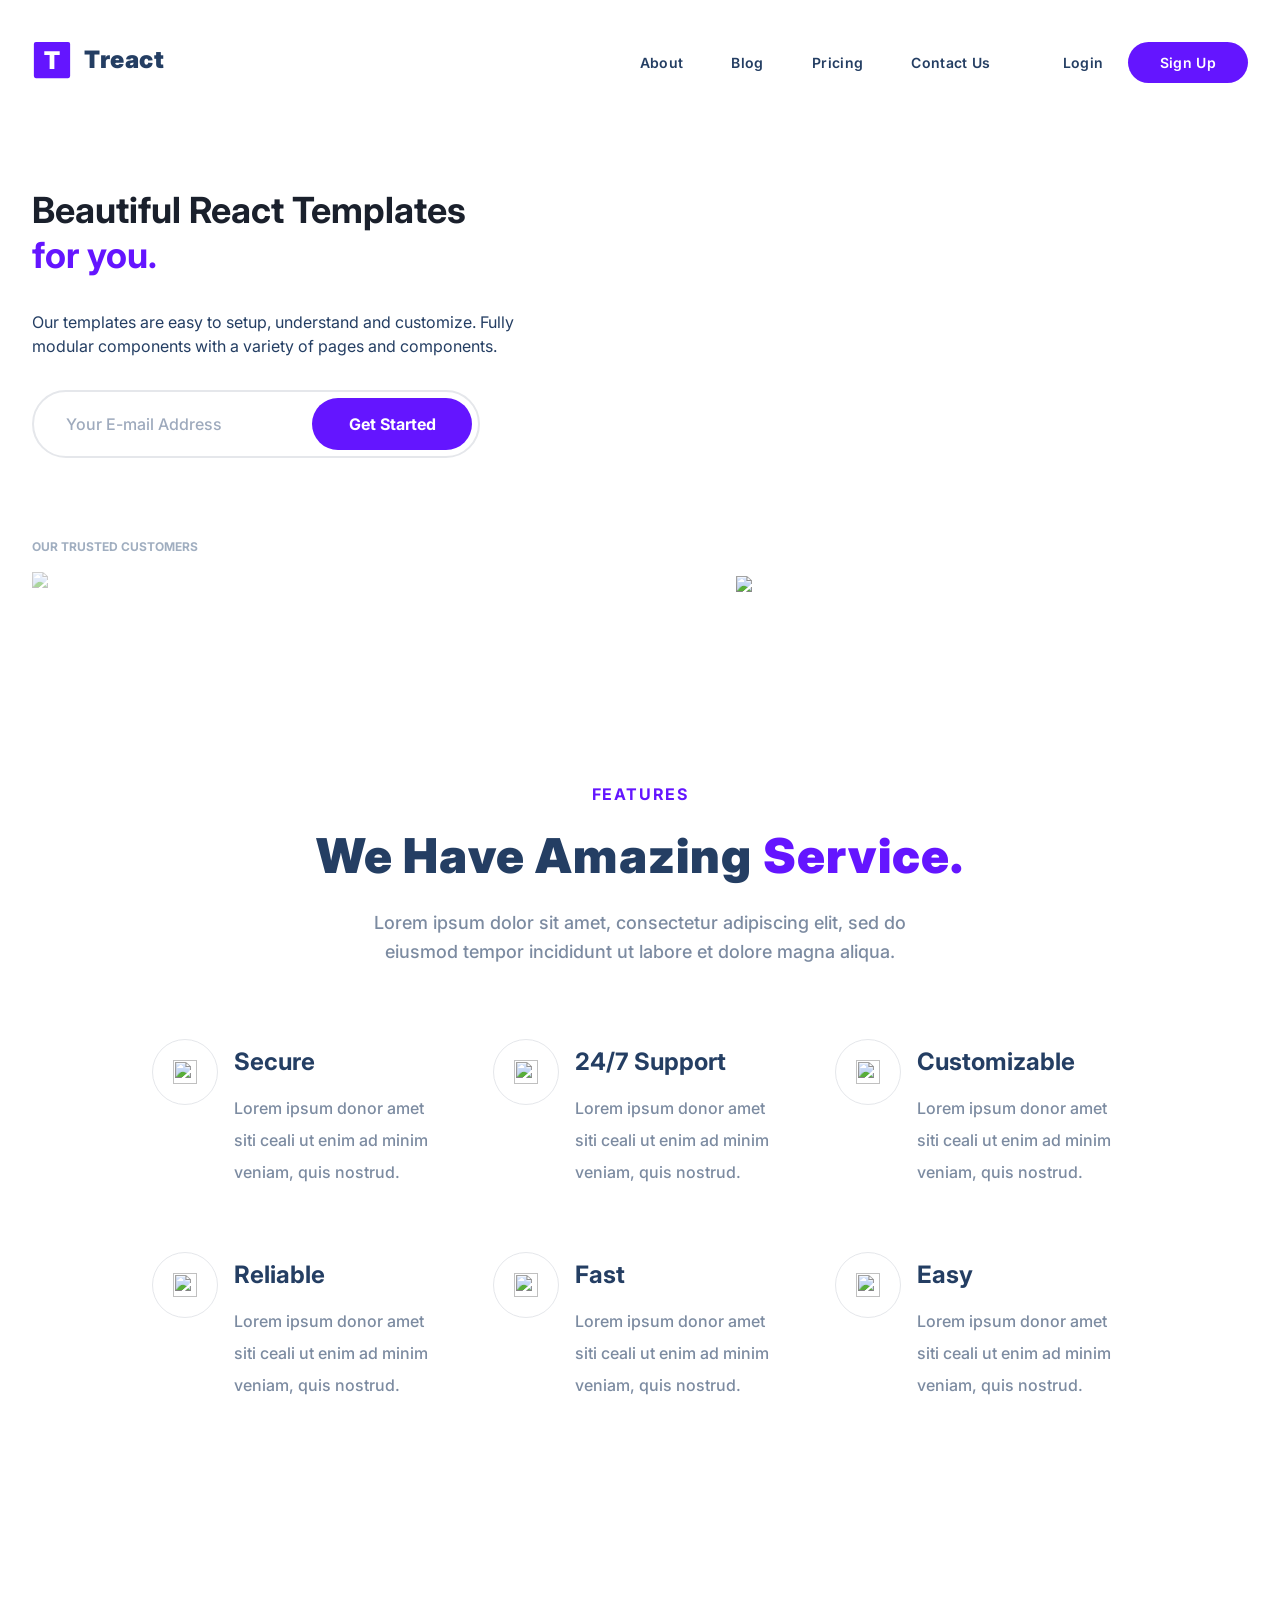
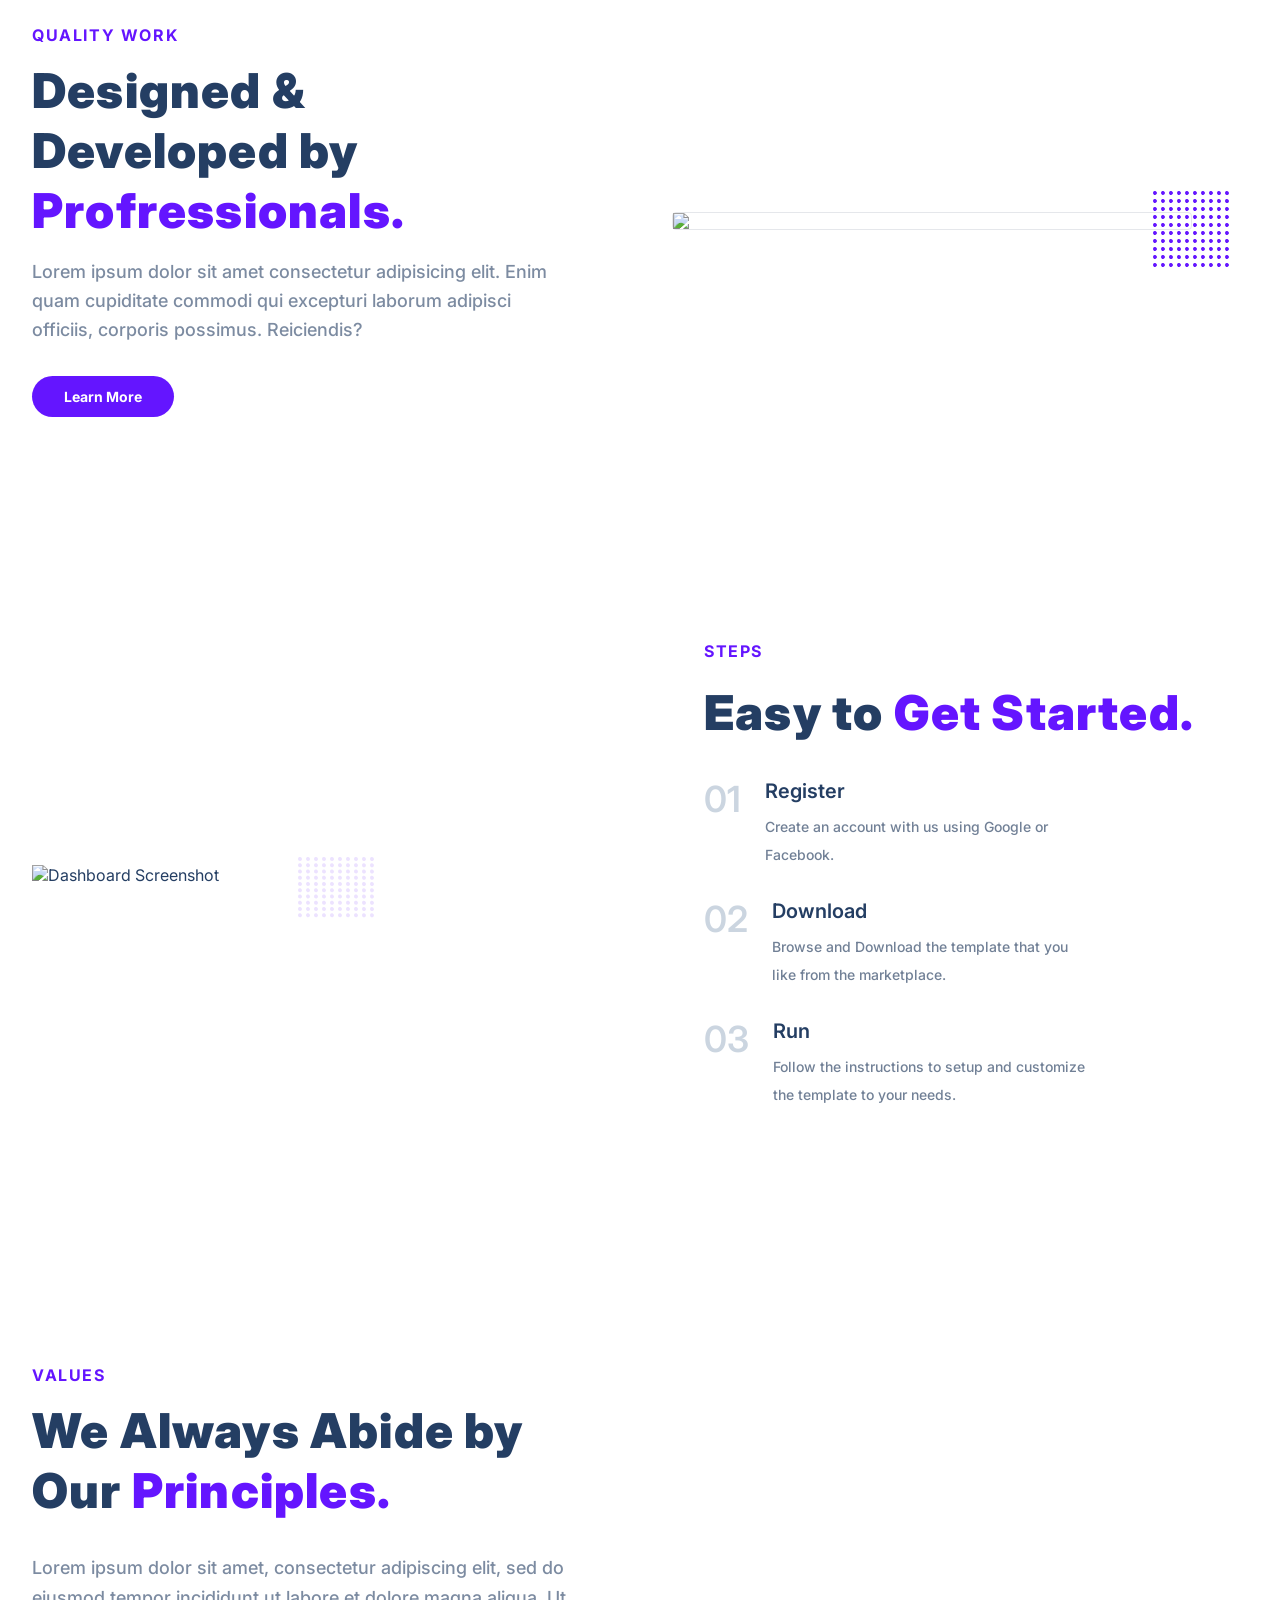
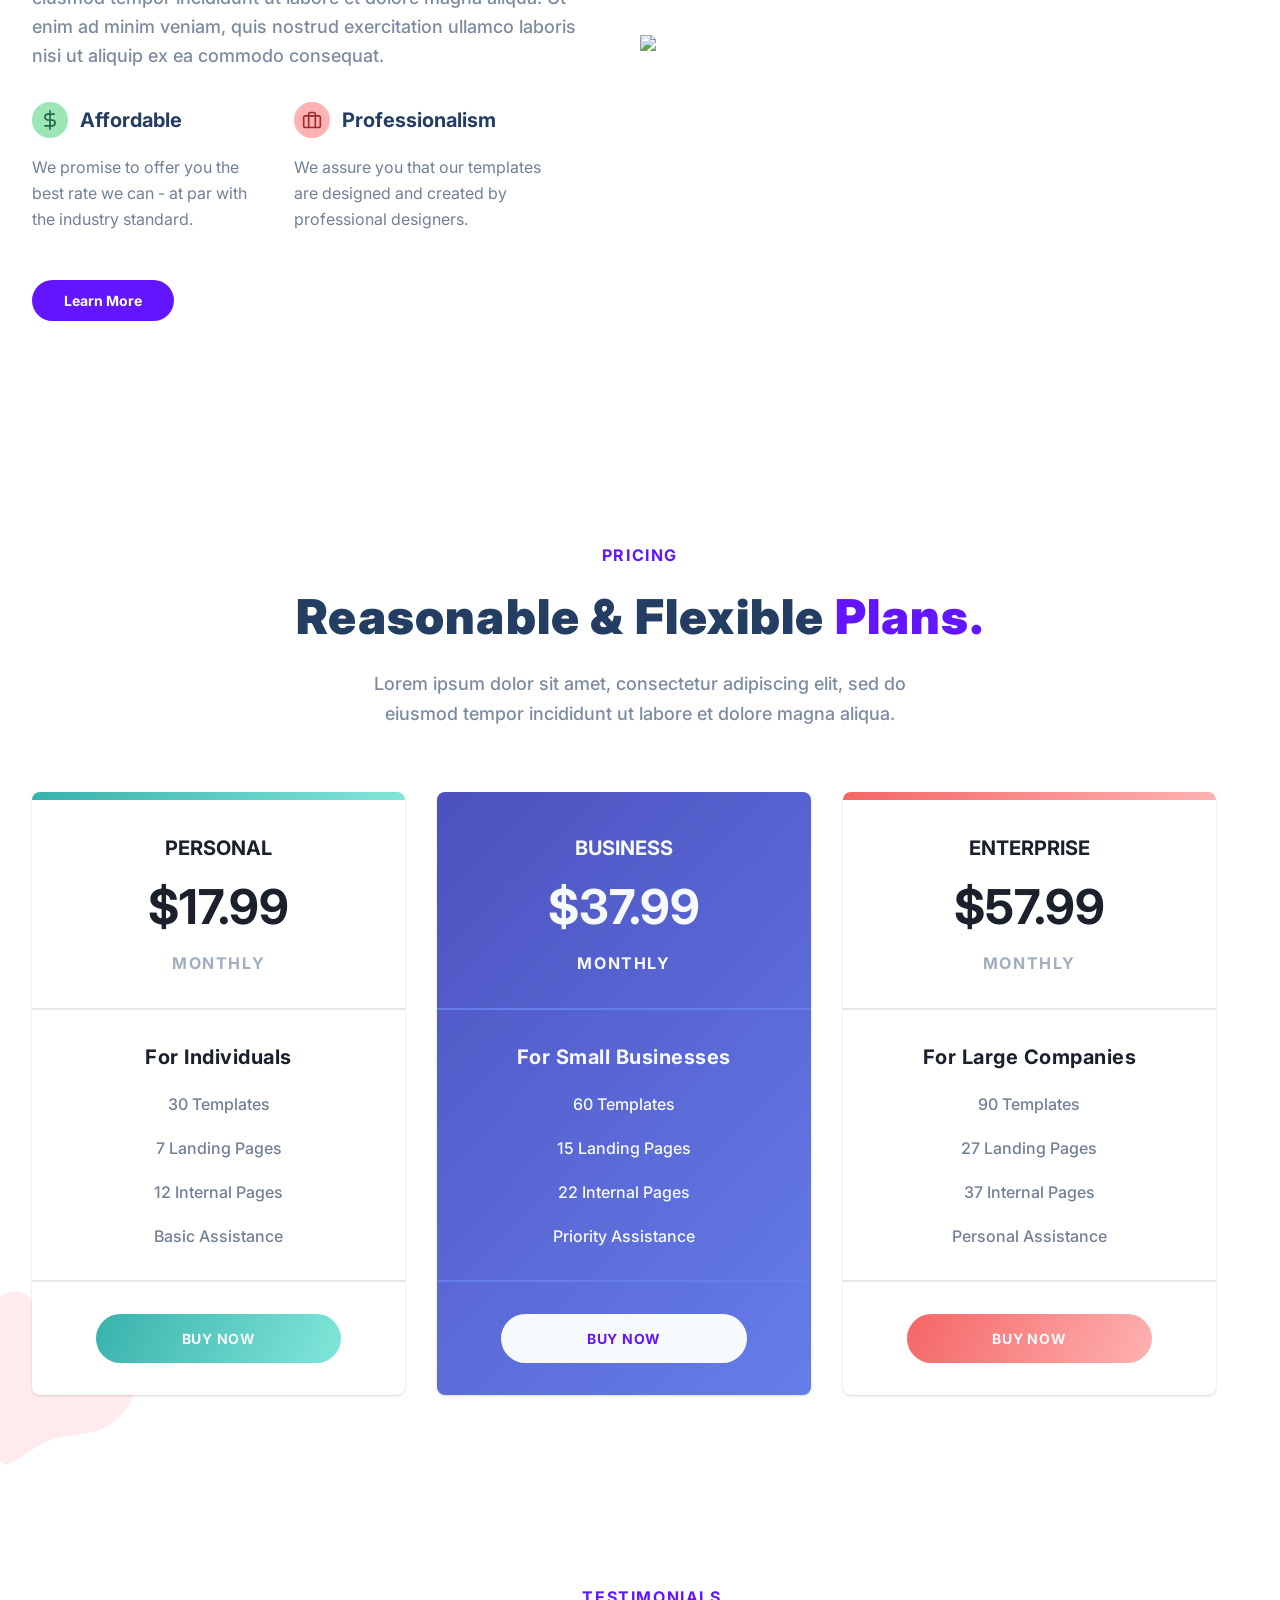
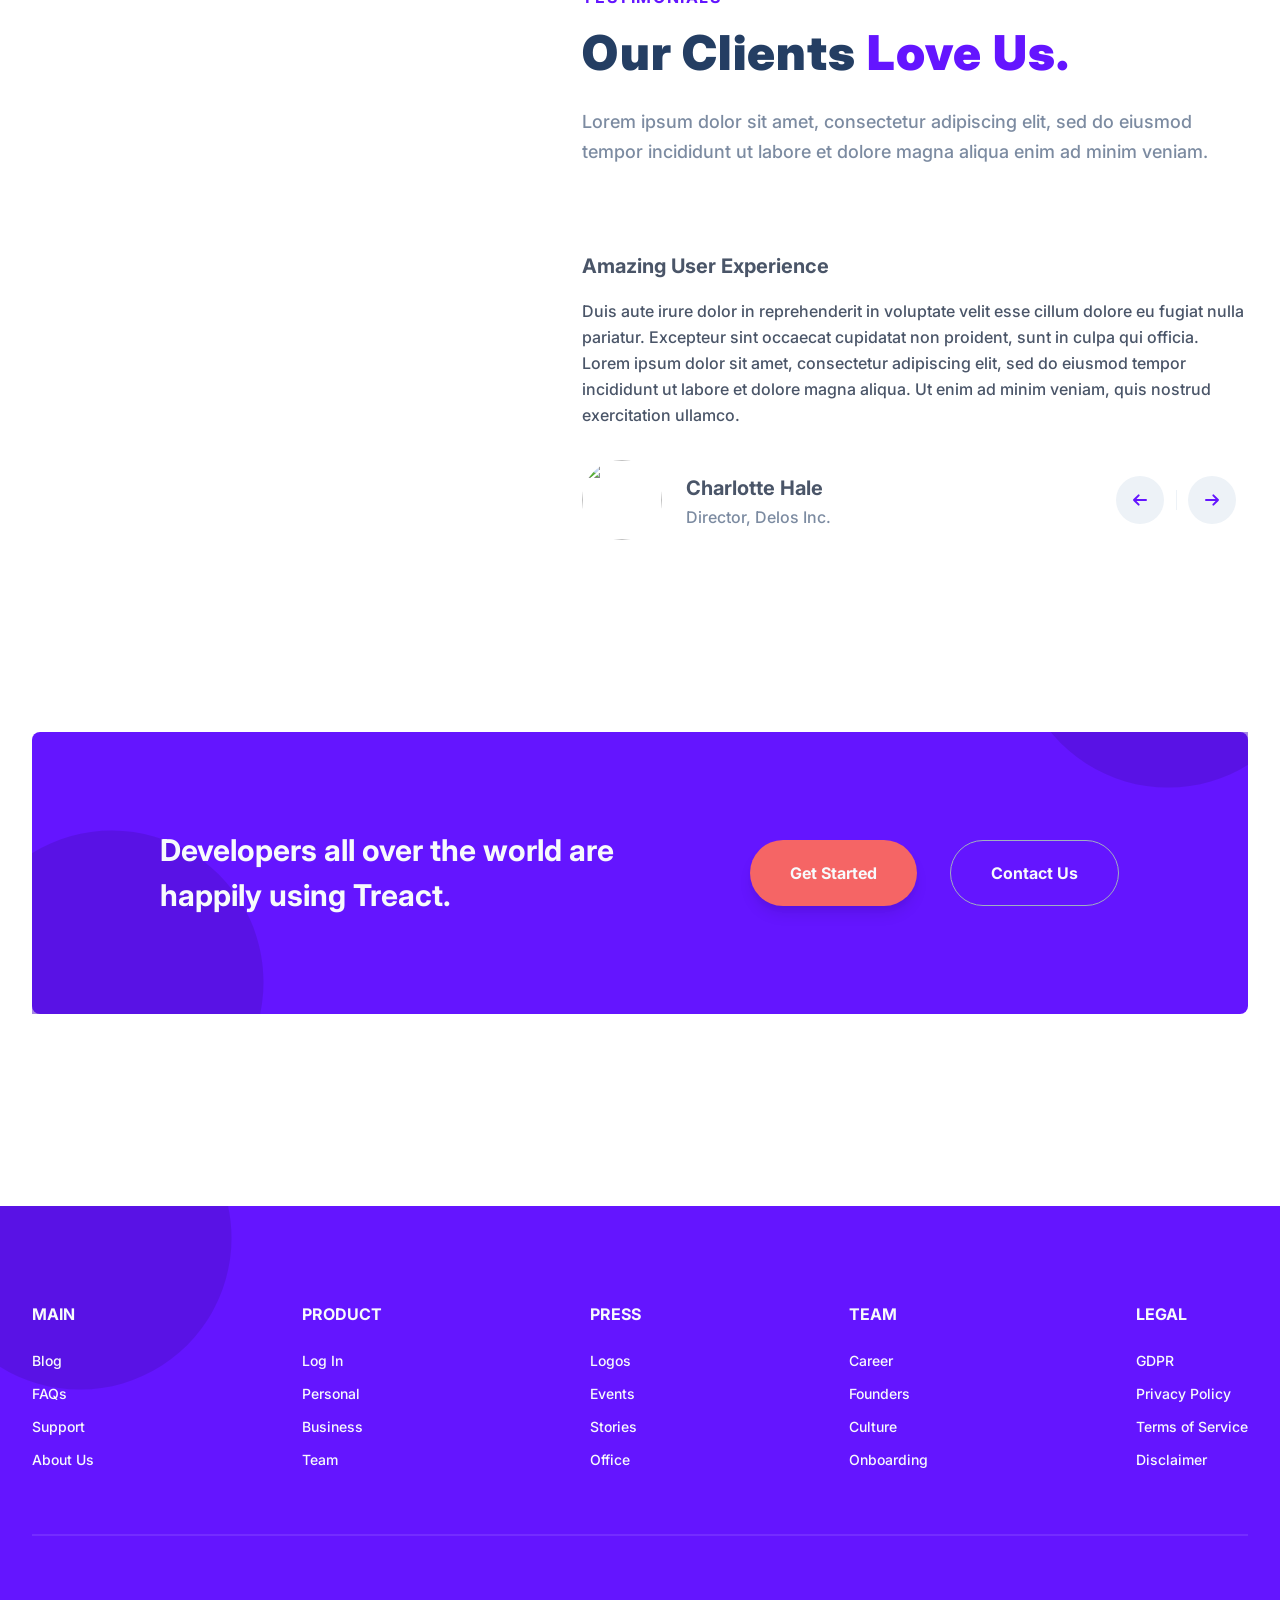
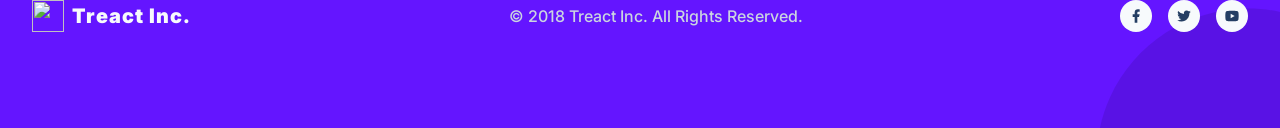
==== commit 089321f5: "logo update" ====
--- a/index.html
+++ b/index.html
@@ -13,7 +13,7 @@
           <div class="nav__logo">
             <img
               class="nav__logo--img"
-              src="./assets/logo.2c489fc453a1783cbadacf914efa3df6.svg"
+              src="Assets/logo.2c489fc453a1783cbadacf914efa3df6.svg"
               alt="LOGO"
             />
             <div class="nav__logo--title">Treact</div>
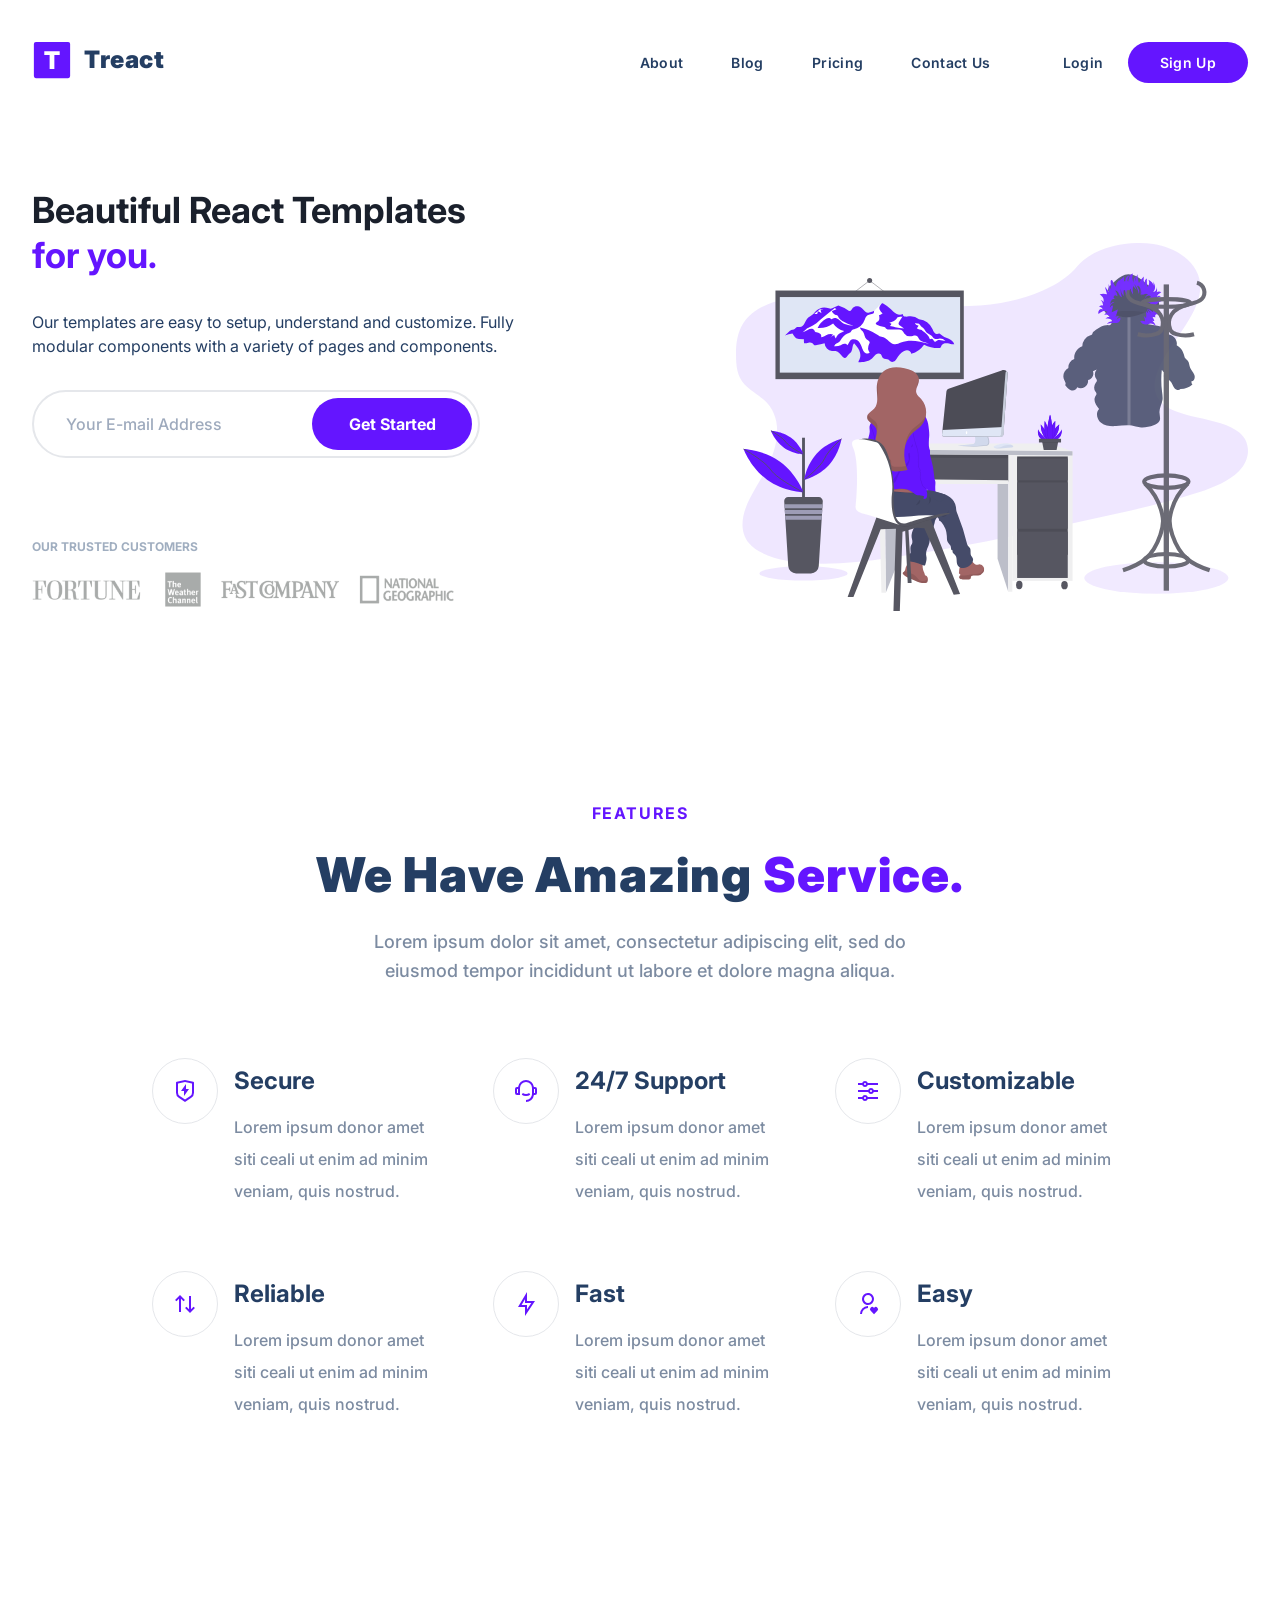
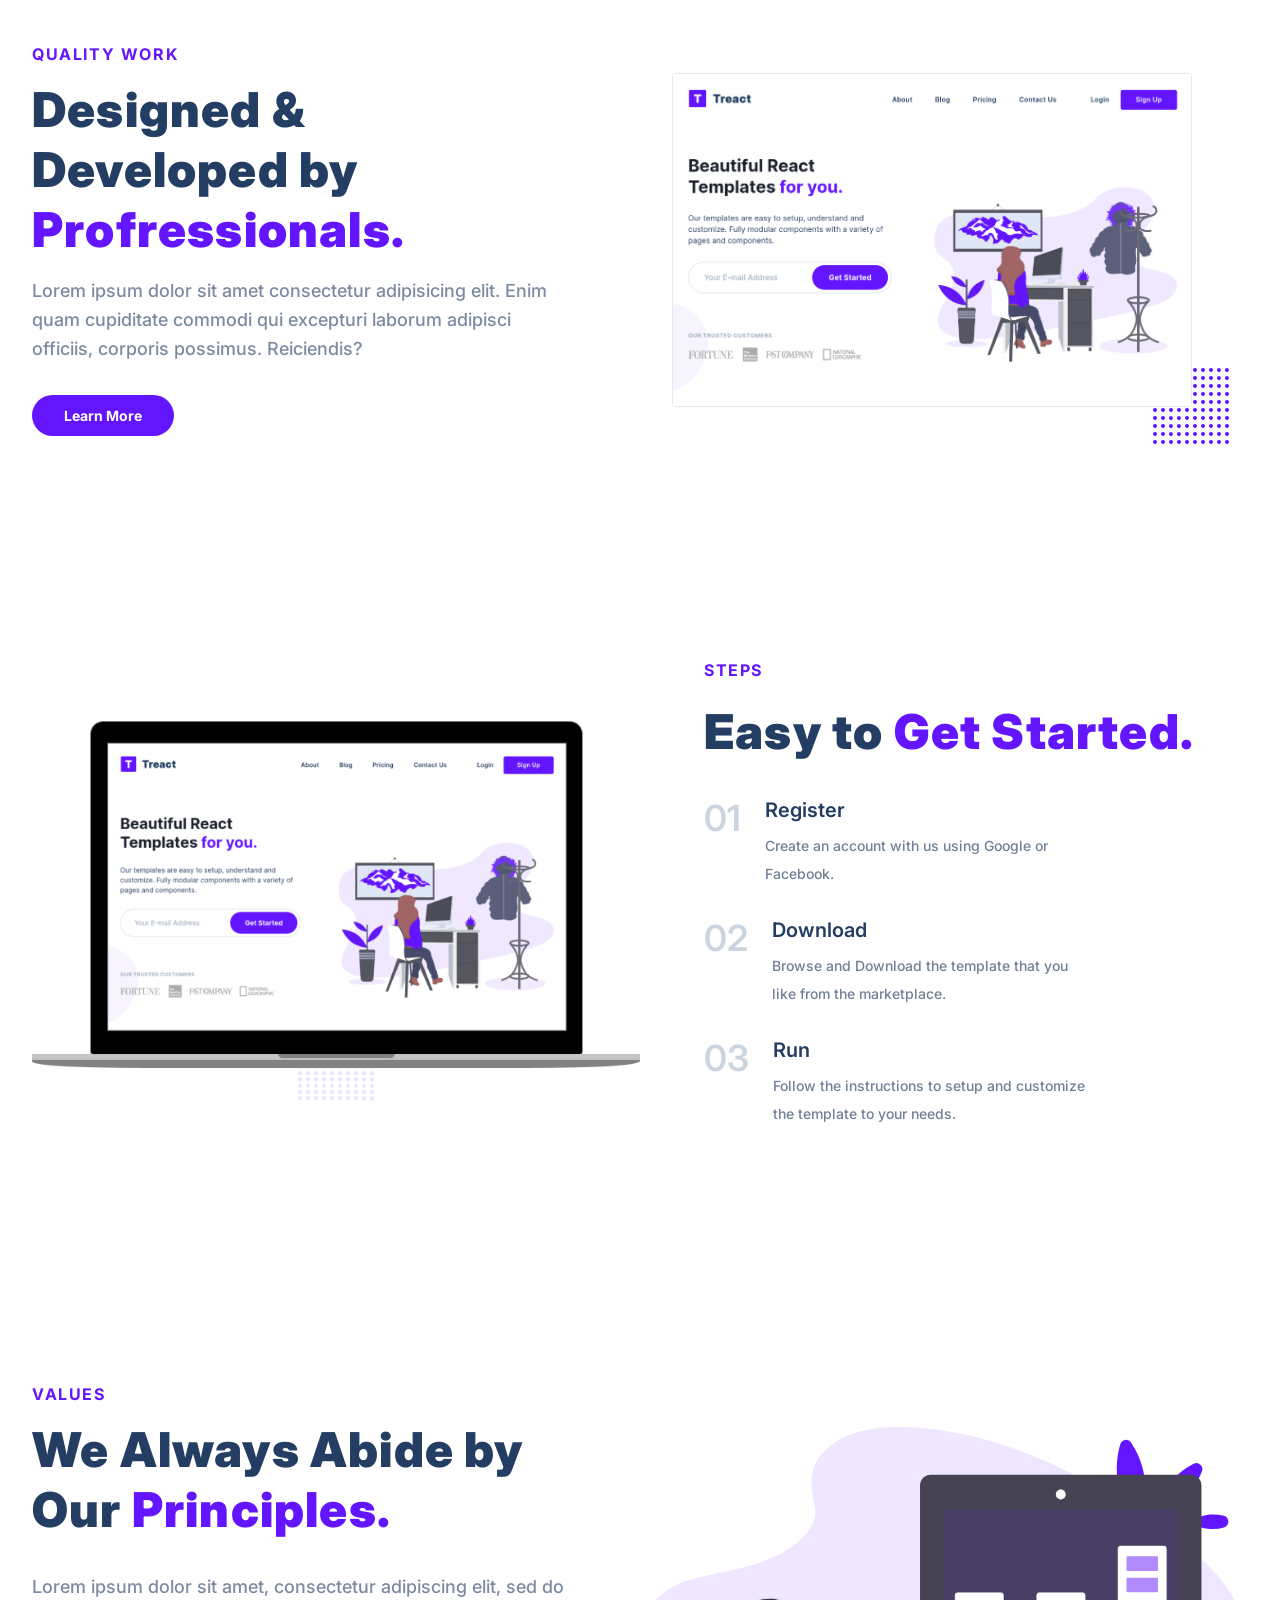
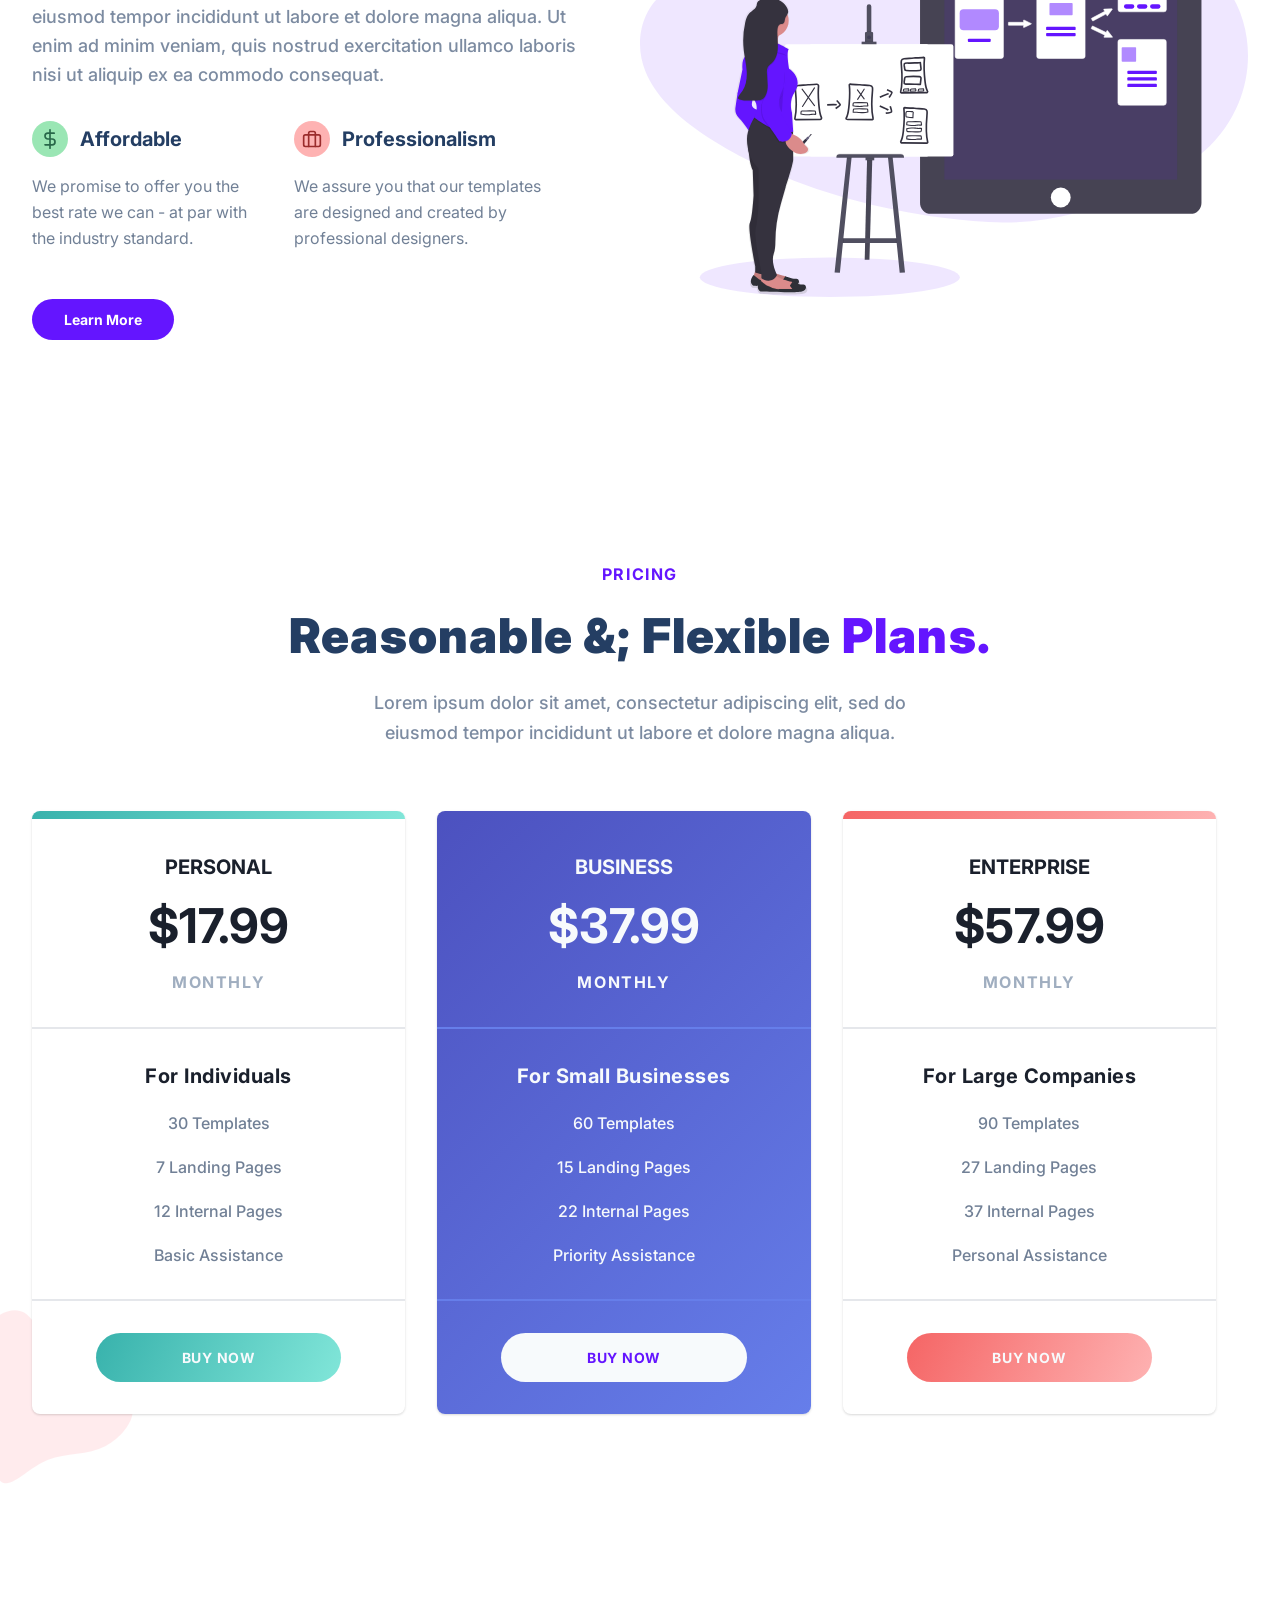
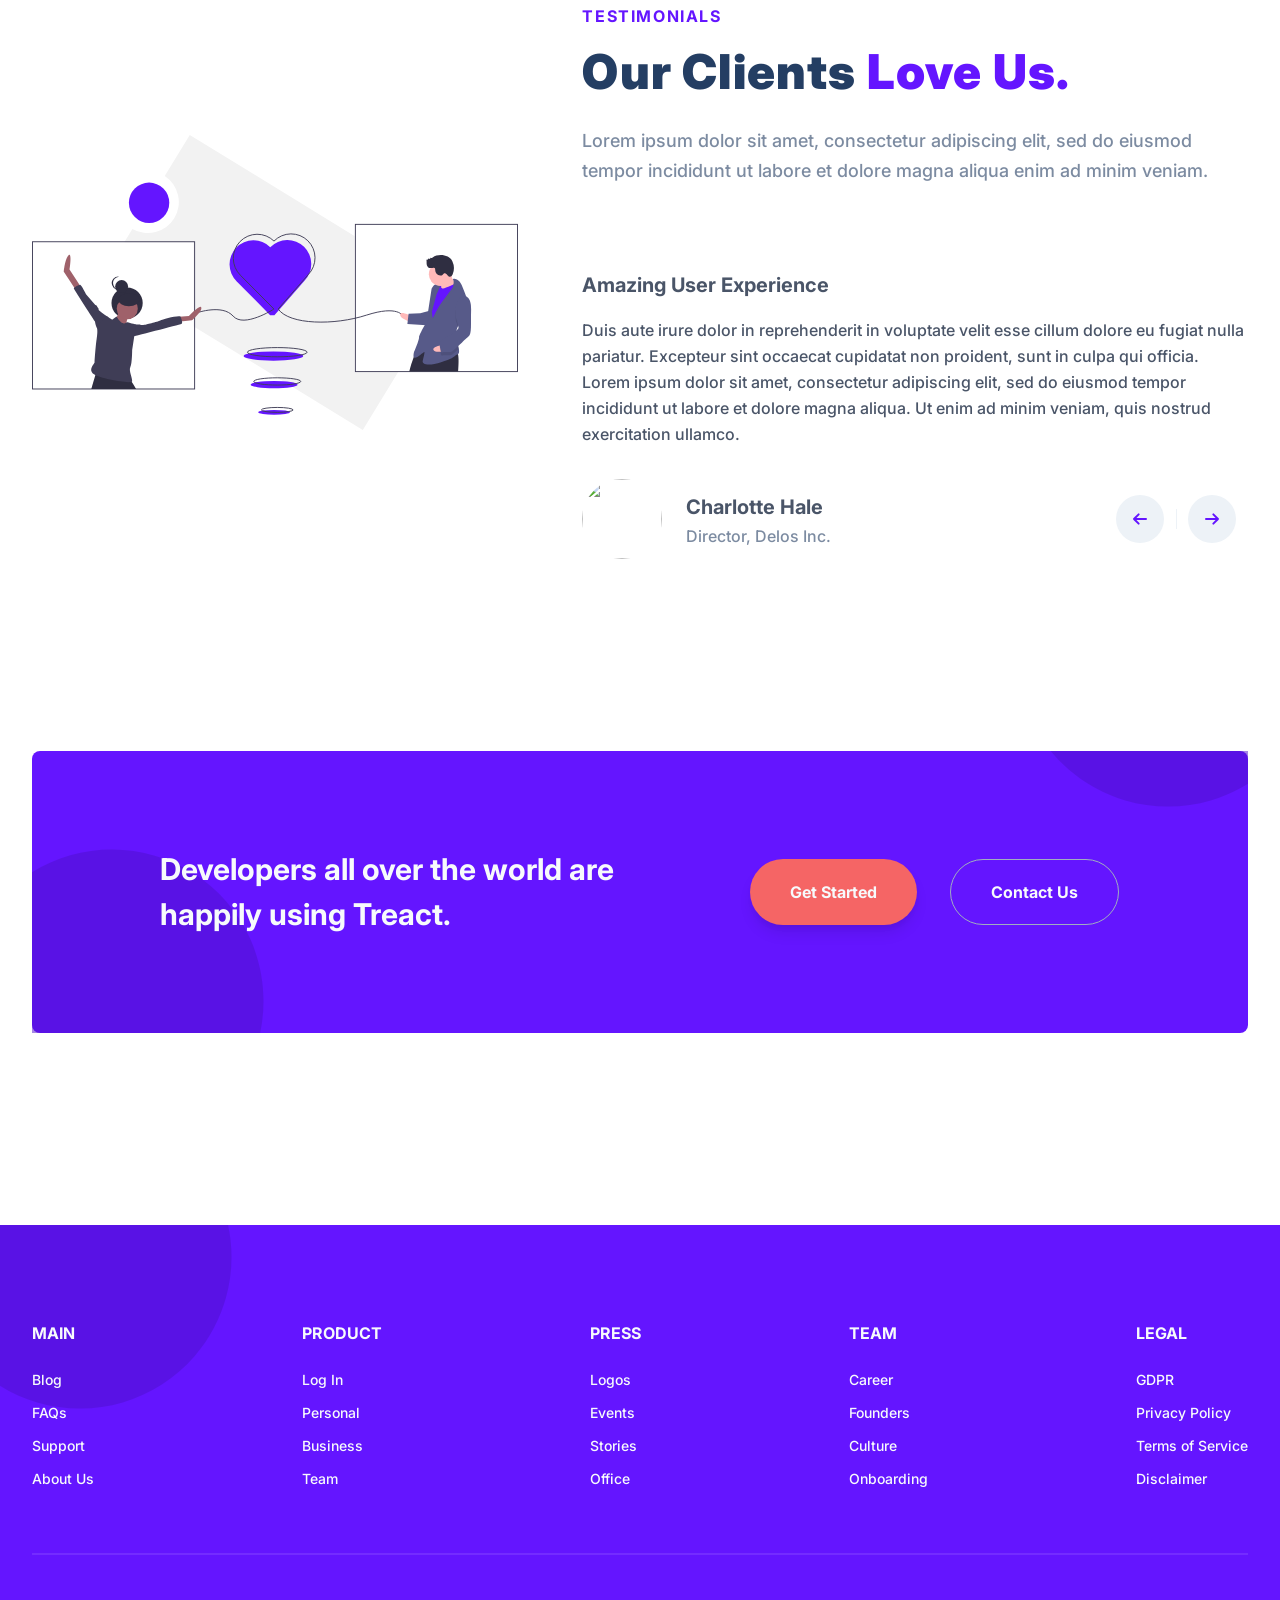
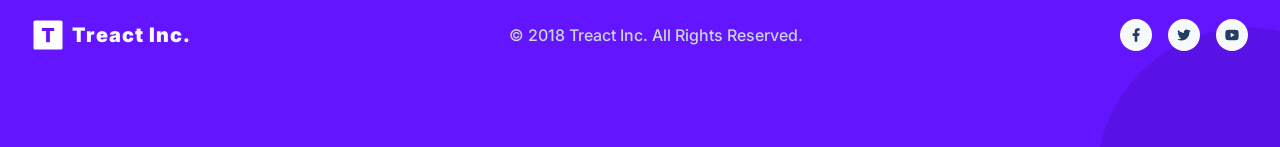
==== commit ae61a084: "Asset fix" ====
--- a/index.html
+++ b/index.html
@@ -15,7 +15,7 @@
               class="nav__logo--img"
               src="Assets/logo.2c489fc453a1783cbadacf914efa3df6.svg"
               alt="LOGO"
-            />
+            >
             <div class="nav__logo--title">Treact</div>
           </div>
           <div class="nav__links">
@@ -103,13 +103,13 @@
               </div>
               <p class="header__customers--title">OUR TRUSTED CUSTOMERS</p>
               <img
-                src="./assets/customers-logo-strip.680ac7c2e8ae28161d2c.png"
+                src="Assets/customers-logo-strip.680ac7c2e8ae28161d2c.png"
                 class="header__customers"
               />
             </div>
             <figure class="header__img--wrapper">
               <img
-                src="./assets/design-illustration-2.6da6a00b20c07c4a9b65d1870679e1b8.svg"
+                src="Assets/design-illustration-2.6da6a00b20c07c4a9b65d1870679e1b8.svg"
                 class="header__img"
               />
             </figure>
@@ -134,7 +134,7 @@
                 <div class="feature__row">
                   <figure class="feature__img--wrapper">
                     <img
-                      src="./assets/shield-icon.daefe14b320b14fbd9cbd18908ac93ec.svg"
+                      src="Assets/shield-icon.daefe14b320b14fbd9cbd18908ac93ec.svg"
                       class="feature__img"
                     />
                   </figure>
@@ -151,7 +151,7 @@
                 <div class="feature__row">
                   <figure class="feature__img--wrapper">
                     <img
-                      src="./assets/support-icon.f9253ffa8cb6ffde5bbaa05eb5136375.svg"
+                      src="Assets/support-icon.f9253ffa8cb6ffde5bbaa05eb5136375.svg"
                       class="feature__img"
                     />
                   </figure>
@@ -168,7 +168,7 @@
                 <div class="feature__row">
                   <figure class="feature__img--wrapper">
                     <img
-                      src="/assets/customize-icon.367468c90fd796009b97fbfba67b2c6a.svg"
+                      src="Assets/customize-icon.367468c90fd796009b97fbfba67b2c6a.svg"
                       class="feature__img"
                     />
                   </figure>
@@ -185,7 +185,7 @@
                 <div class="feature__row">
                   <figure class="feature__img--wrapper">
                     <img
-                      src="/assets/reliable-icon.1367510a8f0a1bec76dc425d25f92f43.svg"
+                      src="Assets/reliable-icon.1367510a8f0a1bec76dc425d25f92f43.svg"
                       class="feature__img"
                     />
                   </figure>
@@ -202,7 +202,7 @@
                 <div class="feature__row">
                   <figure class="feature__img--wrapper">
                     <img
-                      src="/assets/fast-icon.dbb971a73d4805d2fc3bcdacdb55beba.svg"
+                      src="Assets/fast-icon.dbb971a73d4805d2fc3bcdacdb55beba.svg"
                       class="feature__img"
                     />
                   </figure>
@@ -219,7 +219,7 @@
                 <div class="feature__row">
                   <figure class="feature__img--wrapper">
                     <img
-                      src="/assets/simple-icon.673b7e1750b2a4ef32907fc164828d00.svg"
+                      src="Assets/simple-icon.673b7e1750b2a4ef32907fc164828d00.svg"
                       class="feature__img"
                     />
                   </figure>
@@ -254,7 +254,7 @@
             </div>
             <figure class="quality__img--wrapper">
               <img
-                src="/assets/hero-screenshot-1.40a097b525c2f8c9808e.png"
+                src="Assets/hero-screenshot-1.40a097b525c2f8c9808e.png"
                 class="quality__img"
               />
               <svg viewBox="0 0 1280 1280" class="quality__grid">
@@ -271,7 +271,7 @@
           <div class="row">
             <figure class="steps__img--wrapper">
               <img
-                src="./assets/hero-screenshot-2.241aac1fbc66db29d873.png"
+                src="Assets/hero-screenshot-2.241aac1fbc66db29d873.png"
                 class="steps__img"
                 alt="Dashboard Screenshot"
               />
@@ -427,7 +427,7 @@
             </div>
             <img
               class="values__img"
-              src="/assets/prototype-illustration.21bc4b3f612a2f257c3d361067582485.svg"
+              src="Assets/prototype-illustration.21bc4b3f612a2f257c3d361067582485.svg"
             />
           </div>
         </div>
@@ -437,7 +437,7 @@
           <div class="row">
             <div class="section__tag">pricing</div>
             <h2 class="section__title">
-              Reasonable &amp; Flexible <span class="purple">Plans.</span>
+              Reasonable &; Flexible <span class="purple">Plans.</span>
             </h2>
             <p class="section__para">
               Lorem ipsum dolor sit amet, consectetur adipiscing elit, sed do
@@ -520,7 +520,7 @@
         <div class="container">
           <div class="row">
             <img
-              src="./assets/love-illustration.c759090fa833369ad6ffb6eb19cacb3e.svg"
+              src="Assets/love-illustration.c759090fa833369ad6ffb6eb19cacb3e.svg"
               alt=""
               class="testimonials__img"
             />
@@ -688,7 +688,7 @@
         <div class="footer__bottom">
           <div class="footer__logo">
             <img
-              src="./assets/logo-light.d9a5d1b5be5ea077b26864fdfc2e96a4.svg"
+              src="Assets/logo-light.d9a5d1b5be5ea077b26864fdfc2e96a4.svg"
               alt=""
               class="footer__logo--img"
             />
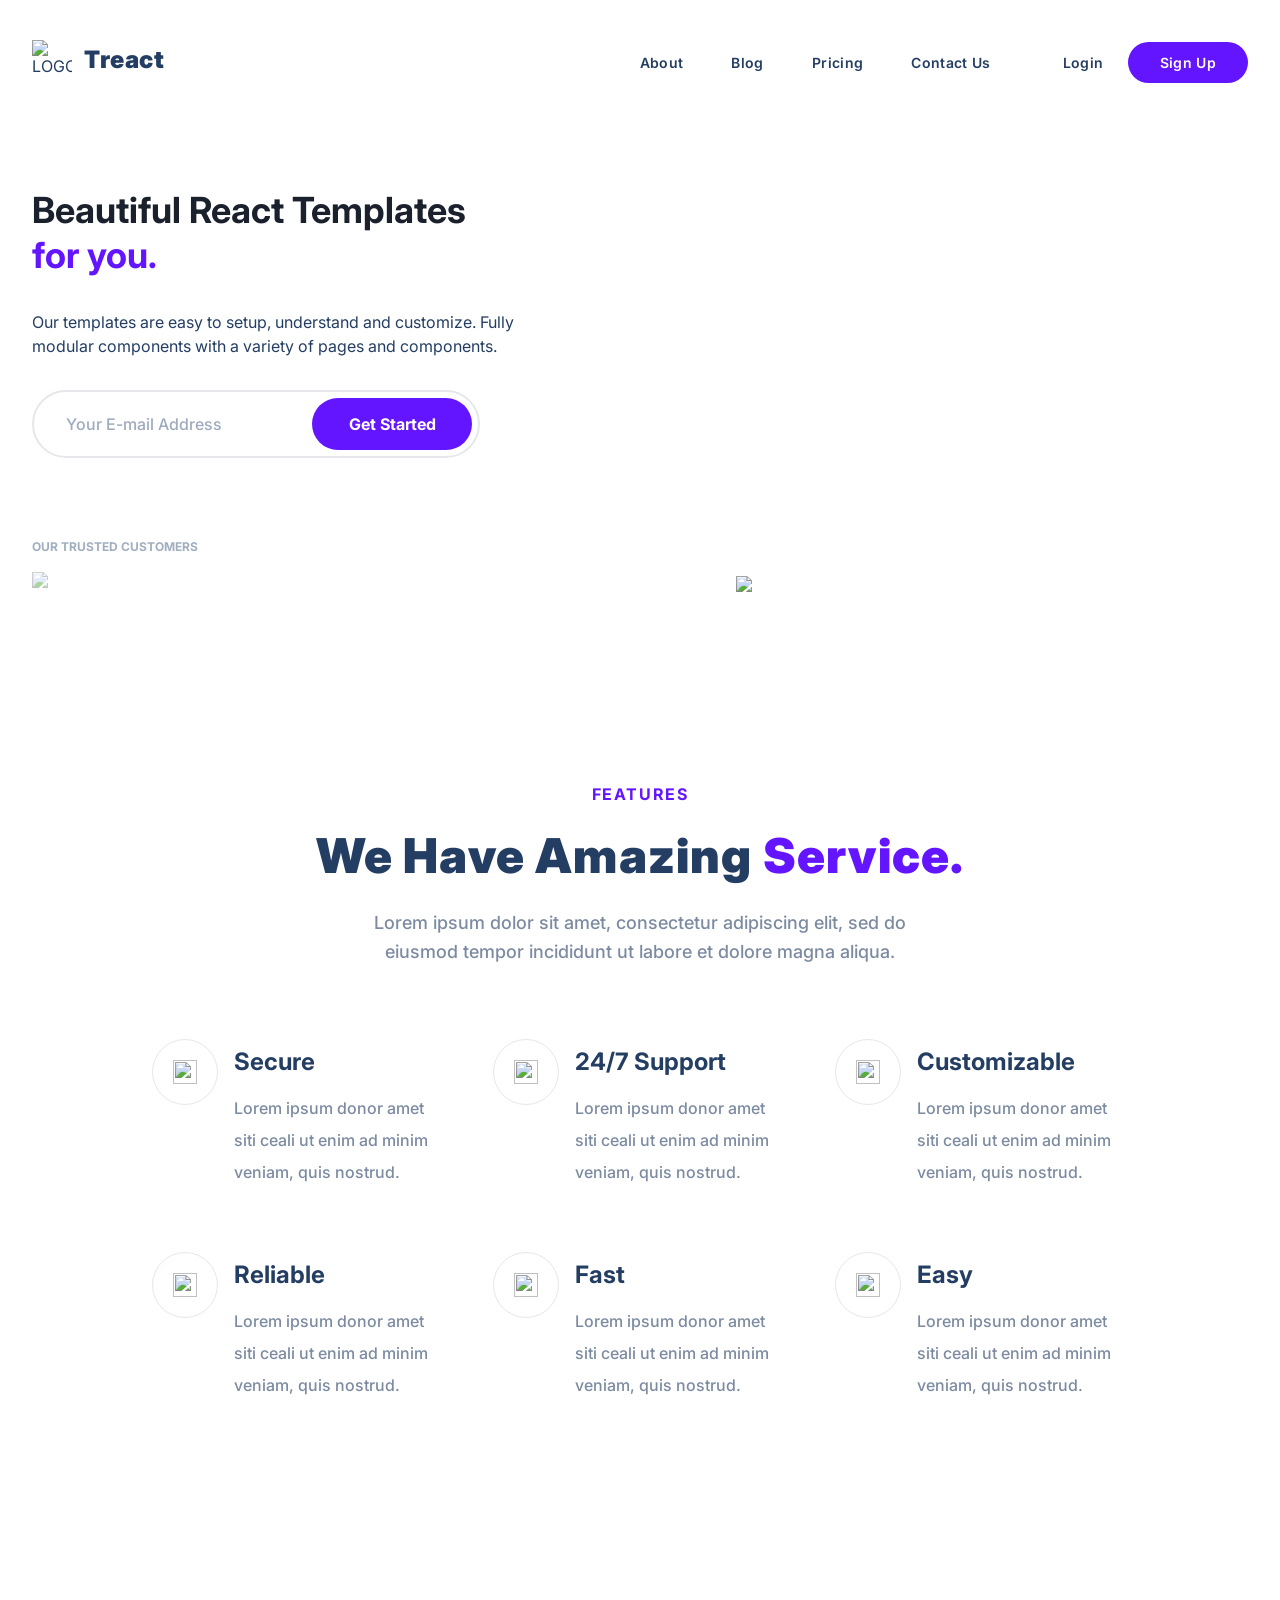
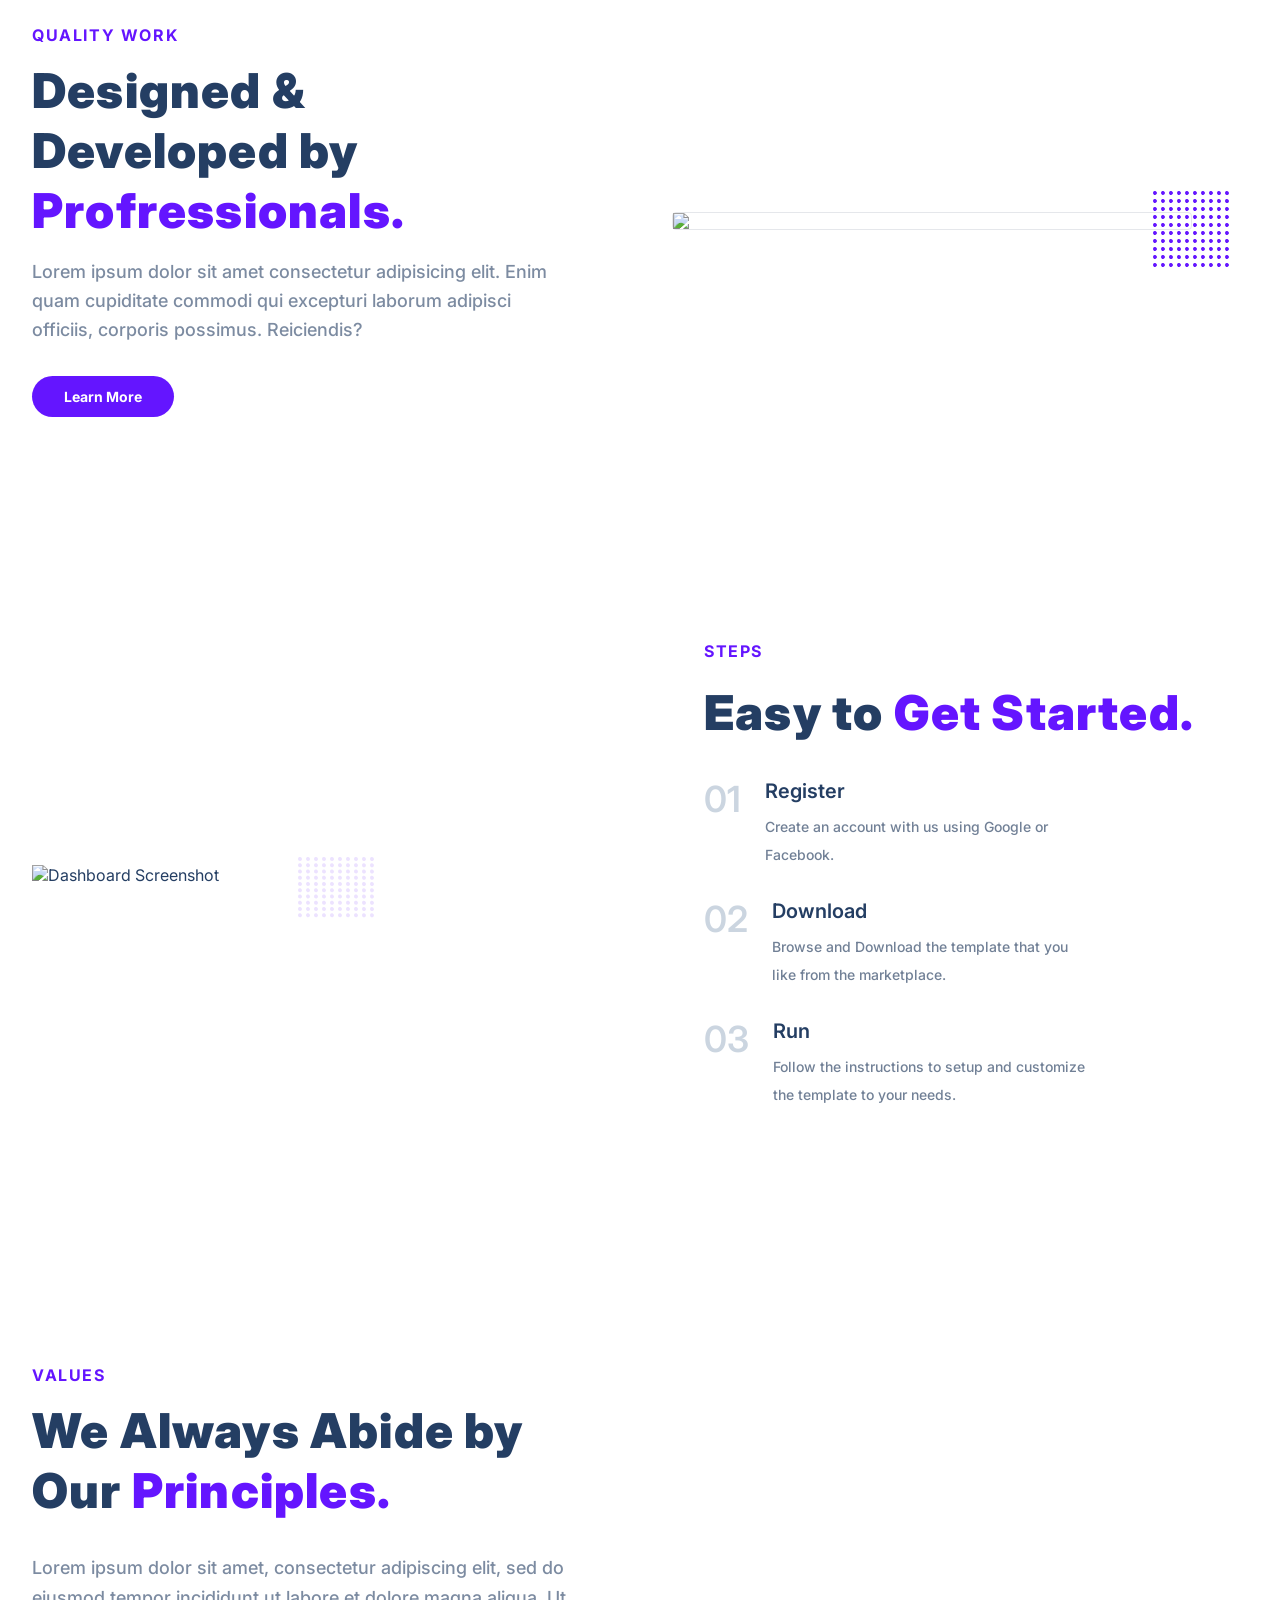
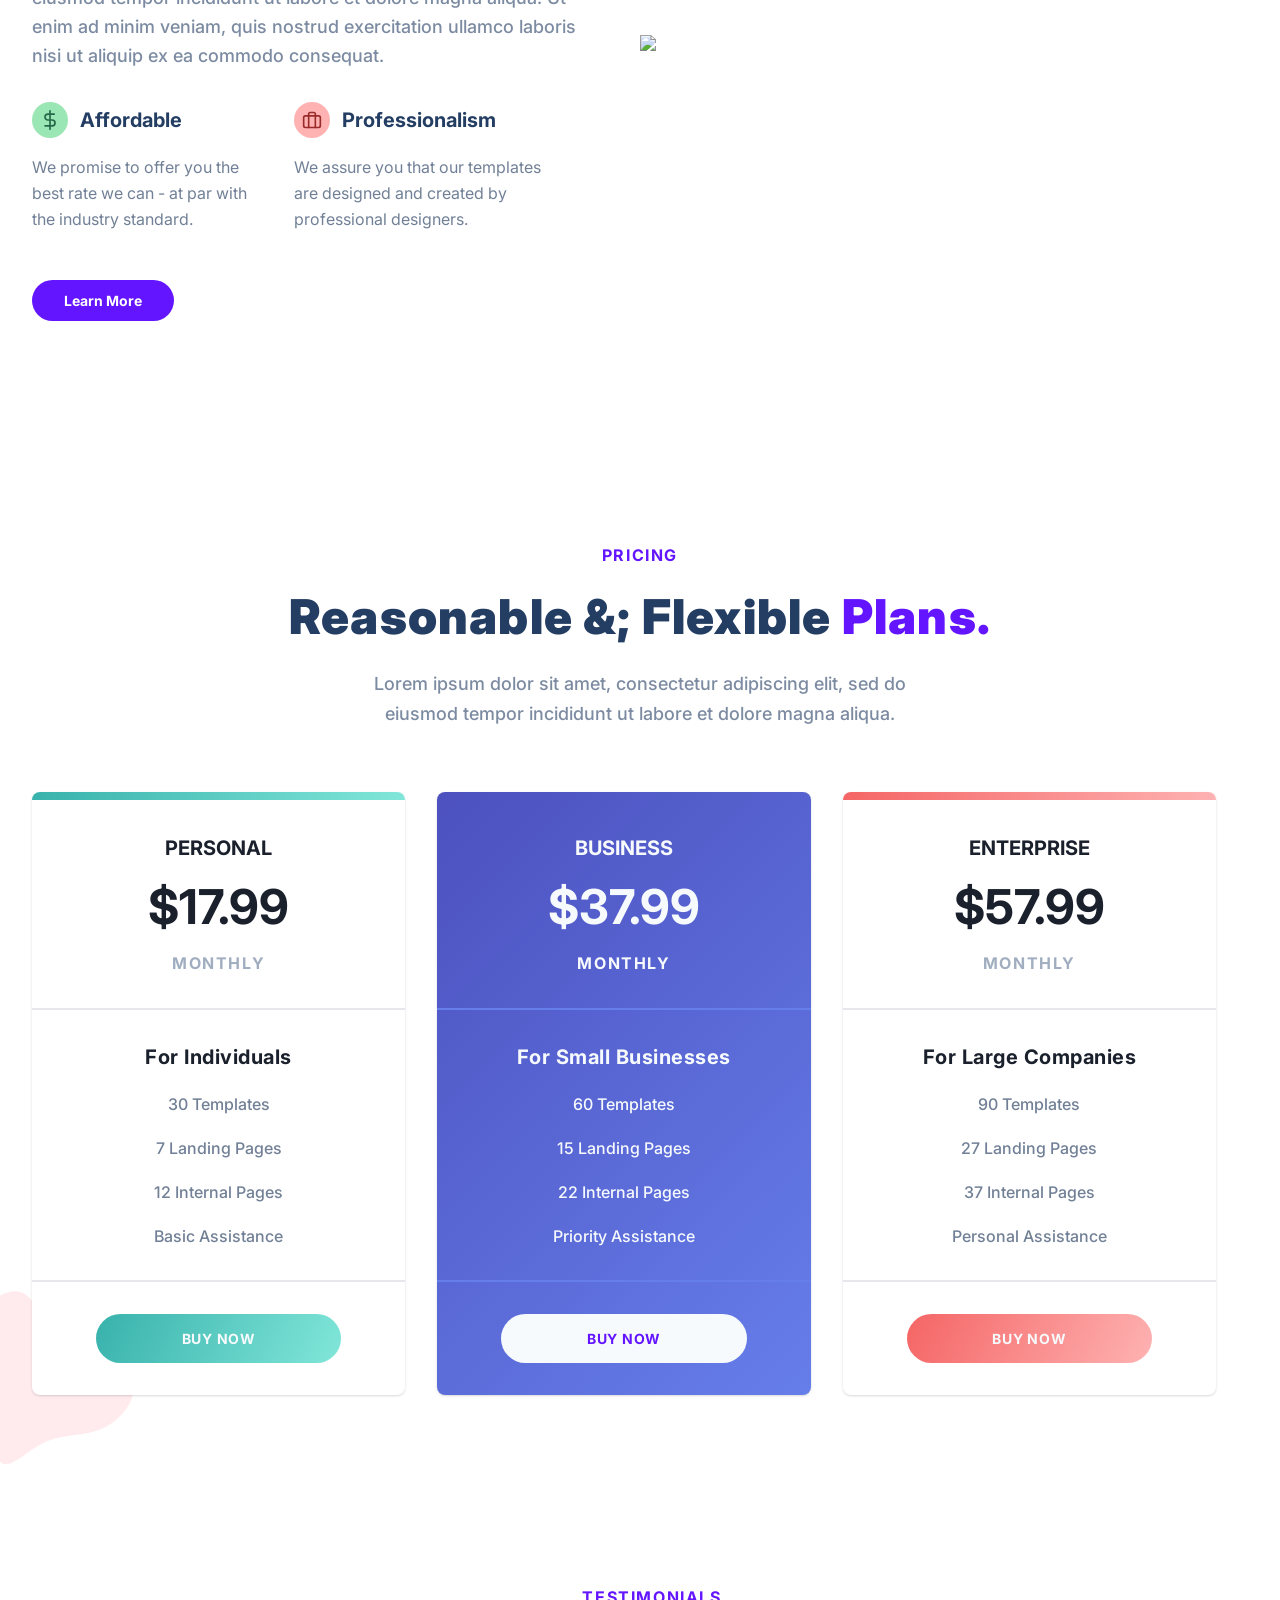
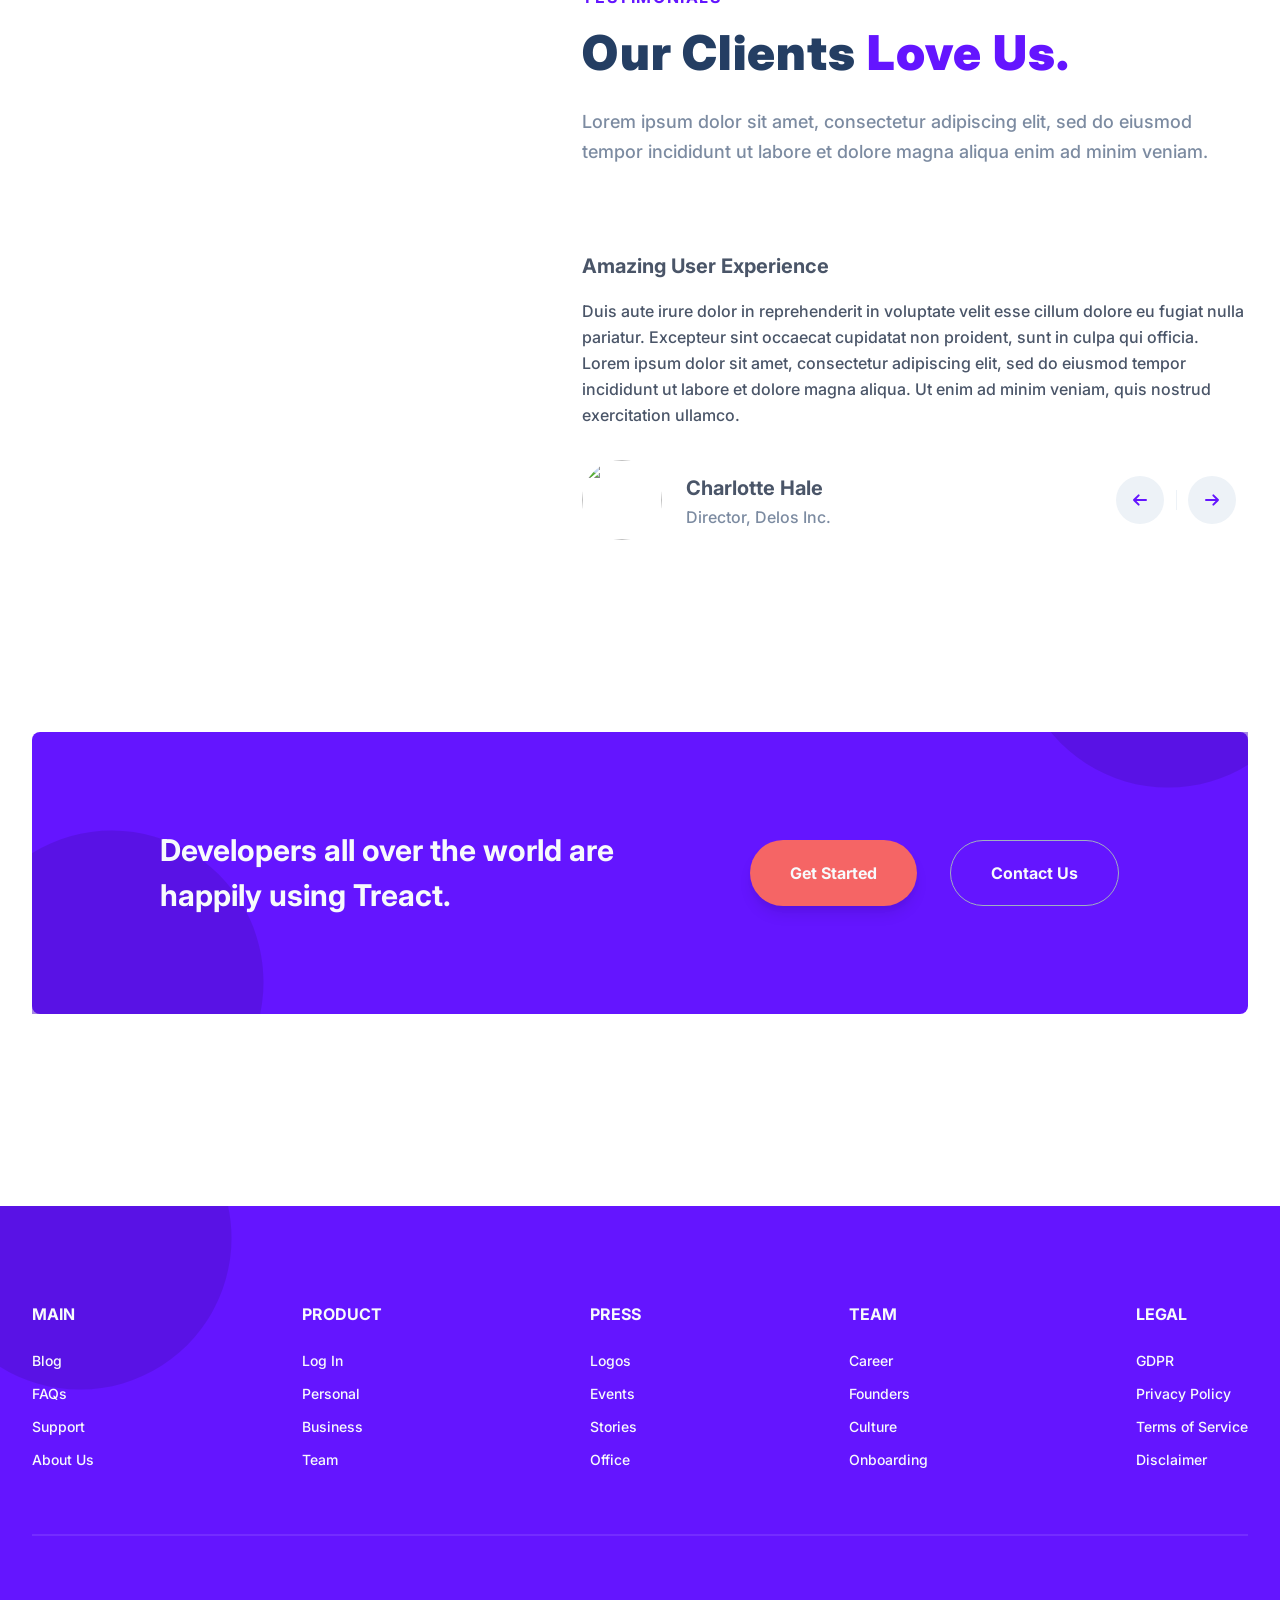
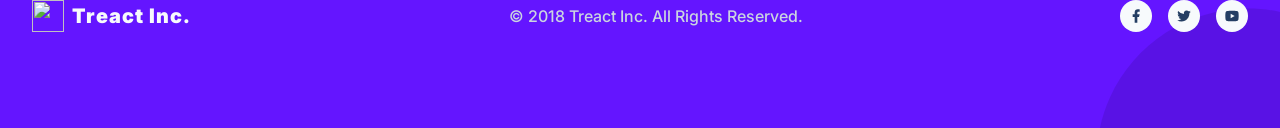
==== commit dfcc5255: "assets" ====
--- a/index.html
+++ b/index.html
@@ -13,7 +13,7 @@
           <div class="nav__logo">
             <img
               class="nav__logo--img"
-              src="Assets/logo.2c489fc453a1783cbadacf914efa3df6.svg"
+              src="assets/logo.2c489fc453a1783cbadacf914efa3df6.svg"
               alt="LOGO"
             >
             <div class="nav__logo--title">Treact</div>
@@ -103,13 +103,13 @@
               </div>
               <p class="header__customers--title">OUR TRUSTED CUSTOMERS</p>
               <img
-                src="Assets/customers-logo-strip.680ac7c2e8ae28161d2c.png"
+                src="assets/customers-logo-strip.680ac7c2e8ae28161d2c.png"
                 class="header__customers"
               />
             </div>
             <figure class="header__img--wrapper">
               <img
-                src="Assets/design-illustration-2.6da6a00b20c07c4a9b65d1870679e1b8.svg"
+                src="assets/design-illustration-2.6da6a00b20c07c4a9b65d1870679e1b8.svg"
                 class="header__img"
               />
             </figure>
@@ -134,7 +134,7 @@
                 <div class="feature__row">
                   <figure class="feature__img--wrapper">
                     <img
-                      src="Assets/shield-icon.daefe14b320b14fbd9cbd18908ac93ec.svg"
+                      src="assets/shield-icon.daefe14b320b14fbd9cbd18908ac93ec.svg"
                       class="feature__img"
                     />
                   </figure>
@@ -151,7 +151,7 @@
                 <div class="feature__row">
                   <figure class="feature__img--wrapper">
                     <img
-                      src="Assets/support-icon.f9253ffa8cb6ffde5bbaa05eb5136375.svg"
+                      src="assets/support-icon.f9253ffa8cb6ffde5bbaa05eb5136375.svg"
                       class="feature__img"
                     />
                   </figure>
@@ -168,7 +168,7 @@
                 <div class="feature__row">
                   <figure class="feature__img--wrapper">
                     <img
-                      src="Assets/customize-icon.367468c90fd796009b97fbfba67b2c6a.svg"
+                      src="assets/customize-icon.367468c90fd796009b97fbfba67b2c6a.svg"
                       class="feature__img"
                     />
                   </figure>
@@ -185,7 +185,7 @@
                 <div class="feature__row">
                   <figure class="feature__img--wrapper">
                     <img
-                      src="Assets/reliable-icon.1367510a8f0a1bec76dc425d25f92f43.svg"
+                      src="assets/reliable-icon.1367510a8f0a1bec76dc425d25f92f43.svg"
                       class="feature__img"
                     />
                   </figure>
@@ -202,7 +202,7 @@
                 <div class="feature__row">
                   <figure class="feature__img--wrapper">
                     <img
-                      src="Assets/fast-icon.dbb971a73d4805d2fc3bcdacdb55beba.svg"
+                      src="assets/fast-icon.dbb971a73d4805d2fc3bcdacdb55beba.svg"
                       class="feature__img"
                     />
                   </figure>
@@ -219,7 +219,7 @@
                 <div class="feature__row">
                   <figure class="feature__img--wrapper">
                     <img
-                      src="Assets/simple-icon.673b7e1750b2a4ef32907fc164828d00.svg"
+                      src="assets/simple-icon.673b7e1750b2a4ef32907fc164828d00.svg"
                       class="feature__img"
                     />
                   </figure>
@@ -254,7 +254,7 @@
             </div>
             <figure class="quality__img--wrapper">
               <img
-                src="Assets/hero-screenshot-1.40a097b525c2f8c9808e.png"
+                src="assets/hero-screenshot-1.40a097b525c2f8c9808e.png"
                 class="quality__img"
               />
               <svg viewBox="0 0 1280 1280" class="quality__grid">
@@ -271,7 +271,7 @@
           <div class="row">
             <figure class="steps__img--wrapper">
               <img
-                src="Assets/hero-screenshot-2.241aac1fbc66db29d873.png"
+                src="assets/hero-screenshot-2.241aac1fbc66db29d873.png"
                 class="steps__img"
                 alt="Dashboard Screenshot"
               />
@@ -427,7 +427,7 @@
             </div>
             <img
               class="values__img"
-              src="Assets/prototype-illustration.21bc4b3f612a2f257c3d361067582485.svg"
+              src="assets/prototype-illustration.21bc4b3f612a2f257c3d361067582485.svg"
             />
           </div>
         </div>
@@ -520,7 +520,7 @@
         <div class="container">
           <div class="row">
             <img
-              src="Assets/love-illustration.c759090fa833369ad6ffb6eb19cacb3e.svg"
+              src="assets/love-illustration.c759090fa833369ad6ffb6eb19cacb3e.svg"
               alt=""
               class="testimonials__img"
             />
@@ -688,7 +688,7 @@
         <div class="footer__bottom">
           <div class="footer__logo">
             <img
-              src="Assets/logo-light.d9a5d1b5be5ea077b26864fdfc2e96a4.svg"
+              src="assets/logo-light.d9a5d1b5be5ea077b26864fdfc2e96a4.svg"
               alt=""
               class="footer__logo--img"
             />
